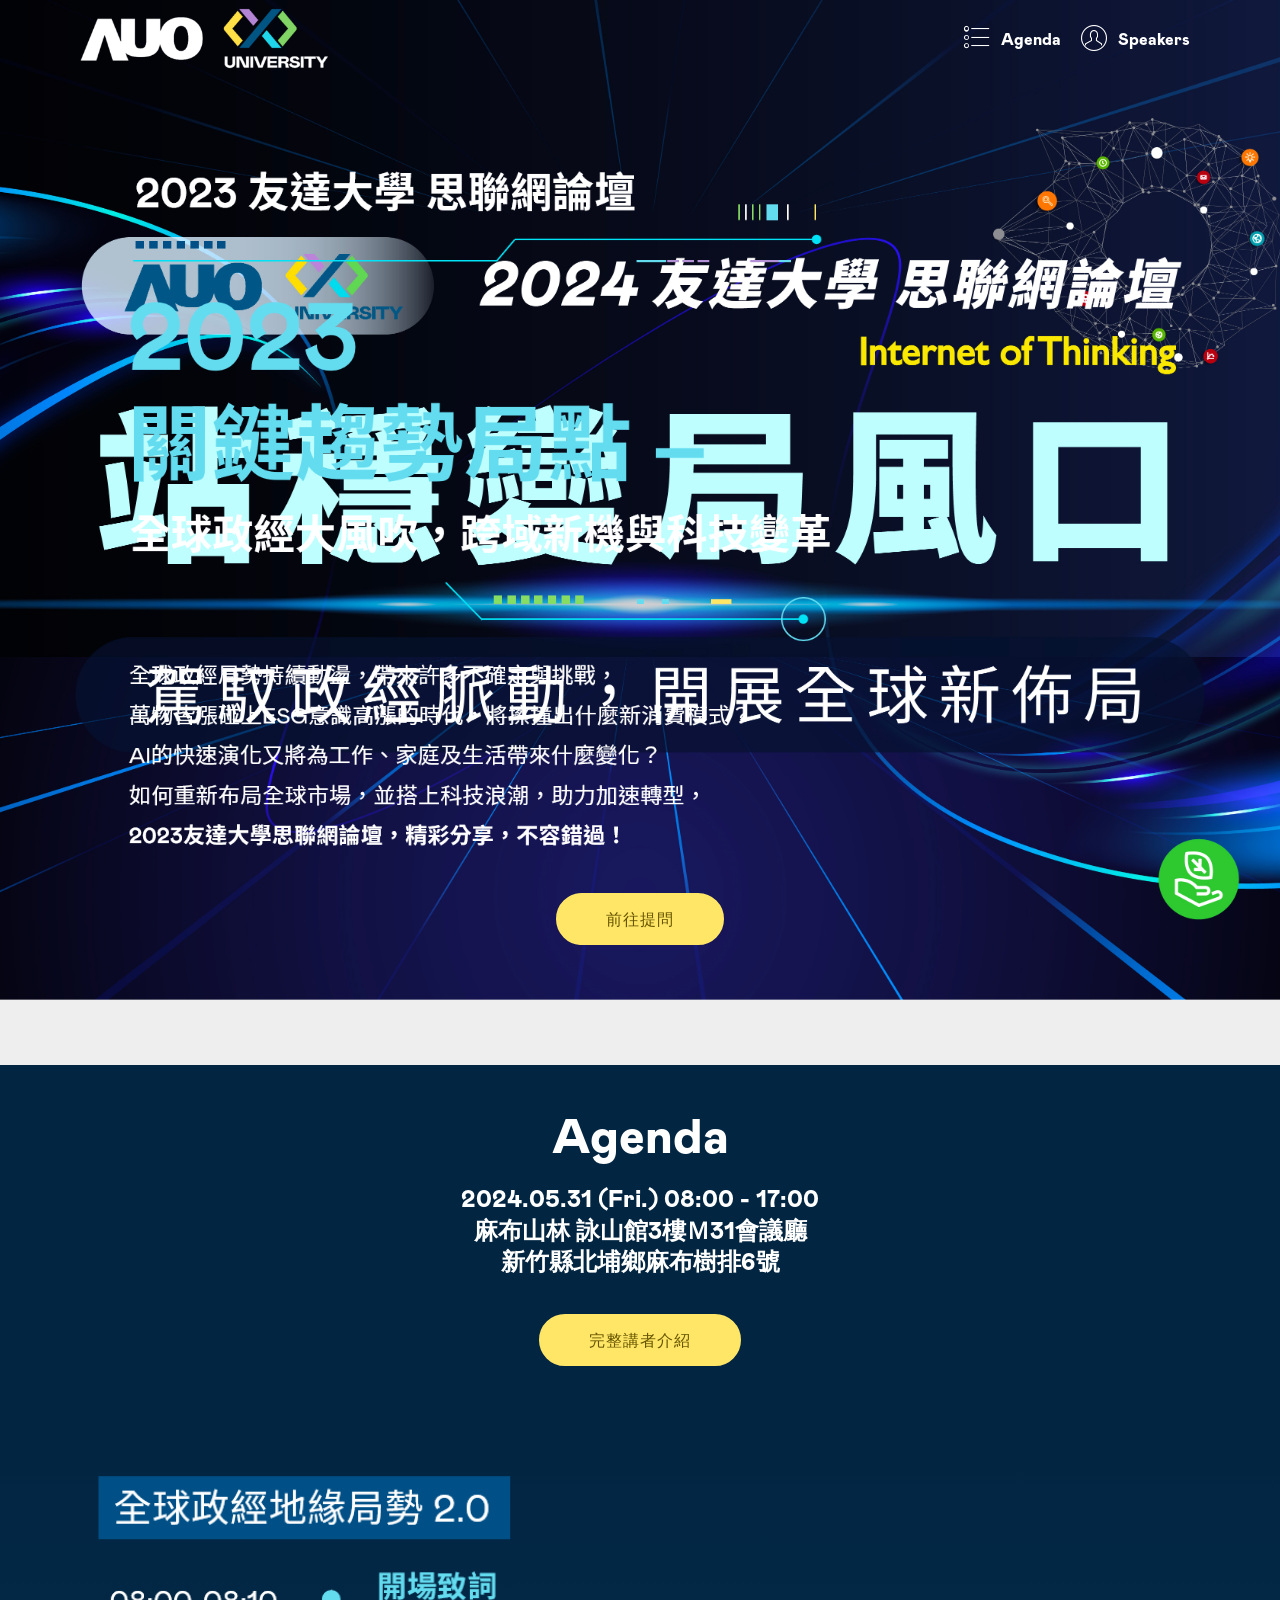
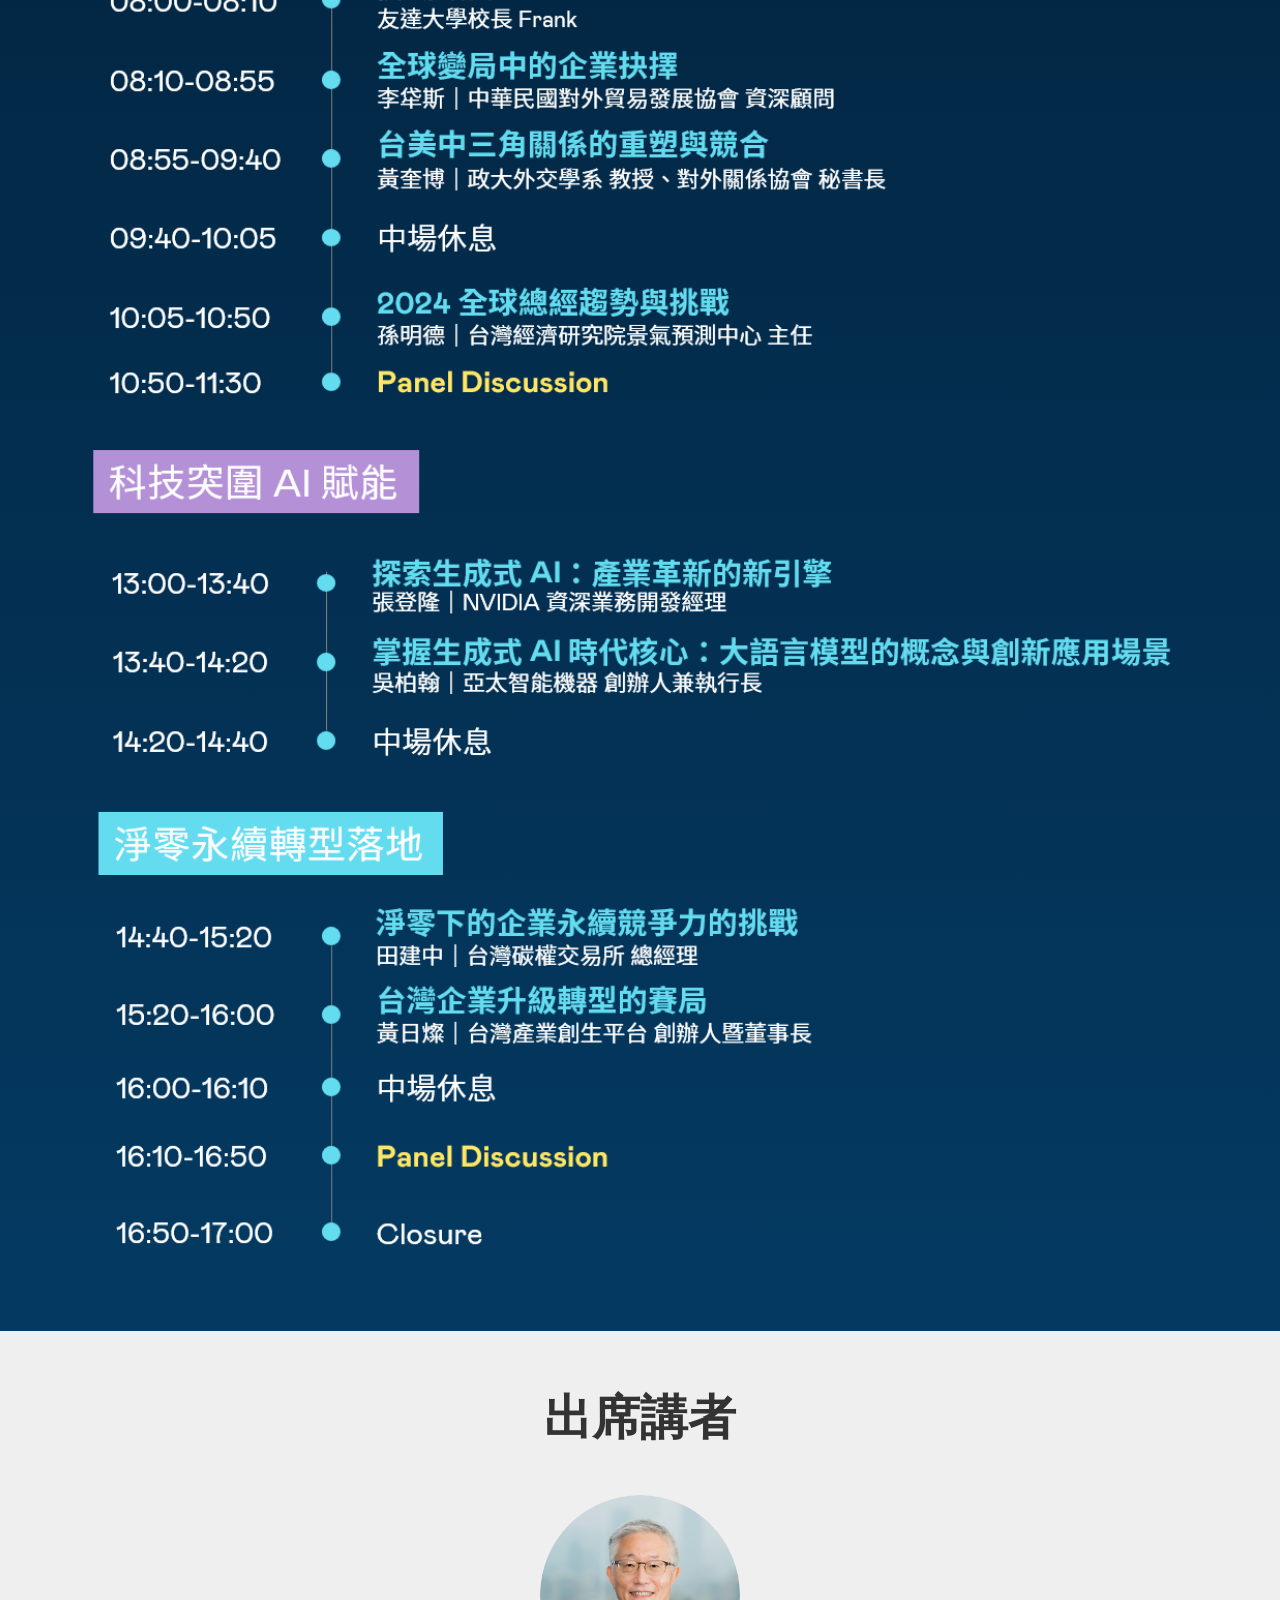
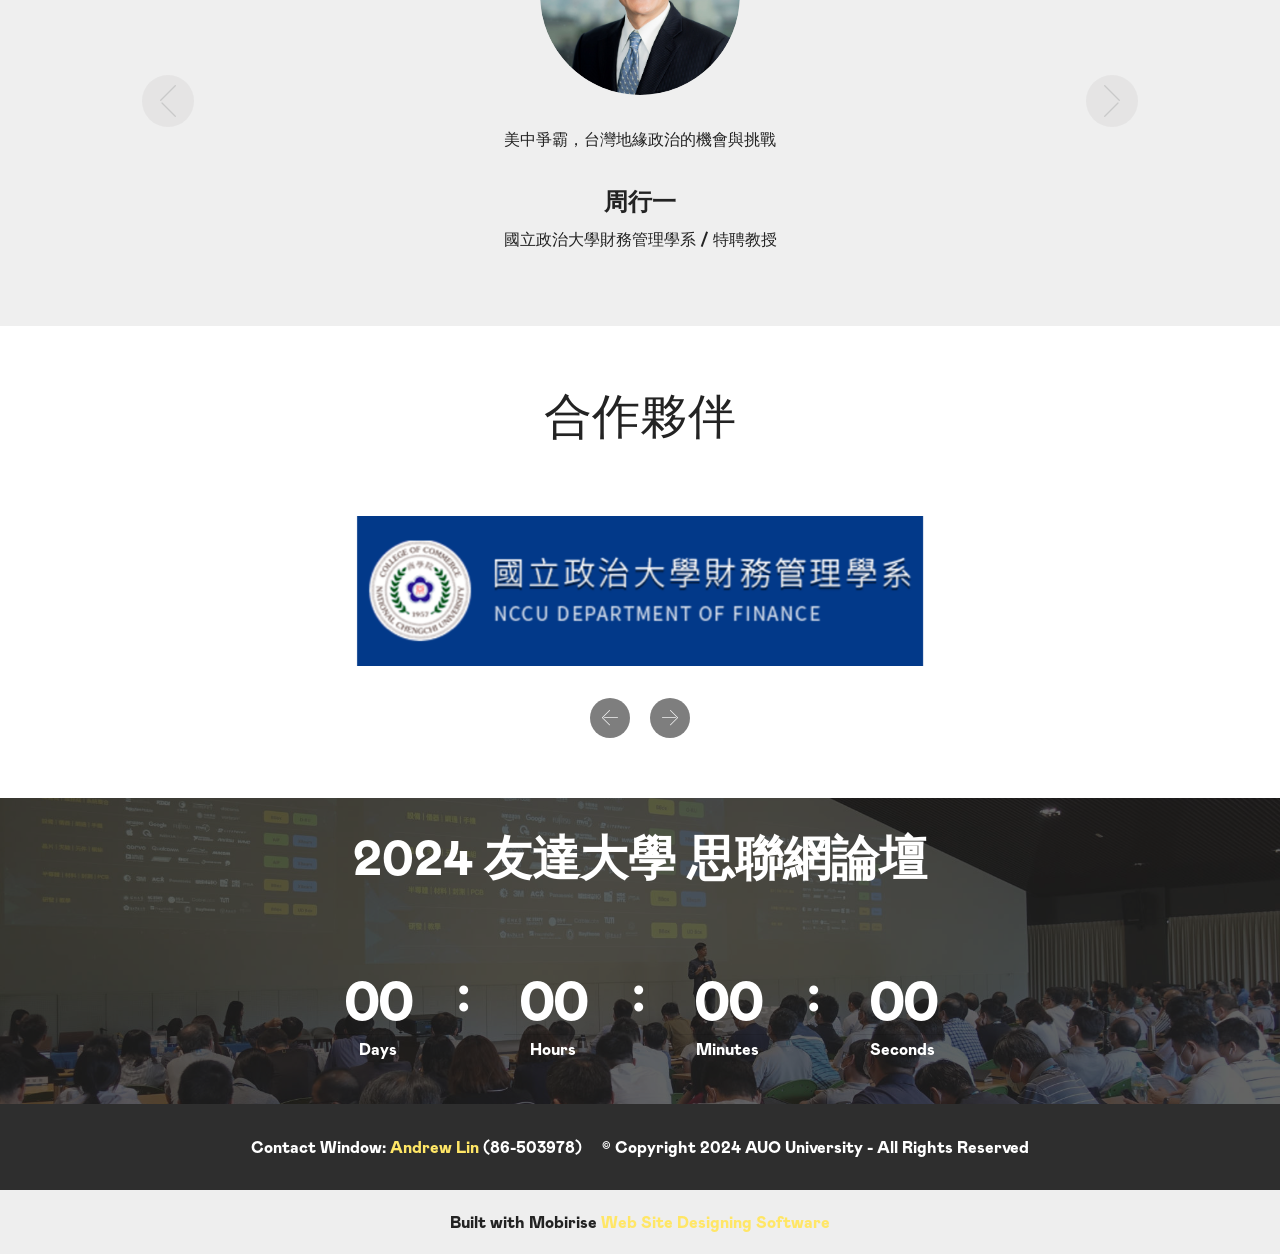
==== index.html @ 93f03713 "Update index.html" ====
<!DOCTYPE html>
<html  >
<head>
  <!-- Site made with Mobirise Website Builder v5.8.9, https://mobirise.com -->
  <meta charset="UTF-8">
  <meta http-equiv="X-UA-Compatible" content="IE=edge">
  <meta name="generator" content="Mobirise v5.8.9, mobirise.com">
  <meta name="viewport" content="width=device-width, initial-scale=1, minimum-scale=1">
  <link rel="shortcut icon" href="assets/images/751X751.png" type="image/x-icon">
  <meta name="description" content="">
  <meta property="og:image" content="assets/images/751X751.png"> 
  
  
  <title>友達大學思聯網論壇</title>
  <link rel="stylesheet" href="assets/web/assets/mobirise-icons/mobirise-icons.css">
  <link rel="stylesheet" href="assets/bootstrap/css/bootstrap.min.css">
  <link rel="stylesheet" href="assets/bootstrap/css/bootstrap-grid.min.css">
  <link rel="stylesheet" href="assets/bootstrap/css/bootstrap-reboot.min.css">
  <link rel="stylesheet" href="assets/tether/tether.min.css">
  <link rel="stylesheet" href="assets/dropdown/css/style.css">
  <link rel="stylesheet" href="assets/theme/css/style.css">
  <link href="assets/fonts/style.css" rel="stylesheet">
  <link rel="preload" as="style" href="assets/mobirise/css/mbr-additional.css"><link rel="stylesheet" href="assets/mobirise/css/mbr-additional.css" type="text/css">

  
  
  
</head>
<body>
  
  <section class="menu cid-tEwEPbsbkI" once="menu" id="menu1-2v">

    

    <nav class="navbar navbar-expand beta-menu navbar-dropdown align-items-center navbar-fixed-top navbar-toggleable-sm bg-color transparent">
        <button class="navbar-toggler navbar-toggler-right" type="button" data-toggle="collapse" data-target="#navbarSupportedContent" aria-controls="navbarSupportedContent" aria-expanded="false" aria-label="Toggle navigation">
            <div class="hamburger">
                <span></span>
                <span></span>
                <span></span>
                <span></span>
            </div>
        </button>
        <div class="menu-logo">
            <div class="navbar-brand">
                <span class="navbar-logo">
                    <a href="index.html#header4-36">
                         <img src="assets/images/auo-university-logo-395x97.png" alt="Mobirise" style="height: 3.8rem;">
                    </a>
                    
               </span>
                
            </div>
        </div>
        


  
        <div class="collapse navbar-collapse" id="navbarSupportedContent">
            <ul class="navbar-nav nav-dropdown nav-right" data-app-modern-menu="true"><li class="nav-item">
                    <a class="nav-link link text-white text-primary display-4" href="index.html#content4-37"><span class="mbri-bulleted-list mbr-iconfont mbr-iconfont-btn"></span>
                        
                        Agenda</a>
                </li>
                <li class="nav-item">
                    <a class="nav-link link text-white text-primary display-4" href="speaker.html#header11-2k"><span class="mbri-user mbr-iconfont mbr-iconfont-btn"></span>
                        
                        Speakers</a>
                </li></ul>
            
        </div>
    </nav>
</section>

<section class="header4 cid-tEwZG8pBSR mbr-parallax-background" id="header4-36">

    

    

    <div class="container">
        <div class="row justify-content-md-center">
            <div class="media-content col-md-10">
                
                
                <div class="mbr-text align-center mbr-white pb-3">
                    
                </div>
                
            </div>
            <div class="mbr-figure pt-5">
                <img src="assets/images/head-word-4-1496x930.png" alt="Mobirise" style="width: 100%;">
               <p>
                
            </div>
         <div class="mbr-section-btn align-center py-4"><a class="btn btn-success display-4" href="https://app.sli.do/event/npC2uQk1qaHmFaCTXbBDNc/live/questions" target="_blank">前往提問</a></div>
          
        </div>
    </div>
</section>

<section class="mbr-section content4 cid-tEwZH7SaMy" id="content4-37">

    

    <div class="container">
        <div class="media-container-row">
            <div class="title col-12 col-md-8">
                <h2 class="align-center pb-3 mbr-fonts-style display-2">
                    Agenda</h2>
                <h3 class="mbr-section-subtitle align-center mbr-light mbr-fonts-style display-5"><strong>2024.05.31 (Fri.) 08:00 - 17:00</strong><br><strong>麻布山林 詠山館3樓Ｍ31會議廳</strong><br><strong>新竹縣北埔鄉麻布樹排6號</strong></h3>
                <div class="mbr-section-btn align-center py-4"><a class="btn btn-success display-4" href="speaker.html#header11-2k" target="_blank">完整講者介紹</a></div>
            </div>
        </div>
    </div>
</section>

<section class="cid-tEwZHVctrL" id="image3-38">

    

    <figure class="mbr-figure container">
            <div class="image-block" style="width: 100%;">
                <img src="assets/images/-1115x1140.png" width="1400" alt="Mobirise">
                
            </div>
    </figure>
</section>

<section class="carousel slide testimonials-slider cid-tEwZJ6M48G" data-interval="false" id="testimonials-slider1-39">
    
    

    

    <div class="container text-center">
        <h2 class="pb-5 mbr-fonts-style display-2"><strong>
            出席講者</strong></h2>

        <div class="carousel slide" role="listbox" data-pause="true" data-keyboard="false" data-ride="carousel" data-interval="5000">
            <div class="carousel-inner">
                
                
<div class="carousel-item">
                    <div class="user col-md-8">
                        <div class="user_image">
                            <a href="speaker.html#features11-28" target="_blank" ><img src="assets/images/1-360x360.png" alt="" title=""></a>
                        </div>
                        <div class="user_text pb-3">
                            <p class="mbr-fonts-style display-7">美中爭霸，台灣地緣政治的機會與挑戰<br></p>
                        </div>
                        <div class="user_name mbr-bold pb-2 mbr-fonts-style display-5">周行一</div>
                        <div class="user_desk mbr-light mbr-fonts-style display-7">國立政治大學財務管理學系  / 特聘教授</div>
                    </div>
                </div><div class="carousel-item">
                    <div class="user col-md-8">
                        <div class="user_image">
                            <a href="speaker.html#features11-29" target="_blank" ><img src="assets/images/1-400x399.png" alt="" title=""></a>
                        </div>
                        <div class="user_text pb-3">
                            <p class="mbr-fonts-style display-7">中國+1，新南向政策回流的策略與風險<br></p>
                        </div>
                        <div class="user_name mbr-bold pb-2 mbr-fonts-style display-5">徐遵慈</div>
                        <div class="user_desk mbr-light mbr-fonts-style display-7">中華經濟研究院台灣東協研究中心 / 主任</div>
                    </div>
                </div><div class="carousel-item">
                    <div class="user col-md-8">
                        <div class="user_image">
                            <a href="speaker.html#features11-2a" target="_blank" ><img src="assets/images/1-402x402.png" alt="" title=""></a>
                        </div>
                        <div class="user_text pb-3">
                            <p class="mbr-fonts-style display-7">2023全球經濟大關鍵：世界新局，台灣電子業的生存致勝之道<br></p>
                        </div>
                        <div class="user_name mbr-bold pb-2 mbr-fonts-style display-5">孫明德</div>
                        <div class="user_desk mbr-light mbr-fonts-style display-7">台灣經濟研究院 景氣預測中心 / 主任</div>
                    </div>
                </div><div class="carousel-item">
                    <div class="user col-md-8">
                        <div class="user_image">
                            <a href="speaker.html#features11-3f" target="_blank" ><img src="assets/images/1-401x401.png" alt="" title=""></a>
                        </div>
                        <div class="user_text pb-3">
                            <p class="mbr-fonts-style display-7">突圍跨國市場拓展戰略方程式：航向全球的經營法則<br></p>
                        </div>
                        <div class="user_name mbr-bold pb-2 mbr-fonts-style display-5">吳佳駿</div>
                        <div class="user_desk mbr-light mbr-fonts-style display-7">iCHEF /&nbsp;<span style="font-size: 1rem;">共同創辦人暨執行長</span></div>
                    </div>
                </div><div class="carousel-item">
                    <div class="user col-md-8">
                        <div class="user_image">
                            <a href="speaker.html#features11-2b" target="_blank" ><img src="assets/images/1-356x356.png" alt="" title=""></a>
                        </div>
                        <div class="user_text pb-3">
                            <p class="mbr-fonts-style display-7">搶占綠色消費生態圈未來契機<br></p>
                        </div>
                        <div class="user_name mbr-bold pb-2 mbr-fonts-style display-5">劉鏡清</div>
                        <div class="user_desk mbr-light mbr-fonts-style display-7">資誠聯合會計事務所暨聯盟事業 / 副執行長</div>
                    </div>
                </div><div class="carousel-item">
                    <div class="user col-md-8">
                        <div class="user_image">
                            <a href="speaker.html#features11-3g" target="_blank" ><img src="assets/images/1-400x400.png" alt="" title=""></a>
                        </div>
                        <div class="user_text pb-3">
                            <p class="mbr-fonts-style display-7">AI2.0，賦能產業新浪潮<br></p>
                        </div>
                        <div class="user_name mbr-bold pb-2 mbr-fonts-style display-5">程世嘉</div>
                        <div class="user_desk mbr-light mbr-fonts-style display-7">iKala /&nbsp;<span style="font-size: 1rem;">共同創辦人暨執行長</span></div>
                    </div>
                </div>
          
                      <div class="carousel-item">
                    <div class="user col-md-8">
                        <div class="user_image">
                            <a href="speaker.html#features11-2e" target="_blank" ><img src="assets/images/1-403x403.png" alt="" title=""></a>
                        </div>
                        <div class="user_text pb-3">
                            <p class="mbr-fonts-style display-7">AI 世界大腦成形中：如何透過人才策略發展企業大腦？</p>
                        </div>
                        <div class="user_name mbr-bold pb-2 mbr-fonts-style display-5">簡立峰</div>
                        <div class="user_desk mbr-light mbr-fonts-style display-7">iKala &amp; Appier /&nbsp;<span style="font-size: 1rem;">董事</span></div>
                    </div>
                </div>
          </div>

            <div class="carousel-controls">
                <a class="carousel-control-prev" role="button" data-slide="prev">
                  <span aria-hidden="true" class="mbri-arrow-prev mbr-iconfont"></span>
                  <span class="sr-only">Previous</span>
                </a>
                
                <a class="carousel-control-next" role="button" data-slide="next">
                  <span aria-hidden="true" class="mbri-arrow-next mbr-iconfont"></span>
                  <span class="sr-only">Next</span>
                </a>
            </div>
        </div>
    </div>
</section>

<section class="clients cid-tEwZKqBCZg" data-interval="false" id="clients-3a">
      

    
        <div class="container mb-5">
            <div class="media-container-row">
                <div class="col-12 align-center">
                    <h2 class="mbr-section-title pb-3 mbr-fonts-style display-2">合作夥伴</h2>
                    
                </div>
            </div>
        </div>

    <div class="container">
        <div class="carousel slide" role="listbox" data-pause="true" data-keyboard="false" data-ride="carousel" data-interval="4000">
            <div class="carousel-inner" data-visible="1">
                
                
                
                
                
            <div class="carousel-item ">
                    <div class="media-container-row">
                        <div class="col-md-12">
                            <div class="wrap-img ">
                                <img src="assets/images/finance-logo-808x214.png" class="img-responsive clients-img" alt="">
                            </div>
                        </div>
                    </div>
                </div><div class="carousel-item ">
                    <div class="media-container-row">
                        <div class="col-md-12">
                            <div class="wrap-img ">
                                <img src="assets/images/tasc-logo-808x213.png" class="img-responsive clients-img" alt="">
                            </div>
                        </div>
                    </div>
                </div><div class="carousel-item ">
                    <div class="media-container-row">
                        <div class="col-md-12">
                            <div class="wrap-img ">
                                <img src="assets/images/logo-808x214.png" class="img-responsive clients-img" alt="">
                            </div>
                        </div>
                    </div>
                </div><div class="carousel-item ">
                    <div class="media-container-row">
                        <div class="col-md-12">
                            <div class="wrap-img ">
                                <img src="assets/images/ichef-logo-808x213.png" class="img-responsive clients-img" alt="">
                            </div>
                        </div>
                    </div>
                </div><div class="carousel-item ">
                    <div class="media-container-row">
                        <div class="col-md-12">
                            <div class="wrap-img ">
                                <img src="assets/images/-logo-808x214.png" class="img-responsive clients-img" alt="">
                            </div>
                        </div>
                    </div>
                </div><div class="carousel-item ">
                    <div class="media-container-row">
                        <div class="col-md-12">
                            <div class="wrap-img ">
                                <img src="assets/images/ikala-logo-808x214.png" class="img-responsive clients-img" alt="">
                            </div>
                        </div>
                    </div>
                </div><div class="carousel-item ">
                    <div class="media-container-row">
                        <div class="col-md-12">
                            <div class="wrap-img ">
                                <img src="assets/images/appier-logo-808x214.png" class="img-responsive clients-img" alt="">
                            </div>
                        </div>
                    </div>
                </div></div>
            <div class="carousel-controls">
                <a data-app-prevent-settings="" class="carousel-control carousel-control-prev" role="button" data-slide="prev">
                    <span aria-hidden="true" class="mbri-left mbr-iconfont"></span>
                    <span class="sr-only">Previous</span>
                </a>
                <a data-app-prevent-settings="" class="carousel-control carousel-control-next" role="button" data-slide="next">
                    <span aria-hidden="true" class="mbri-right mbr-iconfont"></span>
                    <span class="sr-only">Next</span>
                </a>
            </div>
        </div>
    </div>
</section>

<section class="countdown1 cid-tEwZMIoSr3" id="countdown1-3c">
    
    
    <div class="mbr-overlay" style="opacity: 0.7; background-color: rgb(35, 35, 35);">
    </div>
    <div class="container ">
        <h2 class="mbr-section-title pb-3 align-center mbr-fonts-style display-2"><strong>2024 友達大學 思聯網論壇</strong></h2>
        
        
    </div>
    <div class="container countdown-cont align-center">
        <div class="daysCountdown col-xs-3 col-sm-3 col-md-3" title="Days"></div>
        <div class="hoursCountdown col-xs-3 col-sm-3 col-md-3" title="Hours"></div> 
        <div class="minutesCountdown col-xs-3 col-sm-3 col-md-3" title="Minutes"></div> 
        <div class="secondsCountdown col-xs-3 col-sm-3 col-md-3" title="Seconds"></div>
        <div class="countdown pt-5 mt-2" data-due-date="2024/05/31"> 
        </div>
    </div>
</section>

<section once="footers" class="cid-tEx2Svg1Ny" id="footer6-3e">

    

    

    <div class="container">
        <div class="media-container-row align-center mbr-white">
            <div class="col-12">
                <p class="mbr-text mb-0 mbr-fonts-style display-4">Contact Window: <a href="mailto:andrew.zq.lin@auo.com" class="text-primary">Andrew Lin</a>&nbsp;(86-503978)&nbsp; &nbsp; &nbsp;© Copyright 2024 AUO University - All Rights Reserved
                </p>
            </div>
        </div>
    </div>
</section><section class="display-7" style="padding: 0;align-items: center;justify-content: center;flex-wrap: wrap;    align-content: center;display: flex;position: relative;height: 4rem;"><a href="https://mobiri.se/2091466" style="flex: 1 1;height: 4rem;position: absolute;width: 100%;z-index: 1;"><img alt=" Free Web Site  Building Software" style="height: 4rem;" src="[data-uri]"></a><p style="margin: 0;text-align: center;" class="display-7">Built with Mobirise &#8204;</p><a style="z-index:1" href="https://mobirise.com/website-design-software.html">Web Site Designing Software</a></section><script src="assets/popper/popper.min.js"></script>  <script src="assets/web/assets/jquery/jquery.min.js"></script>  <script src="assets/bootstrap/js/bootstrap.min.js"></script>  <script src="assets/tether/tether.min.js"></script>  <script src="assets/smoothscroll/smooth-scroll.js"></script>  <script src="assets/parallax/jarallax.min.js"></script>  <script src="assets/bootstrapcarouselswipe/bootstrap-carousel-swipe.js"></script>  <script src="assets/mbr-testimonials-slider/mbr-testimonials-slider.js"></script>  <script src="assets/mbr-clients-slider/mbr-clients-slider.js"></script>  <script src="assets/countdown/jquery.countdown.min.js"></script>  <script src="assets/dropdown/js/nav-dropdown.js"></script>  <script src="assets/dropdown/js/navbar-dropdown.js"></script>  <script src="assets/touchswipe/jquery.touch-swipe.min.js"></script>  <script src="assets/theme/js/script.js"></script>  
  
  
</body>
</html>
---- assets/web/assets/mobirise-icons/mobirise-icons.css ----
@font-face {
  font-family: 'MobiriseIcons';
  src:  url('mobirise-icons.eot?spat4u');
  src:  url('mobirise-icons.eot?spat4u#iefix') format('embedded-opentype'),
    url('mobirise-icons.ttf?spat4u') format('truetype'),
    url('mobirise-icons.woff?spat4u') format('woff'),
    url('mobirise-icons.svg?spat4u#MobiriseIcons') format('svg');
  font-weight: normal;
  font-style: normal;
  font-display: swap;
}

[class^="mbri-"], [class*=" mbri-"] {
  /* use !important to prevent issues with browser extensions that change fonts */
  font-family: MobiriseIcons !important;
  speak: none;
  font-style: normal;
  font-weight: normal;
  font-variant: normal;
  text-transform: none;
  line-height: 1;

  /* Better Font Rendering =========== */
  -webkit-font-smoothing: antialiased;
  -moz-osx-font-smoothing: grayscale;
}

.mbri-add-submenu:before {
  content: "\e900";
}
.mbri-alert:before {
  content: "\e901";
}
.mbri-align-center:before {
  content: "\e902";
}
.mbri-align-justify:before {
  content: "\e903";
}
.mbri-align-left:before {
  content: "\e904";
}
.mbri-align-right:before {
  content: "\e905";
}
.mbri-android:before {
  content: "\e906";
}
.mbri-apple:before {
  content: "\e907";
}
.mbri-arrow-down:before {
  content: "\e908";
}
.mbri-arrow-next:before {
  content: "\e909";
}
.mbri-arrow-prev:before {
  content: "\e90a";
}
.mbri-arrow-up:before {
  content: "\e90b";
}
.mbri-bold:before {
  content: "\e90c";
}
.mbri-bookmark:before {
  content: "\e90d";
}
.mbri-bootstrap:before {
  content: "\e90e";
}
.mbri-briefcase:before {
  content: "\e90f";
}
.mbri-browse:before {
  content: "\e910";
}
.mbri-bulleted-list:before {
  content: "\e911";
}
.mbri-calendar:before {
  content: "\e912";
}
.mbri-camera:before {
  content: "\e913";
}
.mbri-cart-add:before {
  content: "\e914";
}
.mbri-cart-full:before {
  content: "\e915";
}
.mbri-cash:before {
  content: "\e916";
}
.mbri-change-style:before {
  content: "\e917";
}
.mbri-chat:before {
  content: "\e918";
}
.mbri-clock:before {
  content: "\e919";
}
.mbri-close:before {
  content: "\e91a";
}
.mbri-cloud:before {
  content: "\e91b";
}
.mbri-code:before {
  content: "\e91c";
}
.mbri-contact-form:before {
  content: "\e91d";
}
.mbri-credit-card:before {
  content: "\e91e";
}
.mbri-cursor-click:before {
  content: "\e91f";
}
.mbri-cust-feedback:before {
  content: "\e920";
}
.mbri-database:before {
  content: "\e921";
}
.mbri-delivery:before {
  content: "\e922";
}
.mbri-desktop:before {
  content: "\e923";
}
.mbri-devices:before {
  content: "\e924";
}
.mbri-down:before {
  content: "\e925";
}
.mbri-download:before {
  content: "\e989";
}
.mbri-drag-n-drop:before {
  content: "\e927";
}
.mbri-drag-n-drop2:before {
  content: "\e928";
}
.mbri-edit:before {
  content: "\e929";
}
.mbri-edit2:before {
  content: "\e92a";
}
.mbri-error:before {
  content: "\e92b";
}
.mbri-extension:before {
  content: "\e92c";
}
.mbri-features:before {
  content: "\e92d";
}
.mbri-file:before {
  content: "\e92e";
}
.mbri-flag:before {
  content: "\e92f";
}
.mbri-folder:before {
  content: "\e930";
}
.mbri-gift:before {
  content: "\e931";
}
.mbri-github:before {
  content: "\e932";
}
.mbri-globe:before {
  content: "\e933";
}
.mbri-globe-2:before {
  content: "\e934";
}
.mbri-growing-chart:before {
  content: "\e935";
}
.mbri-hearth:before {
  content: "\e936";
}
.mbri-help:before {
  content: "\e937";
}
.mbri-home:before {
  content: "\e938";
}
.mbri-hot-cup:before {
  content: "\e939";
}
.mbri-idea:before {
  content: "\e93a";
}
.mbri-image-gallery:before {
  content: "\e93b";
}
.mbri-image-slider:before {
  content: "\e93c";
}
.mbri-info:before {
  content: "\e93d";
}
.mbri-italic:before {
  content: "\e93e";
}
.mbri-key:before {
  content: "\e93f";
}
.mbri-laptop:before {
  content: "\e940";
}
.mbri-layers:before {
  content: "\e941";
}
.mbri-left-right:before {
  content: "\e942";
}
.mbri-left:before {
  content: "\e943";
}
.mbri-letter:before {
  content: "\e944";
}
.mbri-like:before {
  content: "\e945";
}
.mbri-link:before {
  content: "\e946";
}
.mbri-lock:before {
  content: "\e947";
}
.mbri-login:before {
  content: "\e948";
}
.mbri-logout:before {
  content: "\e949";
}
.mbri-magic-stick:before {
  content: "\e94a";
}
.mbri-map-pin:before {
  content: "\e94b";
}
.mbri-menu:before {
  content: "\e94c";
}
.mbri-mobile:before {
  content: "\e94d";
}
.mbri-mobile2:before {
  content: "\e94e";
}
.mbri-mobirise:before {
  content: "\e94f";
}
.mbri-more-horizontal:before {
  content: "\e950";
}
.mbri-more-vertical:before {
  content: "\e951";
}
.mbri-music:before {
  content: "\e952";
}
.mbri-new-file:before {
  content: "\e953";
}
.mbri-numbered-list:before {
  content: "\e954";
}
.mbri-opened-folder:before {
  content: "\e955";
}
.mbri-pages:before {
  content: "\e956";
}
.mbri-paper-plane:before {
  content: "\e957";
}
.mbri-paperclip:before {
  content: "\e958";
}
.mbri-photo:before {
  content: "\e959";
}
.mbri-photos:before {
  content: "\e95a";
}
.mbri-pin:before {
  content: "\e95b";
}
.mbri-play:before {
  content: "\e95c";
}
.mbri-plus:before {
  content: "\e95d";
}
.mbri-preview:before {
  content: "\e95e";
}
.mbri-print:before {
  content: "\e95f";
}
.mbri-protect:before {
  content: "\e960";
}
.mbri-question:before {
  content: "\e961";
}
.mbri-quote-left:before {
  content: "\e962";
}
.mbri-quote-right:before {
  content: "\e963";
}
.mbri-refresh:before {
  content: "\e964";
}
.mbri-responsive:before {
  content: "\e965";
}
.mbri-right:before {
  content: "\e966";
}
.mbri-rocket:before {
  content: "\e967";
}
.mbri-sad-face:before {
  content: "\e968";
}
.mbri-sale:before {
  content: "\e969";
}
.mbri-save:before {
  content: "\e96a";
}
.mbri-search:before {
  content: "\e96b";
}
.mbri-setting:before {
  content: "\e96c";
}
.mbri-setting2:before {
  content: "\e96d";
}
.mbri-setting3:before {
  content: "\e96e";
}
.mbri-share:before {
  content: "\e96f";
}
.mbri-shopping-bag:before {
  content: "\e970";
}
.mbri-shopping-basket:before {
  content: "\e971";
}
.mbri-shopping-cart:before {
  content: "\e972";
}
.mbri-sites:before {
  content: "\e973";
}
.mbri-smile-face:before {
  content: "\e974";
}
.mbri-speed:before {
  content: "\e975";
}
.mbri-star:before {
  content: "\e976";
}
.mbri-success:before {
  content: "\e977";
}
.mbri-sun:before {
  content: "\e978";
}
.mbri-sun2:before {
  content: "\e979";
}
.mbri-tablet:before {
  content: "\e97a";
}
.mbri-tablet-vertical:before {
  content: "\e97b";
}
.mbri-target:before {
  content: "\e97c";
}
.mbri-timer:before {
  content: "\e97d";
}
.mbri-to-ftp:before {
  content: "\e97e";
}
.mbri-to-local-drive:before {
  content: "\e97f";
}
.mbri-touch-swipe:before {
  content: "\e980";
}
.mbri-touch:before {
  content: "\e981";
}
.mbri-trash:before {
  content: "\e982";
}
.mbri-underline:before {
  content: "\e983";
}
.mbri-unlink:before {
  content: "\e984";
}
.mbri-unlock:before {
  content: "\e985";
}
.mbri-up-down:before {
  content: "\e986";
}
.mbri-up:before {
  content: "\e987";
}
.mbri-update:before {
  content: "\e988";
}
.mbri-upload:before {
 content: "\e926"; 
}
.mbri-user:before {
  content: "\e98a";
}
.mbri-user2:before {
  content: "\e98b";
}
.mbri-users:before {
  content: "\e98c";
}
.mbri-video:before {
  content: "\e98d";
}
.mbri-video-play:before {
  content: "\e98e";
}
.mbri-watch:before {
  content: "\e98f";
}
.mbri-website-theme:before {
  content: "\e990";
}
.mbri-wifi:before {
  content: "\e991";
}
.mbri-windows:before {
  content: "\e992";
}
.mbri-zoom-out:before {
  content: "\e993";
}
.mbri-redo:before {
  content: "\e994";
}
.mbri-undo:before {
  content: "\e995";
}
---- assets/dropdown/css/style.css ----
.navbar-dropdown {
  left: 0;
  padding: 0;
  position: absolute;
  right: 0;
  top: 0;
  transition: all 0.45s ease;
  z-index: 1030;
  background: #282828; }
  .navbar-dropdown .navbar-logo {
    margin-right: 0.8rem;
    transition: margin 0.3s ease-in-out;
    vertical-align: middle; }
    .navbar-dropdown .navbar-logo img {
      height: 3.125rem;
      transition: all 0.3s ease-in-out; }
    .navbar-dropdown .navbar-logo.mbr-iconfont {
      font-size: 3.125rem;
      line-height: 3.125rem; }
  .navbar-dropdown .navbar-caption {
    font-weight: 700;
    white-space: normal;
    vertical-align: -4px;
    line-height: 3.125rem !important; }
    .navbar-dropdown .navbar-caption, .navbar-dropdown .navbar-caption:hover {
      color: inherit;
      text-decoration: none; }
  .navbar-dropdown .mbr-iconfont + .navbar-caption {
    vertical-align: -1px; }
  .navbar-dropdown.navbar-fixed-top {
    position: fixed; }
  .navbar-dropdown .navbar-brand span {
    vertical-align: -4px; }
  .navbar-dropdown.bg-color.transparent {
    background: none; }
  .navbar-dropdown.navbar-short .navbar-brand {
    padding: 0.625rem 0; }
    .navbar-dropdown.navbar-short .navbar-brand span {
      vertical-align: -1px; }
  .navbar-dropdown.navbar-short .navbar-caption {
    line-height: 2.375rem !important;
    vertical-align: -2px; }
  .navbar-dropdown.navbar-short .navbar-logo {
    margin-right: 0.5rem; }
    .navbar-dropdown.navbar-short .navbar-logo img {
      height: 2.375rem; }
    .navbar-dropdown.navbar-short .navbar-logo.mbr-iconfont {
      font-size: 2.375rem;
      line-height: 2.375rem; }
  .navbar-dropdown.navbar-short .mbr-table-cell {
    height: 3.625rem; }
  .navbar-dropdown .navbar-close {
    left: 0.6875rem;
    position: fixed;
    top: 0.75rem;
    z-index: 1000; }
  .navbar-dropdown .hamburger-icon {
    content: "";
    display: inline-block;
    vertical-align: middle;
    width: 16px;
    -webkit-box-shadow: 0 -6px 0 1px #282828,0 0 0 1px #282828,0 6px 0 1px #282828;
    -moz-box-shadow: 0 -6px 0 1px #282828,0 0 0 1px #282828,0 6px 0 1px #282828;
    box-shadow: 0 -6px 0 1px #282828,0 0 0 1px #282828,0 6px 0 1px #282828; }

.dropdown-menu .dropdown-toggle[data-toggle="dropdown-submenu"]::after {
  border-bottom: 0.35em solid transparent;
  border-left: 0.35em solid;
  border-right: 0;
  border-top: 0.35em solid transparent;
  margin-left: 0.3rem; }

.dropdown-menu .dropdown-item:focus {
  outline: 0; }

.nav-dropdown {
  font-size: 0.75rem;
  font-weight: 500;
  height: auto !important; }
  .nav-dropdown .nav-btn {
    padding-left: 1rem; }
  .nav-dropdown .link {
    margin: .667em 1.667em;
    font-weight: 500;
    padding: 0;
    transition: color .2s ease-in-out; }
    .nav-dropdown .link.dropdown-toggle {
      margin-right: 2.583em; }
      .nav-dropdown .link.dropdown-toggle::after {
        margin-left: .25rem;
        border-top: 0.35em solid;
        border-right: 0.35em solid transparent;
        border-left: 0.35em solid transparent;
        border-bottom: 0; }
      .nav-dropdown .link.dropdown-toggle[aria-expanded="true"] {
        margin: 0;
        padding: 0.667em 3.263em  0.667em 1.667em; }
  .nav-dropdown .link::after,
  .nav-dropdown .dropdown-item::after {
    color: inherit; }
  .nav-dropdown .btn {
    font-size: 0.75rem;
    font-weight: 700;
    letter-spacing: 0;
    margin-bottom: 0;
    padding-left: 1.25rem;
    padding-right: 1.25rem; }
  .nav-dropdown .dropdown-menu {
    border-radius: 0;
    border: 0;
    left: 0;
    margin: 0;
    padding-bottom: 1.25rem;
    padding-top: 1.25rem;
    position: relative; }
  .nav-dropdown .dropdown-submenu {
    margin-left: 0.125rem;
    top: 0; }
  .nav-dropdown .dropdown-item {
    font-weight: 500;
    line-height: 2;
    padding: 0.3846em 4.615em 0.3846em 1.5385em;
    position: relative;
    transition: color .2s ease-in-out, background-color .2s ease-in-out; }
    .nav-dropdown .dropdown-item::after {
      margin-top: -0.3077em;
      position: absolute;
      right: 1.1538em;
      top: 50%; }
    .nav-dropdown .dropdown-item:focus, .nav-dropdown .dropdown-item:hover {
      background: none; }

@media (max-width: 767px) {
  .nav-dropdown.navbar-toggleable-sm {
    bottom: 0;
    display: none;
    left: 0;
    overflow-x: hidden;
    position: fixed;
    top: 0;
    transform: translateX(-100%);
    -ms-transform: translateX(-100%);
    -webkit-transform: translateX(-100%);
    width: 18.75rem;
    z-index: 999; } }
.nav-dropdown.navbar-toggleable-xl {
  bottom: 0;
  display: none;
  left: 0;
  overflow-x: hidden;
  position: fixed;
  top: 0;
  transform: translateX(-100%);
  -ms-transform: translateX(-100%);
  -webkit-transform: translateX(-100%);
  width: 18.75rem;
  z-index: 999; }

.nav-dropdown-sm {
  display: block !important;
  overflow-x: hidden;
  overflow: auto;
  padding-top: 3.875rem; }
  .nav-dropdown-sm::after {
    content: "";
    display: block;
    height: 3rem;
    width: 100%; }
  .nav-dropdown-sm.collapse.in ~ .navbar-close {
    display: block !important; }
  .nav-dropdown-sm.collapsing, .nav-dropdown-sm.collapse.in {
    transform: translateX(0);
    -ms-transform: translateX(0);
    -webkit-transform: translateX(0);
    transition: all 0.25s ease-out;
    -webkit-transition: all 0.25s ease-out;
    background: #282828; }
  .nav-dropdown-sm.collapsing[aria-expanded="false"] {
    transform: translateX(-100%);
    -ms-transform: translateX(-100%);
    -webkit-transform: translateX(-100%); }
  .nav-dropdown-sm .nav-item {
    display: block;
    margin-left: 0 !important;
    padding-left: 0; }
  .nav-dropdown-sm .link,
  .nav-dropdown-sm .dropdown-item {
    border-top: 1px dotted rgba(255, 255, 255, 0.1);
    font-size: 0.8125rem;
    line-height: 1.6;
    margin: 0 !important;
    padding: 0.875rem 2.4rem 0.875rem 1.5625rem !important;
    position: relative;
    white-space: normal; }
    .nav-dropdown-sm .link:focus, .nav-dropdown-sm .link:hover,
    .nav-dropdown-sm .dropdown-item:focus,
    .nav-dropdown-sm .dropdown-item:hover {
      background: rgba(0, 0, 0, 0.2) !important;
      color: #c0a375; }
  .nav-dropdown-sm .nav-btn {
    position: relative;
    padding: 1.5625rem 1.5625rem 0 1.5625rem; }
    .nav-dropdown-sm .nav-btn::before {
      border-top: 1px dotted rgba(255, 255, 255, 0.1);
      content: "";
      left: 0;
      position: absolute;
      top: 0;
      width: 100%; }
    .nav-dropdown-sm .nav-btn + .nav-btn {
      padding-top: 0.625rem; }
      .nav-dropdown-sm .nav-btn + .nav-btn::before {
        display: none; }
  .nav-dropdown-sm .btn {
    padding: 0.625rem 0; }
  .nav-dropdown-sm .dropdown-toggle[data-toggle="dropdown-submenu"]::after {
    margin-left: .25rem;
    border-top: 0.35em solid;
    border-right: 0.35em solid transparent;
    border-left: 0.35em solid transparent;
    border-bottom: 0; }
  .nav-dropdown-sm .dropdown-toggle[data-toggle="dropdown-submenu"][aria-expanded="true"]::after {
    border-top: 0;
    border-right: 0.35em solid transparent;
    border-left: 0.35em solid transparent;
    border-bottom: 0.35em solid; }
  .nav-dropdown-sm .dropdown-menu {
    margin: 0;
    padding: 0;
    position: relative;
    top: 0;
    left: 0;
    width: 100%;
    border: 0;
    float: none;
    border-radius: 0;
    background: none; }
  .nav-dropdown-sm .dropdown-submenu {
    left: 100%;
    margin-left: 0.125rem;
    margin-top: -1.25rem;
    top: 0; }

.navbar-toggleable-sm .nav-dropdown .dropdown-menu {
  position: absolute; }

.navbar-toggleable-sm .nav-dropdown .dropdown-submenu {
  left: 100%;
  margin-left: 0.125rem;
  margin-top: -1.25rem;
  top: 0; }

.navbar-toggleable-sm.opened .nav-dropdown .dropdown-menu {
  position: relative; }

.navbar-toggleable-sm.opened .nav-dropdown .dropdown-submenu {
  left: 0;
  margin-left: 00rem;
  margin-top: 0rem;
  top: 0; }

.is-builder .nav-dropdown.collapsing {
  transition: none !important; }

/*# sourceMappingURL=style.css.map */
---- assets/theme/css/style.css ----
/*!
 * Mobirise v4 theme (https://mobirise.com/)
 * Copyright 2017 Mobirise
 */
section {
  background-color: #eeeeee;
}

.form-control:focus {
  box-shadow: none;
}

:focus {
  outline: none;
}

body {
  font-style: normal;
  line-height: 1.5;
}

section,
.container,
.container-fluid {
  position: relative;
  word-wrap: break-word;
}

a.mbr-iconfont:hover {
  text-decoration: none;
}

.article .lead p,
.article .lead ul,
.article .lead ol,
.article .lead pre,
.article .lead blockquote {
  margin-bottom: 0;
}

ul,
ol,
pre,
blockquote {
  margin-bottom: 2.3125rem;
}

pre {
  background: #f4f4f4;
  padding: 10px 24px;
  white-space: pre-wrap;
}

.inactive {
  -webkit-user-select: none;
  -moz-user-select: none;
  -ms-user-select: none;
  user-select: none;
  pointer-events: none;
  -webkit-user-drag: none;
  user-drag: none;
}

.mbr-section__comments .row {
  justify-content: center;
  -webkit-justify-content: center;
}

a {
  font-style: normal;
  font-weight: 400;
  cursor: pointer;
}

a, a:hover {
  text-decoration: none;
}

figure {
  margin-bottom: 0;
}

body {
  color: #232323;
}

h1,
h2,
h3,
h4,
h5,
h6,
.h1,
.h2,
.h3,
.h4,
.h5,
.h6,
.display-1,
.display-2,
.display-3,
.display-4 {
  line-height: 1;
  word-break: break-word;
  word-wrap: break-word;
}

.mbr-section-title {
  font-style: normal;
  line-height: 1.2;
}

.mbr-section-subtitle {
  line-height: 1.3;
}

.mbr-text {
  font-style: normal;
  line-height: 1.6;
}

b,
strong {
  font-weight: bold;
}

blockquote {
  padding: 10px 0 10px 20px;
  position: relative;
  border-left: 2px solid;
  border-color: #ff3366;
}

input:-webkit-autofill, input:-webkit-autofill:hover, input:-webkit-autofill:focus, input:-webkit-autofill:active {
  transition-delay: 9999s;
  transition-property: background-color, color;
}

textarea[type='hidden'] {
  display: none;
}

body {
  position: relative;
}

section {
  background-position: 50% 50%;
  background-repeat: no-repeat;
  background-size: cover;
}

section .mbr-background-video,
section .mbr-background-video-preview {
  position: absolute;
  bottom: 0;
  left: 0;
  right: 0;
  top: 0;
}

.hidden {
  visibility: hidden;
}

.mbr-z-index20 {
  z-index: 20;
}

/*! Base colors */
.mbr-white {
  color: #ffffff;
}

.mbr-black {
  color: #000000;
}

.mbr-bg-white {
  background-color: #ffffff;
}

.mbr-bg-black {
  background-color: #000000;
}

/*! Text-aligns */
.align-left {
  text-align: left;
}

.align-center {
  text-align: center;
}

.align-right {
  text-align: right;
}

@media (max-width: 767px) {
  .align-left,
  .align-center,
  .align-right,
  .mbr-section-btn,
  .mbr-section-title {
    text-align: center;
  }
}

/*! Font-weight  */
.mbr-light {
  font-weight: 300;
}

.mbr-regular {
  font-weight: 400;
}

.mbr-semibold {
  font-weight: 500;
}

.mbr-bold {
  font-weight: 700;
}

/*! Media  */
.media-size-item {
  -moz-flex: 1 1 auto;
  -o-flex: 1 1 auto;
  flex: 1 1 auto;
}

.media-content {
  flex-basis: 100%;
}

.media-container-row {
  display: flex;
  flex-direction: row;
  flex-wrap: wrap;
  justify-content: center;
  align-content: center;
  align-items: start;
}

.media-container-row .media-size-item {
  width: 400px;
}

.media-container-column {
  display: flex;
  flex-direction: column;
  flex-wrap: wrap;
  justify-content: center;
  align-content: center;
  align-items: stretch;
}

.media-container-column > * {
  width: 100%;
}

@media (min-width: 992px) {
  .media-container-row {
    flex-wrap: nowrap;
  }
}

figure {
  overflow: hidden;
}

figure[mbr-media-size] {
  transition: width 0.1s;
}

.mbr-figure img,
.mbr-figure iframe {
  display: block;
  width: 100%;
}

.card {
  background-color: transparent;
  border: none;
}

.card-box {
  width: 100%;
}

.card-img {
  text-align: center;
  flex-shrink: 0;
  -webkit-flex-shrink: 0;
}

.media {
  max-width: 100%;
  margin: 0 auto;
}

.mbr-figure {
  -ms-grid-row-align: center;
  align-self: center;
}

.media-container > div {
  max-width: 100%;
}

.mbr-figure img,
.card-img img {
  width: 100%;
}

@media (max-width: 991px) {
  .media-size-item {
    width: auto !important;
  }
  .media {
    width: auto;
  }
  .mbr-figure {
    width: 100% !important;
  }
}

/*! Buttons */
.btn {
  font-weight: 500;
  border-width: 2px;
  font-style: normal;
  letter-spacing: 1px;
  margin: .4rem .8rem;
  white-space: normal;
  transition: all .3s ease-in-out;
  display: inline-flex;
  align-items: center;
  justify-content: center;
  word-break: break-word;
  -webkit-align-items: center;
  -webkit-justify-content: center;
  display: -webkit-inline-flex;
}

.btn-sm {
  font-weight: 500;
  letter-spacing: 1px;
  transition: all .3s ease-in-out;
}

.btn-md {
  font-weight: 500;
  letter-spacing: 1px;
  margin: .4rem .8rem !important;
  transition: all .3s ease-in-out;
}

.btn-lg {
  font-weight: 500;
  letter-spacing: 1px;
  margin: .4rem .8rem !important;
  transition: all .3s ease-in-out;
}

.mbr-section-btn {
  margin-left: -0.25rem;
  margin-right: -0.25rem;
  font-size: 0;
}

nav .mbr-section-btn {
  margin-left: 0rem;
  margin-right: 0rem;
}

.btn-form {
  border-radius: 0;
}

.btn-form:hover {
  cursor: pointer;
}

/*! Btn icon margin */
.btn .mbr-iconfont,
.btn.btn-sm .mbr-iconfont {
  cursor: pointer;
  margin-right: 0.5rem;
}

.btn.btn-md .mbr-iconfont,
.btn.btn-md .mbr-iconfont {
  margin-right: 0.8rem;
}

.mbr-regular {
  font-weight: 400;
}

.mbr-semibold {
  font-weight: 500;
}

.mbr-bold {
  font-weight: 700;
}

[type='submit'] {
  -webkit-appearance: none;
}

/*! Full-screen */
.mbr-fullscreen .mbr-overlay {
  min-height: 100vh;
}

.mbr-fullscreen {
  display: flex;
  display: -moz-flex;
  display: -ms-flex;
  display: -o-flex;
  align-items: center;
  -webkit-align-items: center;
  min-height: 100vh;
  padding-top: 3rem;
  padding-bottom: 3rem;
}

/*! Map */
.map {
  height: 25rem;
  position: relative;
}

.map iframe {
  width: 100%;
  height: 100%;
}

.mbr-overlay {
  background-color: #000;
  bottom: 0;
  left: 0;
  opacity: .5;
  position: absolute;
  right: 0;
  top: 0;
  z-index: 0;
  pointer-events: none;
}

/* Form */
blockquote {
  font-style: italic;
  padding: 10px 0 10px 20px;
  font-size: 1.09rem;
  position: relative;
  border-width: 3px;
}

.form-control {
  background-color: #f5f5f5;
  box-shadow: none;
  color: #565656;
  line-height: 1.43;
  min-height: 3.5em;
  padding: 1.07em .5em;
}

.form-control, .form-control:focus {
  border: 1px solid #e8e8e8;
}

.form-active .form-control:invalid {
  border-color: red;
}

.form-control-label {
  position: relative;
  cursor: pointer;
  margin-bottom: .357em;
  padding: 0;
}

.alert {
  color: #ffffff;
  border-radius: 0;
  border: 0;
  font-size: .875rem;
  line-height: 1.5;
  margin-bottom: 1.875rem;
  padding: 1.25rem;
  position: relative;
}

.alert.alert-form::after {
  background-color: inherit;
  bottom: -7px;
  content: "";
  display: block;
  height: 14px;
  left: 50%;
  margin-left: -7px;
  position: absolute;
  transform: rotate(45deg);
  width: 14px;
  -webkit-transform: rotate(45deg);
}

.form-asterisk {
  font-family: initial;
  position: absolute;
  top: -2px;
  font-weight: normal;
}

/*! Scroll to top arrow */
#scrollToTop a i:before {
  content: '';
  position: absolute;
  height: 40%;
  top: 25%;
  background: #fff;
  width: 2px;
  left: calc(50% - 1px);
}

#scrollToTop a i:after {
  content: '';
  position: absolute;
  display: block;
  border-top: 2px solid #fff;
  border-right: 2px solid #fff;
  width: 40%;
  height: 40%;
  left: 30%;
  bottom: 30%;
  transform: rotate(135deg);
  -webkit-transform: rotate(135deg);
}

.mbr-arrow-up {
  bottom: 25px;
  right: 90px;
  position: fixed;
  text-align: right;
  z-index: 5000;
  color: #ffffff;
  font-size: 32px;
  transform: rotate(180deg);
  -webkit-transform: rotate(180deg);
}

.mbr-arrow-up a {
  background: rgba(0, 0, 0, 0.2);
  border-radius: 3px;
  color: #fff;
  display: inline-block;
  height: 60px;
  width: 60px;
  outline-style: none !important;
  position: relative;
  text-decoration: none;
  transition: all 0.3s ease-in-out;
  cursor: pointer;
  text-align: center;
}

.mbr-arrow-up a:hover {
  background-color: rgba(0, 0, 0, 0.4);
}

.mbr-arrow-up a i {
  line-height: 60px;
}

.mbr-arrow-up-icon {
  display: block;
  color: #fff;
}

.mbr-arrow-up-icon::before {
  content: '\203a';
  display: inline-block;
  font-family: serif;
  font-size: 32px;
  line-height: 1;
  font-style: normal;
  position: relative;
  top: 6px;
  left: -4px;
  -webkit-transform: rotate(-90deg);
  transform: rotate(-90deg);
}

/*! Arrow Down */
.mbr-arrow {
  position: absolute;
  bottom: 45px;
  left: 50%;
  width: 60px;
  height: 60px;
  cursor: pointer;
  background-color: rgba(80, 80, 80, 0.5);
  border-radius: 50%;
  -webkit-transform: translateX(-50%);
  transform: translateX(-50%);
}

.mbr-arrow > a {
  display: inline-block;
  text-decoration: none;
  outline-style: none;
  -webkit-animation: arrowdown 1.7s ease-in-out infinite;
  animation: arrowdown 1.7s ease-in-out infinite;
}

.mbr-arrow > a > i {
  position: absolute;
  top: -2px;
  left: 15px;
  font-size: 2rem;
}

@keyframes arrowdown {
  0% {
    transform: translateY(0px);
    -webkit-transform: translateY(0px);
  }
  50% {
    transform: translateY(-5px);
    -webkit-transform: translateY(-5px);
  }
  100% {
    transform: translateY(0px);
    -webkit-transform: translateY(0px);
  }
}

@-webkit-keyframes arrowdown {
  0% {
    transform: translateY(0px);
    -webkit-transform: translateY(0px);
  }
  50% {
    transform: translateY(-5px);
    -webkit-transform: translateY(-5px);
  }
  100% {
    transform: translateY(0px);
    -webkit-transform: translateY(0px);
  }
}

@media (max-width: 500px) {
  .mbr-arrow-up {
    left: 50%;
    right: auto;
    transform: translateX(-50%) rotate(180deg);
    -webkit-transform: translateX(-50%) rotate(180deg);
  }
}

/*Gradients animation*/
@keyframes gradient-animation {
  from {
    background-position: 0% 100%;
    -webkit-animation-timing-function: ease-in-out;
            animation-timing-function: ease-in-out;
  }
  to {
    background-position: 100% 0%;
    -webkit-animation-timing-function: ease-in-out;
            animation-timing-function: ease-in-out;
  }
}

@-webkit-keyframes gradient-animation {
  from {
    background-position: 0% 100%;
    -webkit-animation-timing-function: ease-in-out;
            animation-timing-function: ease-in-out;
  }
  to {
    background-position: 100% 0%;
    -webkit-animation-timing-function: ease-in-out;
            animation-timing-function: ease-in-out;
  }
}

.bg-gradient {
  background-size: 200% 200%;
  animation: gradient-animation 5s infinite alternate;
  -webkit-animation: gradient-animation 5s infinite alternate;
}

.menu .navbar-brand {
  display: -webkit-flex;
}

.menu .navbar-brand span {
  display: flex;
  display: -webkit-flex;
}

.menu .navbar-brand .navbar-caption-wrap {
  display: -webkit-flex;
}

.menu .navbar-brand .navbar-logo img {
  display: -webkit-flex;
}

@media (min-width: 768px) and (max-width: 1023px) {
  .menu .navbar-toggleable-sm .navbar-nav {
    display: -ms-flexbox;
  }
}

@media (max-width: 1023px) {
  .menu .navbar-collapse {
    max-height: 93.5vh;
  }
  .menu .navbar-collapse.show {
    overflow: auto;
  }
}

@media (min-width: 1024px) {
  .menu .navbar-nav.nav-dropdown {
    display: -webkit-flex;
  }
  .menu .navbar-toggleable-sm .navbar-collapse {
    display: -webkit-flex !important;
  }
  .menu .collapsed .navbar-collapse {
    max-height: 93.5vh;
  }
  .menu .collapsed .navbar-collapse.show {
    overflow: auto;
  }
}

@media (max-width: 767px) {
  .menu .navbar-collapse {
    max-height: 80vh;
  }
}

/* Others*/
.note-check a[data-value=Rubik] {
  font-style: normal;
}

.mbr-arrow a {
  color: #ffffff;
}

@media (max-width: 767px) {
  .mbr-arrow {
    display: none;
  }
}

.navbar {
  display: -webkit-flex;
  -webkit-flex-wrap: wrap;
  -webkit-align-items: center;
  -webkit-justify-content: space-between;
}

.navbar-collapse {
  -webkit-flex-basis: 100%;
  -webkit-flex-grow: 1;
  -webkit-align-items: center;
}

.nav-dropdown .link {
  padding: 0.667em 1.667em !important;
  margin: 0 !important;
}

.nav {
  display: -webkit-flex;
  -webkit-flex-wrap: wrap;
}

.row {
  display: -webkit-flex;
  -webkit-flex-wrap: wrap;
}

.justify-content-center {
  -webkit-justify-content: center;
}

.form-inline {
  display: -webkit-flex;
  -webkit-align-items: center;
}

.card-wrapper {
  -webkit-flex: 1;
}

.carousel-control {
  z-index: 10;
  display: -webkit-flex;
  -webkit-align-items: center;
  -webkit-justify-content: center;
}

.carousel-controls {
  display: -webkit-flex;
}

.media {
  display: -webkit-flex;
}

.form-group:focus {
  outline: none;
}

.jq-selectbox__select {
  padding: 1.07em 0.5em;
  position: absolute;
  top: 0;
  left: 0;
  width: 100%;
}

.jq-selectbox__dropdown {
  position: absolute;
  top: 100%;
  left: 0 !important;
  width: 100% !important;
}

.jq-selectbox__trigger-arrow {
  -webkit-transform: translateY(-50%);
          transform: translateY(-50%);
}

.jq-selectbox li {
  padding: 1.07em 0.5em;
}

input[type='range'] {
  padding-left: 0 !important;
  padding-right: 0 !important;
}

.modal-dialog,
.modal-content {
  height: 100%;
}

.modal-dialog .carousel-inner {
  height: calc(100vh - 1.75rem);
}

@media (max-width: 575px) {
  .modal-dialog .carousel-inner {
    height: calc(100vh - 1rem);
  }
}

.carousel-item {
  text-align: center;
}

.carousel-item img {
  margin: auto;
}

.navbar-toggler {
  align-self: flex-start;
  padding: 0.25rem 0.75rem;
  font-size: 1.25rem;
  line-height: 1;
  background: transparent;
  border: 1px solid transparent;
  border-radius: 0.25rem;
}

.navbar-toggler:focus,
.navbar-toggler:hover {
  text-decoration: none;
}

.navbar-toggler-icon {
  display: inline-block;
  width: 1.5em;
  height: 1.5em;
  vertical-align: middle;
  content: '';
  background: no-repeat center center;
  background-size: 100% 100%;
}

.navbar-toggler-left {
  position: absolute;
  left: 1rem;
}

.navbar-toggler-right {
  position: absolute;
  right: 1rem;
}

@media (max-width: 575px) {
  .navbar-toggleable .navbar-nav .dropdown-menu {
    position: static;
    float: none;
  }
  .navbar-toggleable > .container {
    padding-right: 0;
    padding-left: 0;
  }
}

@media (min-width: 576px) {
  .navbar-toggleable {
    flex-direction: row;
    flex-wrap: nowrap;
    align-items: center;
  }
  .navbar-toggleable .navbar-nav {
    flex-direction: row;
  }
  .navbar-toggleable .navbar-nav .nav-link {
    padding-right: 0.5rem;
    padding-left: 0.5rem;
  }
  .navbar-toggleable > .container {
    display: flex;
    flex-wrap: nowrap;
    align-items: center;
  }
  .navbar-toggleable .navbar-collapse {
    display: flex !important;
    width: 100%;
  }
  .navbar-toggleable .navbar-toggler {
    display: none;
  }
}

@media (max-width: 767px) {
  .navbar-toggleable-sm .navbar-nav .dropdown-menu {
    position: static;
    float: none;
  }
  .navbar-toggleable-sm > .container {
    padding-right: 0;
    padding-left: 0;
  }
}

@media (min-width: 768px) {
  .navbar-toggleable-sm {
    flex-direction: row;
    flex-wrap: nowrap;
    align-items: center;
  }
  .navbar-toggleable-sm .navbar-nav {
    flex-direction: row;
  }
  .navbar-toggleable-sm .navbar-nav .nav-link {
    padding-right: 0.5rem;
    padding-left: 0.5rem;
  }
  .navbar-toggleable-sm > .container {
    display: flex;
    flex-wrap: nowrap;
    align-items: center;
  }
  .navbar-toggleable-sm .navbar-collapse {
    display: none;
    width: 100%;
  }
  .navbar-toggleable-sm .navbar-toggler {
    display: none;
  }
}

@media (max-width: 1023px) {
  .navbar-toggleable-md .navbar-nav .dropdown-menu {
    position: static;
    float: none;
  }
  .navbar-toggleable-md > .container {
    padding-right: 0;
    padding-left: 0;
  }
}

@media (min-width: 1024px) {
  .navbar-toggleable-md {
    flex-direction: row;
    flex-wrap: nowrap;
    align-items: center;
  }
  .navbar-toggleable-md .navbar-nav {
    flex-direction: row;
  }
  .navbar-toggleable-md .navbar-nav .nav-link {
    padding-right: 0.5rem;
    padding-left: 0.5rem;
  }
  .navbar-toggleable-md > .container {
    display: flex;
    flex-wrap: nowrap;
    align-items: center;
  }
  .navbar-toggleable-md .navbar-collapse {
    display: flex !important;
    width: 100%;
  }
  .navbar-toggleable-md .navbar-toggler {
    display: none;
  }
}

@media (max-width: 1199px) {
  .navbar-toggleable-lg .navbar-nav .dropdown-menu {
    position: static;
    float: none;
  }
  .navbar-toggleable-lg > .container {
    padding-right: 0;
    padding-left: 0;
  }
}

@media (min-width: 1200px) {
  .navbar-toggleable-lg {
    flex-direction: row;
    flex-wrap: nowrap;
    align-items: center;
  }
  .navbar-toggleable-lg .navbar-nav {
    flex-direction: row;
  }
  .navbar-toggleable-lg .navbar-nav .nav-link {
    padding-right: 0.5rem;
    padding-left: 0.5rem;
  }
  .navbar-toggleable-lg > .container {
    display: flex;
    flex-wrap: nowrap;
    align-items: center;
  }
  .navbar-toggleable-lg .navbar-collapse {
    display: flex !important;
    width: 100%;
  }
  .navbar-toggleable-lg .navbar-toggler {
    display: none;
  }
}

.navbar-toggleable-xl {
  flex-direction: row;
  flex-wrap: nowrap;
  align-items: center;
}

.navbar-toggleable-xl .navbar-nav .dropdown-menu {
  position: static;
  float: none;
}

.navbar-toggleable-xl > .container {
  padding-right: 0;
  padding-left: 0;
}

.navbar-toggleable-xl .navbar-nav {
  flex-direction: row;
}

.navbar-toggleable-xl .navbar-nav .nav-link {
  padding-right: 0.5rem;
  padding-left: 0.5rem;
}

.navbar-toggleable-xl > .container {
  display: flex;
  flex-wrap: nowrap;
  align-items: center;
}

.navbar-toggleable-xl .navbar-collapse {
  display: flex !important;
  width: 100%;
}

.navbar-toggleable-xl .navbar-toggler {
  display: none;
}

.card-img {
  width: auto;
}

.menu .navbar.collapsed:not(.beta-menu) {
  flex-direction: column;
}

.carousel-item.active,
.carousel-item-next,
.carousel-item-prev {
  display: flex;
}

.note-air-layout .dropup .dropdown-menu,
.note-air-layout .navbar-fixed-bottom .dropdown .dropdown-menu {
  bottom: initial !important;
}

html,
body {
  height: auto;
  min-height: 100vh;
}

.dropup .dropdown-toggle::after {
  display: none;
}
.engine {
	position: absolute;
	text-indent: -2400px;
	text-align: center;
	padding: 0;
	top: 0;
	left: -2400px;
}
---- assets/fonts/style.css ----
@font-face {
   font-family: 'MSJHBD';
   font-display: swap;
   src: url('MSJHBD/Mabry-Black-Pro.otf');
}
---- assets/mobirise/css/mbr-additional.css ----
body {
  font-family: Rubik;
}
.display-1 {
  font-family: 'MSJHBD';
  font-size: 4.25rem;
  font-display: swap;
}
.display-1 > .mbr-iconfont {
  font-size: 6.8rem;
}
.display-2 {
  font-family: 'MSJHBD';
  font-size: 3rem;
  font-display: swap;
}
.display-2 > .mbr-iconfont {
  font-size: 4.8rem;
}
.display-4 {
  font-family: 'MSJHBD';
  font-size: 1rem;
  font-display: swap;
}
.display-4 > .mbr-iconfont {
  font-size: 1.6rem;
}
.display-5 {
  font-family: 'MSJHBD';
  font-size: 1.5rem;
  font-display: swap;
}
.display-5 > .mbr-iconfont {
  font-size: 2.4rem;
}
.display-7 {
  font-family: 'MSJHBD';
  font-size: 1rem;
  font-display: swap;
}
.display-7 > .mbr-iconfont {
  font-size: 1.6rem;
}
/* ---- Fluid typography for mobile devices ---- */
/* 1.4 - font scale ratio ( bootstrap == 1.42857 ) */
/* 100vw - current viewport width */
/* (48 - 20)  48 == 48rem == 768px, 20 == 20rem == 320px(minimal supported viewport) */
/* 0.65 - min scale variable, may vary */
@media (max-width: 768px) {
  .display-1 {
    font-size: 3.4rem;
    font-size: calc( 2.1374999999999997rem + (4.25 - 2.1374999999999997) * ((100vw - 20rem) / (48 - 20)));
    line-height: calc( 1.4 * (2.1374999999999997rem + (4.25 - 2.1374999999999997) * ((100vw - 20rem) / (48 - 20))));
  }
  .display-2 {
    font-size: 2.4rem;
    font-size: calc( 1.7rem + (3 - 1.7) * ((100vw - 20rem) / (48 - 20)));
    line-height: calc( 1.4 * (1.7rem + (3 - 1.7) * ((100vw - 20rem) / (48 - 20))));
  }
  .display-4 {
    font-size: 0.8rem;
    font-size: calc( 1rem + (1 - 1) * ((100vw - 20rem) / (48 - 20)));
    line-height: calc( 1.4 * (1rem + (1 - 1) * ((100vw - 20rem) / (48 - 20))));
  }
  .display-5 {
    font-size: 1.2rem;
    font-size: calc( 1.175rem + (1.5 - 1.175) * ((100vw - 20rem) / (48 - 20)));
    line-height: calc( 1.4 * (1.175rem + (1.5 - 1.175) * ((100vw - 20rem) / (48 - 20))));
  }
}
/* Buttons */
.btn {
  padding: 1rem 3rem;
  border-radius: 3px;
}
.btn-sm {
  padding: 0.6rem 1.5rem;
  border-radius: 3px;
}
.btn-md {
  padding: 1rem 3rem;
  border-radius: 3px;
}
.btn-lg {
  padding: 1.2rem 3.2rem;
  border-radius: 3px;
}
.bg-primary {
  background-color: #ffe666 !important;
}
.bg-success {
  background-color: #ffe666 !important;
}
.bg-info {
  background-color: #82786e !important;
}
.bg-warning {
  background-color: #879a9f !important;
}
.bg-danger {
  background-color: #b1a374 !important;
}
.btn-primary,
.btn-primary:active {
  background-color: #ffe666 !important;
  border-color: #ffe666 !important;
  color: #665500 !important;
}
.btn-primary:hover,
.btn-primary:focus,
.btn-primary.focus,
.btn-primary.active {
  color: #665500 !important;
  background-color: #ffda19 !important;
  border-color: #ffda19 !important;
}
.btn-primary.disabled,
.btn-primary:disabled {
  color: #665500 !important;
  background-color: #ffda19 !important;
  border-color: #ffda19 !important;
}
.btn-secondary,
.btn-secondary:active {
  background-color: #ff3366 !important;
  border-color: #ff3366 !important;
  color: #ffffff !important;
}
.btn-secondary:hover,
.btn-secondary:focus,
.btn-secondary.focus,
.btn-secondary.active {
  color: #ffffff !important;
  background-color: #e50039 !important;
  border-color: #e50039 !important;
}
.btn-secondary.disabled,
.btn-secondary:disabled {
  color: #ffffff !important;
  background-color: #e50039 !important;
  border-color: #e50039 !important;
}
.btn-info,
.btn-info:active {
  background-color: #82786e !important;
  border-color: #82786e !important;
  color: #ffffff !important;
}
.btn-info:hover,
.btn-info:focus,
.btn-info.focus,
.btn-info.active {
  color: #ffffff !important;
  background-color: #59524b !important;
  border-color: #59524b !important;
}
.btn-info.disabled,
.btn-info:disabled {
  color: #ffffff !important;
  background-color: #59524b !important;
  border-color: #59524b !important;
}
.btn-success,
.btn-success:active {
  background-color: #ffe666 !important;
  border-color: #ffe666 !important;
  color: #665500 !important;
}
.btn-success:hover,
.btn-success:focus,
.btn-success.focus,
.btn-success.active {
  color: #665500 !important;
  background-color: #ffda19 !important;
  border-color: #ffda19 !important;
}
.btn-success.disabled,
.btn-success:disabled {
  color: #665500 !important;
  background-color: #ffda19 !important;
  border-color: #ffda19 !important;
}
.btn-warning,
.btn-warning:active {
  background-color: #879a9f !important;
  border-color: #879a9f !important;
  color: #ffffff !important;
}
.btn-warning:hover,
.btn-warning:focus,
.btn-warning.focus,
.btn-warning.active {
  color: #ffffff !important;
  background-color: #617479 !important;
  border-color: #617479 !important;
}
.btn-warning.disabled,
.btn-warning:disabled {
  color: #ffffff !important;
  background-color: #617479 !important;
  border-color: #617479 !important;
}
.btn-danger,
.btn-danger:active {
  background-color: #b1a374 !important;
  border-color: #b1a374 !important;
  color: #ffffff !important;
}
.btn-danger:hover,
.btn-danger:focus,
.btn-danger.focus,
.btn-danger.active {
  color: #ffffff !important;
  background-color: #8b7d4e !important;
  border-color: #8b7d4e !important;
}
.btn-danger.disabled,
.btn-danger:disabled {
  color: #ffffff !important;
  background-color: #8b7d4e !important;
  border-color: #8b7d4e !important;
}
.btn-white {
  color: #333333 !important;
}
.btn-white,
.btn-white:active {
  background-color: #ffffff !important;
  border-color: #ffffff !important;
  color: #808080 !important;
}
.btn-white:hover,
.btn-white:focus,
.btn-white.focus,
.btn-white.active {
  color: #808080 !important;
  background-color: #d9d9d9 !important;
  border-color: #d9d9d9 !important;
}
.btn-white.disabled,
.btn-white:disabled {
  color: #808080 !important;
  background-color: #d9d9d9 !important;
  border-color: #d9d9d9 !important;
}
.btn-black,
.btn-black:active {
  background-color: #333333 !important;
  border-color: #333333 !important;
  color: #ffffff !important;
}
.btn-black:hover,
.btn-black:focus,
.btn-black.focus,
.btn-black.active {
  color: #ffffff !important;
  background-color: #0d0d0d !important;
  border-color: #0d0d0d !important;
}
.btn-black.disabled,
.btn-black:disabled {
  color: #ffffff !important;
  background-color: #0d0d0d !important;
  border-color: #0d0d0d !important;
}
.btn-primary-outline,
.btn-primary-outline:active {
  background: none;
  border-color: #ffd500;
  color: #ffd500;
}
.btn-primary-outline:hover,
.btn-primary-outline:focus,
.btn-primary-outline.focus,
.btn-primary-outline.active {
  color: #665500;
  background-color: #ffe666;
  border-color: #ffe666;
}
.btn-primary-outline.disabled,
.btn-primary-outline:disabled {
  color: #665500 !important;
  background-color: #ffe666 !important;
  border-color: #ffe666 !important;
}
.btn-secondary-outline,
.btn-secondary-outline:active {
  background: none;
  border-color: #cc0033;
  color: #cc0033;
}
.btn-secondary-outline:hover,
.btn-secondary-outline:focus,
.btn-secondary-outline.focus,
.btn-secondary-outline.active {
  color: #ffffff;
  background-color: #ff3366;
  border-color: #ff3366;
}
.btn-secondary-outline.disabled,
.btn-secondary-outline:disabled {
  color: #ffffff !important;
  background-color: #ff3366 !important;
  border-color: #ff3366 !important;
}
.btn-info-outline,
.btn-info-outline:active {
  background: none;
  border-color: #4b453f;
  color: #4b453f;
}
.btn-info-outline:hover,
.btn-info-outline:focus,
.btn-info-outline.focus,
.btn-info-outline.active {
  color: #ffffff;
  background-color: #82786e;
  border-color: #82786e;
}
.btn-info-outline.disabled,
.btn-info-outline:disabled {
  color: #ffffff !important;
  background-color: #82786e !important;
  border-color: #82786e !important;
}
.btn-success-outline,
.btn-success-outline:active {
  background: none;
  border-color: #ffd500;
  color: #ffd500;
}
.btn-success-outline:hover,
.btn-success-outline:focus,
.btn-success-outline.focus,
.btn-success-outline.active {
  color: #665500;
  background-color: #ffe666;
  border-color: #ffe666;
}
.btn-success-outline.disabled,
.btn-success-outline:disabled {
  color: #665500 !important;
  background-color: #ffe666 !important;
  border-color: #ffe666 !important;
}
.btn-warning-outline,
.btn-warning-outline:active {
  background: none;
  border-color: #55666b;
  color: #55666b;
}
.btn-warning-outline:hover,
.btn-warning-outline:focus,
.btn-warning-outline.focus,
.btn-warning-outline.active {
  color: #ffffff;
  background-color: #879a9f;
  border-color: #879a9f;
}
.btn-warning-outline.disabled,
.btn-warning-outline:disabled {
  color: #ffffff !important;
  background-color: #879a9f !important;
  border-color: #879a9f !important;
}
.btn-danger-outline,
.btn-danger-outline:active {
  background: none;
  border-color: #7a6e45;
  color: #7a6e45;
}
.btn-danger-outline:hover,
.btn-danger-outline:focus,
.btn-danger-outline.focus,
.btn-danger-outline.active {
  color: #ffffff;
  background-color: #b1a374;
  border-color: #b1a374;
}
.btn-danger-outline.disabled,
.btn-danger-outline:disabled {
  color: #ffffff !important;
  background-color: #b1a374 !important;
  border-color: #b1a374 !important;
}
.btn-black-outline,
.btn-black-outline:active {
  background: none;
  border-color: #000000;
  color: #000000;
}
.btn-black-outline:hover,
.btn-black-outline:focus,
.btn-black-outline.focus,
.btn-black-outline.active {
  color: #ffffff;
  background-color: #333333;
  border-color: #333333;
}
.btn-black-outline.disabled,
.btn-black-outline:disabled {
  color: #ffffff !important;
  background-color: #333333 !important;
  border-color: #333333 !important;
}
.btn-white-outline,
.btn-white-outline:active,
.btn-white-outline.active {
  background: none;
  border-color: #ffffff;
  color: #ffffff;
}
.btn-white-outline:hover,
.btn-white-outline:focus,
.btn-white-outline.focus {
  color: #333333;
  background-color: #ffffff;
  border-color: #ffffff;
}
.text-primary {
  color: #ffe666 !important;
}
.text-secondary {
  color: #ff3366 !important;
}
.text-success {
  color: #ffe666 !important;
}
.text-info {
  color: #82786e !important;
}
.text-warning {
  color: #879a9f !important;
}
.text-danger {
  color: #b1a374 !important;
}
.text-white {
  color: #ffffff !important;
}
.text-black {
  color: #000000 !important;
}
a.text-primary:hover,
a.text-primary:focus {
  color: #ffd500 !important;
}
a.text-secondary:hover,
a.text-secondary:focus {
  color: #cc0033 !important;
}
a.text-success:hover,
a.text-success:focus {
  color: #ffd500 !important;
}
a.text-info:hover,
a.text-info:focus {
  color: #4b453f !important;
}
a.text-warning:hover,
a.text-warning:focus {
  color: #55666b !important;
}
a.text-danger:hover,
a.text-danger:focus {
  color: #7a6e45 !important;
}
a.text-white:hover,
a.text-white:focus {
  color: #b3b3b3 !important;
}
a.text-black:hover,
a.text-black:focus {
  color: #4d4d4d !important;
}
.alert-success {
  background-color: #70c770;
}
.alert-info {
  background-color: #82786e;
}
.alert-warning {
  background-color: #879a9f;
}
.alert-danger {
  background-color: #b1a374;
}
.mbr-section-btn a.btn:not(.btn-form) {
  border-radius: 100px;
}
.mbr-section-btn a.btn:not(.btn-form):hover,
.mbr-section-btn a.btn:not(.btn-form):focus {
  box-shadow: none !important;
}
.mbr-section-btn a.btn:not(.btn-form):hover,
.mbr-section-btn a.btn:not(.btn-form):focus {
  box-shadow: 0 10px 40px 0 rgba(0, 0, 0, 0.2) !important;
  -webkit-box-shadow: 0 10px 40px 0 rgba(0, 0, 0, 0.2) !important;
}
.mbr-gallery-filter li a {
  border-radius: 100px !important;
}
.mbr-gallery-filter li.active .btn {
  background-color: #ffe666;
  border-color: #ffe666;
  color: #7f6b00;
}
.mbr-gallery-filter li.active .btn:focus {
  box-shadow: none;
}
.nav-tabs .nav-link {
  border-radius: 100px !important;
}
a,
a:hover {
  color: #ffe666;
}
.mbr-plan-header.bg-primary .mbr-plan-subtitle,
.mbr-plan-header.bg-primary .mbr-plan-price-desc {
  color: #ffffff;
}
.mbr-plan-header.bg-success .mbr-plan-subtitle,
.mbr-plan-header.bg-success .mbr-plan-price-desc {
  color: #ffffff;
}
.mbr-plan-header.bg-info .mbr-plan-subtitle,
.mbr-plan-header.bg-info .mbr-plan-price-desc {
  color: #beb8b2;
}
.mbr-plan-header.bg-warning .mbr-plan-subtitle,
.mbr-plan-header.bg-warning .mbr-plan-price-desc {
  color: #ced6d8;
}
.mbr-plan-header.bg-danger .mbr-plan-subtitle,
.mbr-plan-header.bg-danger .mbr-plan-price-desc {
  color: #dfd9c6;
}
/* Scroll to top button*/
.scrollToTop_wraper {
  display: none;
}
.form-control {
  font-family: 'MSJHBD';
  font-size: 1rem;
  font-display: swap;
}
.form-control > .mbr-iconfont {
  font-size: 1.6rem;
}
blockquote {
  border-color: #ffe666;
}
/* Forms */
.mbr-form .btn {
  margin: .4rem 0;
}
.mbr-form .input-group-btn a.btn {
  border-radius: 100px !important;
}
.mbr-form .input-group-btn a.btn:hover {
  box-shadow: 0 10px 40px 0 rgba(0, 0, 0, 0.2);
}
.mbr-form .input-group-btn button[type="submit"] {
  border-radius: 100px !important;
  padding: 1rem 3rem;
}
.mbr-form .input-group-btn button[type="submit"]:hover {
  box-shadow: 0 10px 40px 0 rgba(0, 0, 0, 0.2);
}
@media (max-width: 767px) {
  .btn {
    font-size: .75rem !important;
  }
  .btn .mbr-iconfont {
    font-size: 1rem !important;
  }
}
/* Footer */
.mbr-footer-content li::before,
.mbr-footer .mbr-contacts li::before {
  background: #ffe666;
}
.mbr-footer-content li a:hover,
.mbr-footer .mbr-contacts li a:hover {
  color: #ffe666;
}
.footer3 input[type="email"],
.footer4 input[type="email"] {
  border-radius: 100px !important;
}
.footer3 .input-group-btn a.btn,
.footer4 .input-group-btn a.btn {
  border-radius: 100px !important;
}
.footer3 .input-group-btn button[type="submit"],
.footer4 .input-group-btn button[type="submit"] {
  border-radius: 100px !important;
}
/* Headers*/
.header13 .form-inline input[type="email"],
.header14 .form-inline input[type="email"] {
  border-radius: 100px;
}
.header13 .form-inline input[type="text"],
.header14 .form-inline input[type="text"] {
  border-radius: 100px;
}
.header13 .form-inline input[type="tel"],
.header14 .form-inline input[type="tel"] {
  border-radius: 100px;
}
.header13 .form-inline a.btn,
.header14 .form-inline a.btn {
  border-radius: 100px;
}
.header13 .form-inline button,
.header14 .form-inline button {
  border-radius: 100px !important;
}
@media screen and (-ms-high-contrast: active), (-ms-high-contrast: none) {
  .card-wrapper {
    flex: auto !important;
  }
}
.jq-selectbox li:hover,
.jq-selectbox li.selected {
  background-color: #ffe666;
  color: #000000;
}
.jq-selectbox .jq-selectbox__trigger-arrow,
.jq-number__spin.minus:after,
.jq-number__spin.plus:after {
  transition: 0.4s;
  border-top-color: currentColor;
  border-bottom-color: currentColor;
}
.jq-selectbox:hover .jq-selectbox__trigger-arrow,
.jq-number__spin.minus:hover:after,
.jq-number__spin.plus:hover:after {
  border-top-color: #ffe666;
  border-bottom-color: #ffe666;
}
.xdsoft_datetimepicker .xdsoft_calendar td.xdsoft_default,
.xdsoft_datetimepicker .xdsoft_calendar td.xdsoft_current,
.xdsoft_datetimepicker .xdsoft_timepicker .xdsoft_time_box > div > div.xdsoft_current {
  color: #000000 !important;
  background-color: #ffe666 !important;
  box-shadow: none !important;
}
.xdsoft_datetimepicker .xdsoft_calendar td:hover,
.xdsoft_datetimepicker .xdsoft_timepicker .xdsoft_time_box > div > div:hover {
  color: #ffffff !important;
  background: #ff3366 !important;
  box-shadow: none !important;
}
.lazy-bg {
  background-image: none !important;
}
.lazy-placeholder:not(section),
.lazy-none {
  display: block;
  position: relative;
  padding-bottom: 56.25%;
}
iframe.lazy-placeholder,
.lazy-placeholder:after {
  content: '';
  position: absolute;
  width: 100px;
  height: 100px;
  background: transparent no-repeat center;
  background-size: contain;
  top: 50%;
  left: 50%;
  transform: translateX(-50%) translateY(-50%);
  background-image: url("data:image/svg+xml;charset=UTF-8,%3csvg width='32' height='32' viewBox='0 0 64 64' xmlns='http://www.w3.org/2000/svg' stroke='%23ffe666' %3e%3cg fill='none' fill-rule='evenodd'%3e%3cg transform='translate(16 16)' stroke-width='2'%3e%3ccircle stroke-opacity='.5' cx='16' cy='16' r='16'/%3e%3cpath d='M32 16c0-9.94-8.06-16-16-16'%3e%3canimateTransform attributeName='transform' type='rotate' from='0 16 16' to='360 16 16' dur='1s' repeatCount='indefinite'/%3e%3c/path%3e%3c/g%3e%3c/g%3e%3c/svg%3e");
}
section.lazy-placeholder:after {
  opacity: 0.3;
}
.cid-tEwZG8pBSR {
  padding-top: 90px;
  padding-bottom: 90px;
  background-image: url("../../../assets/images/head-backgroud2-2000x1125.png");
}
.cid-tEwZG8pBSR .mbr-figure {
  margin: 0 auto;
  width: 100%;
  display: -webkit-flex;
  justify-content: center;
  -webkit-justify-content: center;
}
.cid-tEwZG8pBSR .mbr-figure img {
  height: 100%;
  margin: 0 auto;
}
@media (max-width: 991px) {
  .cid-tEwZG8pBSR .mbr-figure img {
    width: 100% !important;
  }
}
.cid-tEwZH7SaMy {
  padding-top: 45px;
  padding-bottom: 15px;
  background-color: #022541;
}
.cid-tEwZH7SaMy .mbr-section-subtitle {
  color: #ffffff;
}
.cid-tEwZH7SaMy H2 {
  color: #ffffff;
}
.cid-tEwZHVctrL {
  background: #022541;
  padding-top: 60px;
  padding-bottom: 60px;
  background: linear-gradient(0deg, #043a62, #022541);
}
.cid-tEwZHVctrL .image-block {
  margin: auto;
}
.cid-tEwZHVctrL figcaption {
  position: relative;
}
.cid-tEwZHVctrL figcaption div {
  position: absolute;
  bottom: 0;
  width: 100%;
}
@media (max-width: 768px) {
  .cid-tEwZHVctrL .image-block {
    width: 100% !important;
  }
}
.cid-tEwZJ6M48G {
  padding-top: 60px;
  padding-bottom: 75px;
  background-color: #efefef;
}
.cid-tEwZJ6M48G .carousel-item {
  justify-content: center;
  -webkit-justify-content: center;
}
.cid-tEwZJ6M48G .carousel-item.active,
.cid-tEwZJ6M48G .carousel-item-next,
.cid-tEwZJ6M48G .carousel-item-prev {
  display: flex;
}
.cid-tEwZJ6M48G .carousel-controls a {
  transition: opacity .5s;
  font-size: 2rem;
}
.cid-tEwZJ6M48G .carousel-controls a span {
  position: absolute;
  top: 180px;
  padding: 10px;
  border-radius: 50%;
  color: #585858;
  background: #c8c6c6;
  opacity: .5;
}
.cid-tEwZJ6M48G .carousel-controls a:hover span {
  opacity: 1;
}
.cid-tEwZJ6M48G .user_image {
  width: 200px;
  height: 200px;
  margin-bottom: 1.6rem;
  overflow: hidden;
  border-radius: 50%;
  margin: 0 auto 2rem auto;
}
.cid-tEwZJ6M48G .user_image img {
  width: 100%;
  min-width: 100%;
  min-height: 100%;
}
@media (max-width: 230px) {
  .cid-tEwZJ6M48G .user_image {
    width: 100%;
    height: auto;
  }
}
.cid-tEwZJ6M48G H2 {
  color: #333333;
  text-align: center;
}
.cid-tEwZKqBCZg {
  padding-top: 60px;
  padding-bottom: 60px;
  background-color: #ffffff;
}
.cid-tEwZKqBCZg .carousel-control {
  background: #000;
}
.cid-tEwZKqBCZg .mbr-section-subtitle {
  color: #767676;
}
.cid-tEwZKqBCZg .carousel-item {
  -webkit-justify-content: center;
  justify-content: center;
}
.cid-tEwZKqBCZg .carousel-item .media-container-row {
  -webkit-flex-grow: 1;
  flex-grow: 1;
}
.cid-tEwZKqBCZg .carousel-item .wrap-img {
  text-align: center;
}
.cid-tEwZKqBCZg .carousel-item .wrap-img img {
  max-height: 150px;
  width: auto;
  max-width: 100%;
}
.cid-tEwZKqBCZg .carousel-controls {
  display: flex;
  -webkit-justify-content: center;
  justify-content: center;
}
.cid-tEwZKqBCZg .carousel-controls .carousel-control {
  background: #000;
  border-radius: 50%;
  position: static;
  width: 40px;
  height: 40px;
  margin-top: 2rem;
  border-width: 1px;
}
.cid-tEwZKqBCZg .carousel-controls .carousel-control.carousel-control-prev {
  left: auto;
  margin-right: 20px;
  margin-left: 0;
}
.cid-tEwZKqBCZg .carousel-controls .carousel-control.carousel-control-next {
  right: auto;
  margin-right: 0;
}
.cid-tEwZKqBCZg .carousel-controls .carousel-control .mbr-iconfont {
  font-size: 1rem;
}
.cid-tEwZKqBCZg .cloneditem-1,
.cid-tEwZKqBCZg .cloneditem-2,
.cid-tEwZKqBCZg .cloneditem-3,
.cid-tEwZKqBCZg .cloneditem-4,
.cid-tEwZKqBCZg .cloneditem-5 {
  display: none;
}
.cid-tEwZKqBCZg .col-lg-15 {
  -webkit-box-flex: 0;
  -ms-flex: 0 0 100%;
  -webkit-flex: 0 0 100%;
  flex: 0 0 100%;
  max-width: 100%;
  position: relative;
  min-height: 1px;
  padding-right: 10px;
  padding-left: 10px;
  width: 100%;
}
@media (min-width: 992px) {
  .cid-tEwZKqBCZg .col-lg-15 {
    -ms-flex: 0 0 20%;
    -webkit-flex: 0 0 20%;
    flex: 0 0 20%;
    max-width: 20%;
    width: 20%;
  }
  .cid-tEwZKqBCZg .carousel-inner.slides2 > .carousel-item.active.carousel-item-right,
  .cid-tEwZKqBCZg .carousel-inner.slides2 > .carousel-item.carousel-item-next {
    left: 0;
    -webkit-transform: translate3d(50%, 0, 0);
    transform: translate3d(50%, 0, 0);
  }
  .cid-tEwZKqBCZg .carousel-inner.slides2 > .carousel-item.active.carousel-item-left,
  .cid-tEwZKqBCZg .carousel-inner.slides2 > .carousel-item.carousel-item-prev {
    left: 0;
    -webkit-transform: translate3d(-50%, 0, 0);
    transform: translate3d(-50%, 0, 0);
  }
  .cid-tEwZKqBCZg .carousel-inner.slides2 > .carousel-item.carousel-item-left,
  .cid-tEwZKqBCZg .carousel-inner.slides2 > .carousel-item.carousel-item-prev.carousel-item-right,
  .cid-tEwZKqBCZg .carousel-inner.slides2 > .carousel-item.active {
    left: 0;
    -webkit-transform: translate3d(0, 0, 0);
    transform: translate3d(0, 0, 0);
  }
  .cid-tEwZKqBCZg .carousel-inner.slides2 .cloneditem-1,
  .cid-tEwZKqBCZg .carousel-inner.slides2 .cloneditem-2,
  .cid-tEwZKqBCZg .carousel-inner.slides2 .cloneditem-3 {
    display: block;
  }
  .cid-tEwZKqBCZg .carousel-inner.slides3 > .carousel-item.active.carousel-item-right,
  .cid-tEwZKqBCZg .carousel-inner.slides3 > .carousel-item.carousel-item-next {
    left: 0;
    -webkit-transform: translate3d(33.333333%, 0, 0);
    transform: translate3d(33.333333%, 0, 0);
  }
  .cid-tEwZKqBCZg .carousel-inner.slides3 > .carousel-item.active.carousel-item-left,
  .cid-tEwZKqBCZg .carousel-inner.slides3 > .carousel-item.carousel-item-prev {
    left: 0;
    -webkit-transform: translate3d(-33.333333%, 0, 0);
    transform: translate3d(-33.333333%, 0, 0);
  }
  .cid-tEwZKqBCZg .carousel-inner.slides3 > .carousel-item.carousel-item-left,
  .cid-tEwZKqBCZg .carousel-inner.slides3 > .carousel-item.carousel-item-prev.carousel-item-right,
  .cid-tEwZKqBCZg .carousel-inner.slides3 > .carousel-item.active {
    left: 0;
    -webkit-transform: translate3d(0, 0, 0);
    transform: translate3d(0, 0, 0);
  }
  .cid-tEwZKqBCZg .carousel-inner.slides3 .cloneditem-1,
  .cid-tEwZKqBCZg .carousel-inner.slides3 .cloneditem-2,
  .cid-tEwZKqBCZg .carousel-inner.slides3 .cloneditem-3 {
    display: block;
  }
  .cid-tEwZKqBCZg .carousel-inner.slides4 > .carousel-item.active.carousel-item-right,
  .cid-tEwZKqBCZg .carousel-inner.slides4 > .carousel-item.carousel-item-next {
    left: 0;
    -webkit-transform: translate3d(25%, 0, 0);
    transform: translate3d(25%, 0, 0);
  }
  .cid-tEwZKqBCZg .carousel-inner.slides4 > .carousel-item.active.carousel-item-left,
  .cid-tEwZKqBCZg .carousel-inner.slides4 > .carousel-item.carousel-item-prev {
    left: 0;
    -webkit-transform: translate3d(-25%, 0, 0);
    transform: translate3d(-25%, 0, 0);
  }
  .cid-tEwZKqBCZg .carousel-inner.slides4 > .carousel-item.carousel-item-left,
  .cid-tEwZKqBCZg .carousel-inner.slides4 > .carousel-item.carousel-item-prev.carousel-item-right,
  .cid-tEwZKqBCZg .carousel-inner.slides4 > .carousel-item.active {
    left: 0;
    -webkit-transform: translate3d(0, 0, 0);
    transform: translate3d(0, 0, 0);
  }
  .cid-tEwZKqBCZg .carousel-inner.slides4 .cloneditem-1,
  .cid-tEwZKqBCZg .carousel-inner.slides4 .cloneditem-2,
  .cid-tEwZKqBCZg .carousel-inner.slides4 .cloneditem-3 {
    display: block;
  }
  .cid-tEwZKqBCZg .carousel-inner.slides5 > .carousel-item.active.carousel-item-right,
  .cid-tEwZKqBCZg .carousel-inner.slides5 > .carousel-item.carousel-item-next {
    left: 0;
    -webkit-transform: translate3d(20%, 0, 0);
    transform: translate3d(20%, 0, 0);
  }
  .cid-tEwZKqBCZg .carousel-inner.slides5 > .carousel-item.active.carousel-item-left,
  .cid-tEwZKqBCZg .carousel-inner.slides5 > .carousel-item.carousel-item-prev {
    left: 0;
    -webkit-transform: translate3d(-20%, 0, 0);
    transform: translate3d(-20%, 0, 0);
  }
  .cid-tEwZKqBCZg .carousel-inner.slides5 > .carousel-item.carousel-item-left,
  .cid-tEwZKqBCZg .carousel-inner.slides5 > .carousel-item.carousel-item-prev.carousel-item-right,
  .cid-tEwZKqBCZg .carousel-inner.slides5 > .carousel-item.active {
    left: 0;
    -webkit-transform: translate3d(0, 0, 0);
    transform: translate3d(0, 0, 0);
  }
  .cid-tEwZKqBCZg .carousel-inner.slides5 .cloneditem-1,
  .cid-tEwZKqBCZg .carousel-inner.slides5 .cloneditem-2,
  .cid-tEwZKqBCZg .carousel-inner.slides5 .cloneditem-3,
  .cid-tEwZKqBCZg .carousel-inner.slides5 .cloneditem-4 {
    display: block;
  }
  .cid-tEwZKqBCZg .carousel-inner.slides6 > .carousel-item.active.carousel-item-right,
  .cid-tEwZKqBCZg .carousel-inner.slides6 > .carousel-item.carousel-item-next {
    left: 0;
    -webkit-transform: translate3d(16.666667%, 0, 0);
    transform: translate3d(16.666667%, 0, 0);
  }
  .cid-tEwZKqBCZg .carousel-inner.slides6 > .carousel-item.active.carousel-item-left,
  .cid-tEwZKqBCZg .carousel-inner.slides6 > .carousel-item.carousel-item-prev {
    left: 0;
    -webkit-transform: translate3d(-16.666667%, 0, 0);
    transform: translate3d(-16.666667%, 0, 0);
  }
  .cid-tEwZKqBCZg .carousel-inner.slides6 > .carousel-item.carousel-item-left,
  .cid-tEwZKqBCZg .carousel-inner.slides6 > .carousel-item.carousel-item-prev.carousel-item-right,
  .cid-tEwZKqBCZg .carousel-inner.slides6 > .carousel-item.active {
    left: 0;
    -webkit-transform: translate3d(0, 0, 0);
    transform: translate3d(0, 0, 0);
  }
  .cid-tEwZKqBCZg .carousel-inner.slides6 .cloneditem-1,
  .cid-tEwZKqBCZg .carousel-inner.slides6 .cloneditem-2,
  .cid-tEwZKqBCZg .carousel-inner.slides6 .cloneditem-3,
  .cid-tEwZKqBCZg .carousel-inner.slides6 .cloneditem-4,
  .cid-tEwZKqBCZg .carousel-inner.slides6 .cloneditem-5 {
    display: block;
  }
}
.cid-tEwZMIoSr3 {
  padding-top: 30px;
  padding-bottom: 30px;
  background-image: url("../../../assets/images/dsc09993-2000x1333.jpg");
}
.cid-tEwZMIoSr3 .mbr-section-subtitle {
  color: #767676;
  font-weight: 300;
}
.cid-tEwZMIoSr3 .number-wrap {
  color: #ffffff;
  border-color: rgba(255, 255, 255, 0.15);
  position: relative;
  display: inline-block;
  text-align: center;
  padding: 5px 10px 13px 10px;
  margin: 0;
  min-width: 118px;
  border-radius: 2px;
  max-width: 100%;
}
.cid-tEwZMIoSr3 .number {
  font-style: normal;
  font-weight: 700;
  font-size: 55px;
  text-transform: none;
  letter-spacing: -2px;
  word-spacing: 0;
  line-height: 1.3;
  color: #ffffff;
}
.cid-tEwZMIoSr3 .period {
  display: block;
  padding-top: 2px;
  border-top: 1px solid rgba(0, 0, 0, 0.1);
}
.cid-tEwZMIoSr3 .dot {
  position: absolute;
  top: -10px;
  right: -1em;
  width: 1em;
  display: block;
  height: 83%;
  overflow: hidden;
  font-style: normal;
  font-weight: 700;
  font-size: 55px;
  line-height: 89.65px;
  text-transform: none;
  letter-spacing: 0;
  word-spacing: 0;
  color: #ffffff;
}
.cid-tEwZMIoSr3 .countdown-cont {
  max-width: 700px;
  margin: 0 auto;
}
@media (max-width: 768px) {
  .cid-tEwZMIoSr3 .dot {
    display: none;
  }
}
@media (max-width: 543px) {
  .cid-tEwZMIoSr3 .number-wrap {
    margin-bottom: 15px;
  }
}
@media (max-width: 550px) {
  .cid-tEwZMIoSr3 .col-xs-3 {
    padding-left: 0;
    padding-right: 0;
    max-width: 25%;
    flex: 0 0 25%;
  }
  .cid-tEwZMIoSr3 .number-wrap {
    min-width: auto;
  }
}
@media (max-width: 440px) {
  .cid-tEwZMIoSr3 .number,
  .cid-tEwZMIoSr3 .dot {
    font-size: 40px;
  }
}
@media (max-width: 380px) {
  .cid-tEwZMIoSr3 .period {
    font-size: 0.8rem;
  }
}
.cid-tEwZMIoSr3 H2 {
  color: #ffffff;
}
.cid-tEx2Svg1Ny {
  padding-top: 30px;
  padding-bottom: 30px;
  background-color: #2e2e2e;
}
.cid-tEx2Svg1Ny .media-container-row .mbr-text {
  color: #ffffff;
}
.cid-tEwEPbsbkI .navbar {
  padding: .5rem 0;
  background: #02192b;
  transition: none;
  min-height: 77px;
}
.cid-tEwEPbsbkI .navbar-dropdown.bg-color.transparent.opened {
  background: #02192b;
}
.cid-tEwEPbsbkI a {
  font-style: normal;
}
.cid-tEwEPbsbkI .nav-item span {
  padding-right: 0.4em;
  line-height: 0.5em;
  vertical-align: text-bottom;
  position: relative;
  text-decoration: none;
}
.cid-tEwEPbsbkI .nav-item a {
  display: -webkit-flex;
  align-items: center;
  justify-content: center;
  padding: 0.7rem 0 !important;
  margin: 0rem .65rem !important;
  -webkit-align-items: center;
  -webkit-justify-content: center;
}
.cid-tEwEPbsbkI .nav-item:focus,
.cid-tEwEPbsbkI .nav-link:focus {
  outline: none;
}
.cid-tEwEPbsbkI .btn {
  padding: 0.4rem 1.5rem;
  display: -webkit-inline-flex;
  align-items: center;
  -webkit-align-items: center;
}
.cid-tEwEPbsbkI .btn .mbr-iconfont {
  font-size: 1.6rem;
}
.cid-tEwEPbsbkI .menu-logo {
  margin-right: auto;
}
.cid-tEwEPbsbkI .menu-logo .navbar-brand {
  display: flex;
  margin-left: 5rem;
  padding: 0;
  transition: padding .2s;
  min-height: 3.8rem;
  -webkit-align-items: center;
  align-items: center;
}
.cid-tEwEPbsbkI .menu-logo .navbar-brand .navbar-caption-wrap {
  display: flex;
  -webkit-align-items: center;
  align-items: center;
  word-break: break-word;
  min-width: 7rem;
  margin: .3rem 0;
}
.cid-tEwEPbsbkI .menu-logo .navbar-brand .navbar-caption-wrap .navbar-caption {
  line-height: 1.2rem !important;
  padding-right: 2rem;
}
.cid-tEwEPbsbkI .menu-logo .navbar-brand .navbar-logo {
  font-size: 4rem;
  transition: font-size 0.25s;
}
.cid-tEwEPbsbkI .menu-logo .navbar-brand .navbar-logo img {
  display: flex;
}
.cid-tEwEPbsbkI .menu-logo .navbar-brand .navbar-logo .mbr-iconfont {
  transition: font-size 0.25s;
}
.cid-tEwEPbsbkI .menu-logo .navbar-brand .navbar-logo a {
  display: inline-flex;
}
.cid-tEwEPbsbkI .navbar-toggleable-sm .navbar-collapse {
  justify-content: flex-end;
  -webkit-justify-content: flex-end;
  padding-right: 5rem;
  width: auto;
}
.cid-tEwEPbsbkI .navbar-toggleable-sm .navbar-collapse .navbar-nav {
  flex-wrap: wrap;
  -webkit-flex-wrap: wrap;
  padding-left: 0;
}
.cid-tEwEPbsbkI .navbar-toggleable-sm .navbar-collapse .navbar-nav .nav-item {
  -webkit-align-self: center;
  align-self: center;
}
.cid-tEwEPbsbkI .navbar-toggleable-sm .navbar-collapse .navbar-buttons {
  padding-left: 0;
  padding-bottom: 0;
}
.cid-tEwEPbsbkI .dropdown .dropdown-menu {
  background: #02192b;
  visibility: hidden;
  display: block;
  position: absolute;
  min-width: 5rem;
  padding-top: 1.4rem;
  padding-bottom: 1.4rem;
  text-align: left;
}
.cid-tEwEPbsbkI .dropdown .dropdown-menu .dropdown-item {
  width: auto;
  padding: 0.235em 1.5385em 0.235em 1.5385em !important;
}
.cid-tEwEPbsbkI .dropdown .dropdown-menu .dropdown-item::after {
  right: 0.5rem;
}
.cid-tEwEPbsbkI .dropdown .dropdown-menu .dropdown-submenu {
  margin: 0;
}
.cid-tEwEPbsbkI .dropdown.open > .dropdown-menu {
  visibility: visible;
}
.cid-tEwEPbsbkI .navbar-toggleable-sm.opened:after {
  position: absolute;
  width: 100vw;
  height: 100vh;
  content: '';
  background-color: rgba(0, 0, 0, 0.1);
  left: 0;
  bottom: 0;
  transform: translateY(100%);
  -webkit-transform: translateY(100%);
  z-index: 1000;
}
.cid-tEwEPbsbkI .navbar.navbar-short {
  min-height: 60px;
  transition: all .2s;
}
.cid-tEwEPbsbkI .navbar.navbar-short .navbar-toggler-right {
  top: 20px;
}
.cid-tEwEPbsbkI .navbar.navbar-short .navbar-logo a {
  font-size: 2.5rem !important;
  line-height: 2.5rem;
  transition: font-size 0.25s;
}
.cid-tEwEPbsbkI .navbar.navbar-short .navbar-logo a .mbr-iconfont {
  font-size: 2.5rem !important;
}
.cid-tEwEPbsbkI .navbar.navbar-short .navbar-logo a img {
  height: 3rem !important;
}
.cid-tEwEPbsbkI .navbar.navbar-short .navbar-brand {
  min-height: 3rem;
}
.cid-tEwEPbsbkI button.navbar-toggler {
  width: 31px;
  height: 18px;
  cursor: pointer;
  transition: all .2s;
  top: 1.5rem;
  right: 1rem;
}
.cid-tEwEPbsbkI button.navbar-toggler:focus {
  outline: none;
}
.cid-tEwEPbsbkI button.navbar-toggler .hamburger span {
  position: absolute;
  right: 0;
  width: 30px;
  height: 2px;
  border-right: 5px;
  background-color: #ffffff;
}
.cid-tEwEPbsbkI button.navbar-toggler .hamburger span:nth-child(1) {
  top: 0;
  transition: all .2s;
}
.cid-tEwEPbsbkI button.navbar-toggler .hamburger span:nth-child(2) {
  top: 8px;
  transition: all .15s;
}
.cid-tEwEPbsbkI button.navbar-toggler .hamburger span:nth-child(3) {
  top: 8px;
  transition: all .15s;
}
.cid-tEwEPbsbkI button.navbar-toggler .hamburger span:nth-child(4) {
  top: 16px;
  transition: all .2s;
}
.cid-tEwEPbsbkI nav.opened .hamburger span:nth-child(1) {
  top: 8px;
  width: 0;
  opacity: 0;
  right: 50%;
  transition: all .2s;
}
.cid-tEwEPbsbkI nav.opened .hamburger span:nth-child(2) {
  -webkit-transform: rotate(45deg);
  transform: rotate(45deg);
  transition: all .25s;
}
.cid-tEwEPbsbkI nav.opened .hamburger span:nth-child(3) {
  -webkit-transform: rotate(-45deg);
  transform: rotate(-45deg);
  transition: all .25s;
}
.cid-tEwEPbsbkI nav.opened .hamburger span:nth-child(4) {
  top: 8px;
  width: 0;
  opacity: 0;
  right: 50%;
  transition: all .2s;
}
.cid-tEwEPbsbkI .collapsed.navbar-expand {
  flex-direction: column;
  -webkit-flex-direction: column;
}
.cid-tEwEPbsbkI .collapsed .btn {
  display: -webkit-flex;
}
.cid-tEwEPbsbkI .collapsed .navbar-collapse {
  display: none !important;
  padding-right: 0 !important;
}
.cid-tEwEPbsbkI .collapsed .navbar-collapse.collapsing,
.cid-tEwEPbsbkI .collapsed .navbar-collapse.show {
  display: block !important;
}
.cid-tEwEPbsbkI .collapsed .navbar-collapse.collapsing .navbar-nav,
.cid-tEwEPbsbkI .collapsed .navbar-collapse.show .navbar-nav {
  display: block;
  text-align: center;
}
.cid-tEwEPbsbkI .collapsed .navbar-collapse.collapsing .navbar-nav .nav-item,
.cid-tEwEPbsbkI .collapsed .navbar-collapse.show .navbar-nav .nav-item {
  clear: both;
}
.cid-tEwEPbsbkI .collapsed .navbar-collapse.collapsing .navbar-nav .nav-item:last-child,
.cid-tEwEPbsbkI .collapsed .navbar-collapse.show .navbar-nav .nav-item:last-child {
  margin-bottom: 1rem;
}
.cid-tEwEPbsbkI .collapsed .navbar-collapse.collapsing .navbar-buttons,
.cid-tEwEPbsbkI .collapsed .navbar-collapse.show .navbar-buttons {
  text-align: center;
}
.cid-tEwEPbsbkI .collapsed .navbar-collapse.collapsing .navbar-buttons:last-child,
.cid-tEwEPbsbkI .collapsed .navbar-collapse.show .navbar-buttons:last-child {
  margin-bottom: 1rem;
}
@media (min-width: 1024px) {
  .cid-tEwEPbsbkI .collapsed:not(.navbar-short) .navbar-collapse {
    max-height: calc(98.5vh - 3.8rem);
  }
}
.cid-tEwEPbsbkI .collapsed button.navbar-toggler {
  display: block;
}
.cid-tEwEPbsbkI .collapsed .navbar-brand {
  margin-left: 1rem !important;
}
.cid-tEwEPbsbkI .collapsed .navbar-toggleable-sm {
  flex-direction: column;
  -webkit-flex-direction: column;
}
.cid-tEwEPbsbkI .collapsed .dropdown .dropdown-menu {
  width: 100%;
  text-align: center;
  position: relative;
  opacity: 0;
  overflow: hidden;
  display: block;
  height: 0;
  visibility: hidden;
  padding: 0;
  transition-duration: .5s;
  transition-property: opacity, padding, height;
}
.cid-tEwEPbsbkI .collapsed .dropdown.open > .dropdown-menu {
  position: relative;
  opacity: 1;
  height: auto;
  padding: 1.4rem 0;
  visibility: visible;
}
.cid-tEwEPbsbkI .collapsed .dropdown .dropdown-submenu {
  left: 0;
  text-align: center;
  width: 100%;
}
.cid-tEwEPbsbkI .collapsed .dropdown .dropdown-toggle[data-toggle="dropdown-submenu"]::after {
  margin-top: 0;
  position: inherit;
  right: 0;
  top: 50%;
  display: inline-block;
  width: 0;
  height: 0;
  margin-left: .3em;
  vertical-align: middle;
  content: "";
  border-top: .30em solid;
  border-right: .30em solid transparent;
  border-left: .30em solid transparent;
}
@media (max-width: 1023px) {
  .cid-tEwEPbsbkI .navbar-expand {
    flex-direction: column;
    -webkit-flex-direction: column;
  }
  .cid-tEwEPbsbkI img {
    height: 3.8rem !important;
  }
  .cid-tEwEPbsbkI .btn {
    display: -webkit-flex;
  }
  .cid-tEwEPbsbkI button.navbar-toggler {
    display: block;
  }
  .cid-tEwEPbsbkI .navbar-brand {
    margin-left: 1rem !important;
  }
  .cid-tEwEPbsbkI .navbar-toggleable-sm {
    flex-direction: column;
    -webkit-flex-direction: column;
  }
  .cid-tEwEPbsbkI .navbar-collapse {
    display: none !important;
    padding-right: 0 !important;
  }
  .cid-tEwEPbsbkI .navbar-collapse.collapsing,
  .cid-tEwEPbsbkI .navbar-collapse.show {
    display: block !important;
  }
  .cid-tEwEPbsbkI .navbar-collapse.collapsing .navbar-nav,
  .cid-tEwEPbsbkI .navbar-collapse.show .navbar-nav {
    display: block;
    text-align: center;
  }
  .cid-tEwEPbsbkI .navbar-collapse.collapsing .navbar-nav .nav-item,
  .cid-tEwEPbsbkI .navbar-collapse.show .navbar-nav .nav-item {
    clear: both;
  }
  .cid-tEwEPbsbkI .navbar-collapse.collapsing .navbar-nav .nav-item:last-child,
  .cid-tEwEPbsbkI .navbar-collapse.show .navbar-nav .nav-item:last-child {
    margin-bottom: 1rem;
  }
  .cid-tEwEPbsbkI .navbar-collapse.collapsing .navbar-buttons,
  .cid-tEwEPbsbkI .navbar-collapse.show .navbar-buttons {
    text-align: center;
  }
  .cid-tEwEPbsbkI .navbar-collapse.collapsing .navbar-buttons:last-child,
  .cid-tEwEPbsbkI .navbar-collapse.show .navbar-buttons:last-child {
    margin-bottom: 1rem;
  }
  .cid-tEwEPbsbkI .dropdown .dropdown-menu {
    width: 100%;
    text-align: center;
    position: relative;
    opacity: 0;
    overflow: hidden;
    display: block;
    height: 0;
    visibility: hidden;
    padding: 0;
    transition-duration: .5s;
    transition-property: opacity, padding, height;
  }
  .cid-tEwEPbsbkI .dropdown.open > .dropdown-menu {
    position: relative;
    opacity: 1;
    height: auto;
    padding: 1.4rem 0;
    visibility: visible;
  }
  .cid-tEwEPbsbkI .dropdown .dropdown-submenu {
    left: 0;
    text-align: center;
    width: 100%;
  }
  .cid-tEwEPbsbkI .dropdown .dropdown-toggle[data-toggle="dropdown-submenu"]::after {
    margin-top: 0;
    position: inherit;
    right: 0;
    top: 50%;
    display: inline-block;
    width: 0;
    height: 0;
    margin-left: .3em;
    vertical-align: middle;
    content: "";
    border-top: .30em solid;
    border-right: .30em solid transparent;
    border-left: .30em solid transparent;
  }
}
@media (min-width: 767px) {
  .cid-tEwEPbsbkI .menu-logo {
    flex-shrink: 0;
    -webkit-flex-shrink: 0;
  }
}
.cid-tEwEPbsbkI .navbar-collapse {
  flex-basis: auto;
  -webkit-flex-basis: auto;
}
.cid-tEwEPbsbkI .nav-link:hover,
.cid-tEwEPbsbkI .dropdown-item:hover {
  color: #c1c1c1 !important;
}
.cid-tEwxmkiBbj {
  padding-top: 30px;
  padding-bottom: 30px;
  background-image: url("../../../assets/images/ppt-2-2000x1125.png");
}
.cid-tEwxmkiBbj .mbr-section-subtitle {
  font-style: italic;
  letter-spacing: 1rem;
}
.cid-tEwxmkiBbj .mbr-section-title {
  text-align: center;
  color: #66dbf0;
}
.cid-tEwxmkiBbj .mbr-text,
.cid-tEwxmkiBbj .mbr-section-btn {
  text-align: center;
}
.cid-tEwoAbHcDv {
  padding-top: 30px;
  padding-bottom: 30px;
  background-color: #ffffff;
}
.cid-tEwoAbHcDv h2 {
  text-align: left;
}
.cid-tEwoAbHcDv h4 {
  text-align: left;
  font-weight: 500;
}
.cid-tEwoAbHcDv p {
  color: #767676;
  text-align: left;
}
.cid-tEwoAbHcDv .aside-content {
  flex-basis: 100%;
  -webkit-flex-basis: 100%;
}
.cid-tEwoAbHcDv .block-content {
  display: -webkit-flex;
  flex-direction: column;
  -webkit-flex-direction: column;
  word-break: break-word;
}
.cid-tEwoAbHcDv .media {
  margin: initial;
  align-items: center;
  -webkit-align-items: center;
}
.cid-tEwoAbHcDv .mbr-figure {
  align-self: flex-start;
  -webkit-align-self: flex-start;
  -webkit-flex-shrink: 0;
  flex-shrink: 0;
}
.cid-tEwoAbHcDv .card-img {
  padding-right: 2rem;
  width: auto;
}
.cid-tEwoAbHcDv .card-img span {
  font-size: 72px;
  color: #707070;
}
@media (min-width: 992px) {
  .cid-tEwoAbHcDv .mbr-figure {
    padding-right: 4rem;
  }
}
@media (max-width: 991px) {
  .cid-tEwoAbHcDv .mbr-figure {
    padding-right: 0;
    padding-bottom: 1rem;
    margin-bottom: 2rem;
  }
}
@media (max-width: 300px) {
  .cid-tEwoAbHcDv .card-img span {
    font-size: 40px !important;
  }
}
.cid-tEwoAbHcDv .mbr-text {
  color: #073b4c;
}
.cid-tEwoAbHcDv H2 {
  color: #005085;
}
.cid-tEwoAc2hOX {
  padding-top: 30px;
  padding-bottom: 30px;
  background-color: #ffffff;
}
.cid-tEwoAc2hOX h2 {
  text-align: left;
}
.cid-tEwoAc2hOX h4 {
  text-align: left;
  font-weight: 500;
}
.cid-tEwoAc2hOX p {
  color: #767676;
  text-align: left;
}
.cid-tEwoAc2hOX .aside-content {
  flex-basis: 100%;
  -webkit-flex-basis: 100%;
}
.cid-tEwoAc2hOX .block-content {
  display: -webkit-flex;
  flex-direction: column;
  -webkit-flex-direction: column;
  word-break: break-word;
}
.cid-tEwoAc2hOX .media {
  margin: initial;
  align-items: center;
  -webkit-align-items: center;
}
.cid-tEwoAc2hOX .mbr-figure {
  align-self: flex-start;
  -webkit-align-self: flex-start;
  -webkit-flex-shrink: 0;
  flex-shrink: 0;
}
.cid-tEwoAc2hOX .card-img {
  padding-right: 2rem;
  width: auto;
}
.cid-tEwoAc2hOX .card-img span {
  font-size: 72px;
  color: #707070;
}
@media (min-width: 992px) {
  .cid-tEwoAc2hOX .mbr-figure {
    padding-right: 4rem;
  }
}
@media (max-width: 991px) {
  .cid-tEwoAc2hOX .mbr-figure {
    padding-right: 0;
    padding-bottom: 1rem;
    margin-bottom: 2rem;
  }
}
@media (max-width: 300px) {
  .cid-tEwoAc2hOX .card-img span {
    font-size: 40px !important;
  }
}
.cid-tEwoAc2hOX .mbr-text {
  color: #073b4c;
}
.cid-tEwoAc2hOX H2 {
  color: #005085;
}
.cid-tEwoAcnhvt {
  padding-top: 30px;
  padding-bottom: 30px;
  background-color: #ffffff;
}
.cid-tEwoAcnhvt h2 {
  text-align: left;
}
.cid-tEwoAcnhvt h4 {
  text-align: left;
  font-weight: 500;
}
.cid-tEwoAcnhvt p {
  color: #767676;
  text-align: left;
}
.cid-tEwoAcnhvt .aside-content {
  flex-basis: 100%;
  -webkit-flex-basis: 100%;
}
.cid-tEwoAcnhvt .block-content {
  display: -webkit-flex;
  flex-direction: column;
  -webkit-flex-direction: column;
  word-break: break-word;
}
.cid-tEwoAcnhvt .media {
  margin: initial;
  align-items: center;
  -webkit-align-items: center;
}
.cid-tEwoAcnhvt .mbr-figure {
  align-self: flex-start;
  -webkit-align-self: flex-start;
  -webkit-flex-shrink: 0;
  flex-shrink: 0;
}
.cid-tEwoAcnhvt .card-img {
  padding-right: 2rem;
  width: auto;
}
.cid-tEwoAcnhvt .card-img span {
  font-size: 72px;
  color: #707070;
}
@media (min-width: 992px) {
  .cid-tEwoAcnhvt .mbr-figure {
    padding-right: 4rem;
  }
}
@media (max-width: 991px) {
  .cid-tEwoAcnhvt .mbr-figure {
    padding-right: 0;
    padding-bottom: 1rem;
    margin-bottom: 2rem;
  }
}
@media (max-width: 300px) {
  .cid-tEwoAcnhvt .card-img span {
    font-size: 40px !important;
  }
}
.cid-tEwoAcnhvt .mbr-text {
  color: #073b4c;
}
.cid-tEwoAcnhvt H2 {
  color: #005085;
}
.cid-tEz5a5XWAQ {
  padding-top: 30px;
  padding-bottom: 30px;
  background-color: #ffffff;
}
.cid-tEz5a5XWAQ h2 {
  text-align: left;
}
.cid-tEz5a5XWAQ h4 {
  text-align: left;
  font-weight: 500;
}
.cid-tEz5a5XWAQ p {
  color: #767676;
  text-align: left;
}
.cid-tEz5a5XWAQ .aside-content {
  flex-basis: 100%;
  -webkit-flex-basis: 100%;
}
.cid-tEz5a5XWAQ .block-content {
  display: -webkit-flex;
  flex-direction: column;
  -webkit-flex-direction: column;
  word-break: break-word;
}
.cid-tEz5a5XWAQ .media {
  margin: initial;
  align-items: center;
  -webkit-align-items: center;
}
.cid-tEz5a5XWAQ .mbr-figure {
  align-self: flex-start;
  -webkit-align-self: flex-start;
  -webkit-flex-shrink: 0;
  flex-shrink: 0;
}
.cid-tEz5a5XWAQ .card-img {
  padding-right: 2rem;
  width: auto;
}
.cid-tEz5a5XWAQ .card-img span {
  font-size: 72px;
  color: #707070;
}
@media (min-width: 992px) {
  .cid-tEz5a5XWAQ .mbr-figure {
    padding-right: 4rem;
  }
}
@media (max-width: 991px) {
  .cid-tEz5a5XWAQ .mbr-figure {
    padding-right: 0;
    padding-bottom: 1rem;
    margin-bottom: 2rem;
  }
}
@media (max-width: 300px) {
  .cid-tEz5a5XWAQ .card-img span {
    font-size: 40px !important;
  }
}
.cid-tEz5a5XWAQ .mbr-text {
  color: #073b4c;
}
.cid-tEz5a5XWAQ H2 {
  color: #b592d8;
}
.cid-tEwoAcJmrX {
  padding-top: 30px;
  padding-bottom: 30px;
  background-color: #ffffff;
}
.cid-tEwoAcJmrX h2 {
  text-align: left;
}
.cid-tEwoAcJmrX h4 {
  text-align: left;
  font-weight: 500;
}
.cid-tEwoAcJmrX p {
  color: #767676;
  text-align: left;
}
.cid-tEwoAcJmrX .aside-content {
  flex-basis: 100%;
  -webkit-flex-basis: 100%;
}
.cid-tEwoAcJmrX .block-content {
  display: -webkit-flex;
  flex-direction: column;
  -webkit-flex-direction: column;
  word-break: break-word;
}
.cid-tEwoAcJmrX .media {
  margin: initial;
  align-items: center;
  -webkit-align-items: center;
}
.cid-tEwoAcJmrX .mbr-figure {
  align-self: flex-start;
  -webkit-align-self: flex-start;
  -webkit-flex-shrink: 0;
  flex-shrink: 0;
}
.cid-tEwoAcJmrX .card-img {
  padding-right: 2rem;
  width: auto;
}
.cid-tEwoAcJmrX .card-img span {
  font-size: 72px;
  color: #707070;
}
@media (min-width: 992px) {
  .cid-tEwoAcJmrX .mbr-figure {
    padding-right: 4rem;
  }
}
@media (max-width: 991px) {
  .cid-tEwoAcJmrX .mbr-figure {
    padding-right: 0;
    padding-bottom: 1rem;
    margin-bottom: 2rem;
  }
}
@media (max-width: 300px) {
  .cid-tEwoAcJmrX .card-img span {
    font-size: 40px !important;
  }
}
.cid-tEwoAcJmrX .mbr-text {
  color: #073b4c;
}
.cid-tEwoAcJmrX H2 {
  color: #b592d8;
}
.cid-tEAth79HAK {
  padding-top: 30px;
  padding-bottom: 30px;
  background-color: #ffffff;
}
.cid-tEAth79HAK h2 {
  text-align: left;
}
.cid-tEAth79HAK h4 {
  text-align: left;
  font-weight: 500;
}
.cid-tEAth79HAK p {
  color: #767676;
  text-align: left;
}
.cid-tEAth79HAK .aside-content {
  flex-basis: 100%;
  -webkit-flex-basis: 100%;
}
.cid-tEAth79HAK .block-content {
  display: -webkit-flex;
  flex-direction: column;
  -webkit-flex-direction: column;
  word-break: break-word;
}
.cid-tEAth79HAK .media {
  margin: initial;
  align-items: center;
  -webkit-align-items: center;
}
.cid-tEAth79HAK .mbr-figure {
  align-self: flex-start;
  -webkit-align-self: flex-start;
  -webkit-flex-shrink: 0;
  flex-shrink: 0;
}
.cid-tEAth79HAK .card-img {
  padding-right: 2rem;
  width: auto;
}
.cid-tEAth79HAK .card-img span {
  font-size: 72px;
  color: #707070;
}
@media (min-width: 992px) {
  .cid-tEAth79HAK .mbr-figure {
    padding-right: 4rem;
  }
}
@media (max-width: 991px) {
  .cid-tEAth79HAK .mbr-figure {
    padding-right: 0;
    padding-bottom: 1rem;
    margin-bottom: 2rem;
  }
}
@media (max-width: 300px) {
  .cid-tEAth79HAK .card-img span {
    font-size: 40px !important;
  }
}
.cid-tEAth79HAK .mbr-text {
  color: #073b4c;
}
.cid-tEAth79HAK H2 {
  color: #66dbf0;
}
.cid-tEwpS5B6vc {
  padding-top: 30px;
  padding-bottom: 30px;
  background-color: #ffffff;
}
.cid-tEwpS5B6vc h2 {
  text-align: left;
}
.cid-tEwpS5B6vc h4 {
  text-align: left;
  font-weight: 500;
}
.cid-tEwpS5B6vc p {
  color: #767676;
  text-align: left;
}
.cid-tEwpS5B6vc .aside-content {
  flex-basis: 100%;
  -webkit-flex-basis: 100%;
}
.cid-tEwpS5B6vc .block-content {
  display: -webkit-flex;
  flex-direction: column;
  -webkit-flex-direction: column;
  word-break: break-word;
}
.cid-tEwpS5B6vc .media {
  margin: initial;
  align-items: center;
  -webkit-align-items: center;
}
.cid-tEwpS5B6vc .mbr-figure {
  align-self: flex-start;
  -webkit-align-self: flex-start;
  -webkit-flex-shrink: 0;
  flex-shrink: 0;
}
.cid-tEwpS5B6vc .card-img {
  padding-right: 2rem;
  width: auto;
}
.cid-tEwpS5B6vc .card-img span {
  font-size: 72px;
  color: #707070;
}
@media (min-width: 992px) {
  .cid-tEwpS5B6vc .mbr-figure {
    padding-right: 4rem;
  }
}
@media (max-width: 991px) {
  .cid-tEwpS5B6vc .mbr-figure {
    padding-right: 0;
    padding-bottom: 1rem;
    margin-bottom: 2rem;
  }
}
@media (max-width: 300px) {
  .cid-tEwpS5B6vc .card-img span {
    font-size: 40px !important;
  }
}
.cid-tEwpS5B6vc .mbr-text {
  color: #073b4c;
}
.cid-tEwpS5B6vc H2 {
  color: #66dbf0;
}
.cid-tEwEPbsbkI .navbar {
  padding: .5rem 0;
  background: #02192b;
  transition: none;
  min-height: 77px;
}
.cid-tEwEPbsbkI .navbar-dropdown.bg-color.transparent.opened {
  background: #02192b;
}
.cid-tEwEPbsbkI a {
  font-style: normal;
}
.cid-tEwEPbsbkI .nav-item span {
  padding-right: 0.4em;
  line-height: 0.5em;
  vertical-align: text-bottom;
  position: relative;
  text-decoration: none;
}
.cid-tEwEPbsbkI .nav-item a {
  display: -webkit-flex;
  align-items: center;
  justify-content: center;
  padding: 0.7rem 0 !important;
  margin: 0rem .65rem !important;
  -webkit-align-items: center;
  -webkit-justify-content: center;
}
.cid-tEwEPbsbkI .nav-item:focus,
.cid-tEwEPbsbkI .nav-link:focus {
  outline: none;
}
.cid-tEwEPbsbkI .btn {
  padding: 0.4rem 1.5rem;
  display: -webkit-inline-flex;
  align-items: center;
  -webkit-align-items: center;
}
.cid-tEwEPbsbkI .btn .mbr-iconfont {
  font-size: 1.6rem;
}
.cid-tEwEPbsbkI .menu-logo {
  margin-right: auto;
}
.cid-tEwEPbsbkI .menu-logo .navbar-brand {
  display: flex;
  margin-left: 5rem;
  padding: 0;
  transition: padding .2s;
  min-height: 3.8rem;
  -webkit-align-items: center;
  align-items: center;
}
.cid-tEwEPbsbkI .menu-logo .navbar-brand .navbar-caption-wrap {
  display: flex;
  -webkit-align-items: center;
  align-items: center;
  word-break: break-word;
  min-width: 7rem;
  margin: .3rem 0;
}
.cid-tEwEPbsbkI .menu-logo .navbar-brand .navbar-caption-wrap .navbar-caption {
  line-height: 1.2rem !important;
  padding-right: 2rem;
}
.cid-tEwEPbsbkI .menu-logo .navbar-brand .navbar-logo {
  font-size: 4rem;
  transition: font-size 0.25s;
}
.cid-tEwEPbsbkI .menu-logo .navbar-brand .navbar-logo img {
  display: flex;
}
.cid-tEwEPbsbkI .menu-logo .navbar-brand .navbar-logo .mbr-iconfont {
  transition: font-size 0.25s;
}
.cid-tEwEPbsbkI .menu-logo .navbar-brand .navbar-logo a {
  display: inline-flex;
}
.cid-tEwEPbsbkI .navbar-toggleable-sm .navbar-collapse {
  justify-content: flex-end;
  -webkit-justify-content: flex-end;
  padding-right: 5rem;
  width: auto;
}
.cid-tEwEPbsbkI .navbar-toggleable-sm .navbar-collapse .navbar-nav {
  flex-wrap: wrap;
  -webkit-flex-wrap: wrap;
  padding-left: 0;
}
.cid-tEwEPbsbkI .navbar-toggleable-sm .navbar-collapse .navbar-nav .nav-item {
  -webkit-align-self: center;
  align-self: center;
}
.cid-tEwEPbsbkI .navbar-toggleable-sm .navbar-collapse .navbar-buttons {
  padding-left: 0;
  padding-bottom: 0;
}
.cid-tEwEPbsbkI .dropdown .dropdown-menu {
  background: #02192b;
  visibility: hidden;
  display: block;
  position: absolute;
  min-width: 5rem;
  padding-top: 1.4rem;
  padding-bottom: 1.4rem;
  text-align: left;
}
.cid-tEwEPbsbkI .dropdown .dropdown-menu .dropdown-item {
  width: auto;
  padding: 0.235em 1.5385em 0.235em 1.5385em !important;
}
.cid-tEwEPbsbkI .dropdown .dropdown-menu .dropdown-item::after {
  right: 0.5rem;
}
.cid-tEwEPbsbkI .dropdown .dropdown-menu .dropdown-submenu {
  margin: 0;
}
.cid-tEwEPbsbkI .dropdown.open > .dropdown-menu {
  visibility: visible;
}
.cid-tEwEPbsbkI .navbar-toggleable-sm.opened:after {
  position: absolute;
  width: 100vw;
  height: 100vh;
  content: '';
  background-color: rgba(0, 0, 0, 0.1);
  left: 0;
  bottom: 0;
  transform: translateY(100%);
  -webkit-transform: translateY(100%);
  z-index: 1000;
}
.cid-tEwEPbsbkI .navbar.navbar-short {
  min-height: 60px;
  transition: all .2s;
}
.cid-tEwEPbsbkI .navbar.navbar-short .navbar-toggler-right {
  top: 20px;
}
.cid-tEwEPbsbkI .navbar.navbar-short .navbar-logo a {
  font-size: 2.5rem !important;
  line-height: 2.5rem;
  transition: font-size 0.25s;
}
.cid-tEwEPbsbkI .navbar.navbar-short .navbar-logo a .mbr-iconfont {
  font-size: 2.5rem !important;
}
.cid-tEwEPbsbkI .navbar.navbar-short .navbar-logo a img {
  height: 3rem !important;
}
.cid-tEwEPbsbkI .navbar.navbar-short .navbar-brand {
  min-height: 3rem;
}
.cid-tEwEPbsbkI button.navbar-toggler {
  width: 31px;
  height: 18px;
  cursor: pointer;
  transition: all .2s;
  top: 1.5rem;
  right: 1rem;
}
.cid-tEwEPbsbkI button.navbar-toggler:focus {
  outline: none;
}
.cid-tEwEPbsbkI button.navbar-toggler .hamburger span {
  position: absolute;
  right: 0;
  width: 30px;
  height: 2px;
  border-right: 5px;
  background-color: #ffffff;
}
.cid-tEwEPbsbkI button.navbar-toggler .hamburger span:nth-child(1) {
  top: 0;
  transition: all .2s;
}
.cid-tEwEPbsbkI button.navbar-toggler .hamburger span:nth-child(2) {
  top: 8px;
  transition: all .15s;
}
.cid-tEwEPbsbkI button.navbar-toggler .hamburger span:nth-child(3) {
  top: 8px;
  transition: all .15s;
}
.cid-tEwEPbsbkI button.navbar-toggler .hamburger span:nth-child(4) {
  top: 16px;
  transition: all .2s;
}
.cid-tEwEPbsbkI nav.opened .hamburger span:nth-child(1) {
  top: 8px;
  width: 0;
  opacity: 0;
  right: 50%;
  transition: all .2s;
}
.cid-tEwEPbsbkI nav.opened .hamburger span:nth-child(2) {
  -webkit-transform: rotate(45deg);
  transform: rotate(45deg);
  transition: all .25s;
}
.cid-tEwEPbsbkI nav.opened .hamburger span:nth-child(3) {
  -webkit-transform: rotate(-45deg);
  transform: rotate(-45deg);
  transition: all .25s;
}
.cid-tEwEPbsbkI nav.opened .hamburger span:nth-child(4) {
  top: 8px;
  width: 0;
  opacity: 0;
  right: 50%;
  transition: all .2s;
}
.cid-tEwEPbsbkI .collapsed.navbar-expand {
  flex-direction: column;
  -webkit-flex-direction: column;
}
.cid-tEwEPbsbkI .collapsed .btn {
  display: -webkit-flex;
}
.cid-tEwEPbsbkI .collapsed .navbar-collapse {
  display: none !important;
  padding-right: 0 !important;
}
.cid-tEwEPbsbkI .collapsed .navbar-collapse.collapsing,
.cid-tEwEPbsbkI .collapsed .navbar-collapse.show {
  display: block !important;
}
.cid-tEwEPbsbkI .collapsed .navbar-collapse.collapsing .navbar-nav,
.cid-tEwEPbsbkI .collapsed .navbar-collapse.show .navbar-nav {
  display: block;
  text-align: center;
}
.cid-tEwEPbsbkI .collapsed .navbar-collapse.collapsing .navbar-nav .nav-item,
.cid-tEwEPbsbkI .collapsed .navbar-collapse.show .navbar-nav .nav-item {
  clear: both;
}
.cid-tEwEPbsbkI .collapsed .navbar-collapse.collapsing .navbar-nav .nav-item:last-child,
.cid-tEwEPbsbkI .collapsed .navbar-collapse.show .navbar-nav .nav-item:last-child {
  margin-bottom: 1rem;
}
.cid-tEwEPbsbkI .collapsed .navbar-collapse.collapsing .navbar-buttons,
.cid-tEwEPbsbkI .collapsed .navbar-collapse.show .navbar-buttons {
  text-align: center;
}
.cid-tEwEPbsbkI .collapsed .navbar-collapse.collapsing .navbar-buttons:last-child,
.cid-tEwEPbsbkI .collapsed .navbar-collapse.show .navbar-buttons:last-child {
  margin-bottom: 1rem;
}
@media (min-width: 1024px) {
  .cid-tEwEPbsbkI .collapsed:not(.navbar-short) .navbar-collapse {
    max-height: calc(98.5vh - 3.8rem);
  }
}
.cid-tEwEPbsbkI .collapsed button.navbar-toggler {
  display: block;
}
.cid-tEwEPbsbkI .collapsed .navbar-brand {
  margin-left: 1rem !important;
}
.cid-tEwEPbsbkI .collapsed .navbar-toggleable-sm {
  flex-direction: column;
  -webkit-flex-direction: column;
}
.cid-tEwEPbsbkI .collapsed .dropdown .dropdown-menu {
  width: 100%;
  text-align: center;
  position: relative;
  opacity: 0;
  overflow: hidden;
  display: block;
  height: 0;
  visibility: hidden;
  padding: 0;
  transition-duration: .5s;
  transition-property: opacity, padding, height;
}
.cid-tEwEPbsbkI .collapsed .dropdown.open > .dropdown-menu {
  position: relative;
  opacity: 1;
  height: auto;
  padding: 1.4rem 0;
  visibility: visible;
}
.cid-tEwEPbsbkI .collapsed .dropdown .dropdown-submenu {
  left: 0;
  text-align: center;
  width: 100%;
}
.cid-tEwEPbsbkI .collapsed .dropdown .dropdown-toggle[data-toggle="dropdown-submenu"]::after {
  margin-top: 0;
  position: inherit;
  right: 0;
  top: 50%;
  display: inline-block;
  width: 0;
  height: 0;
  margin-left: .3em;
  vertical-align: middle;
  content: "";
  border-top: .30em solid;
  border-right: .30em solid transparent;
  border-left: .30em solid transparent;
}
@media (max-width: 1023px) {
  .cid-tEwEPbsbkI .navbar-expand {
    flex-direction: column;
    -webkit-flex-direction: column;
  }
  .cid-tEwEPbsbkI img {
    height: 3.8rem !important;
  }
  .cid-tEwEPbsbkI .btn {
    display: -webkit-flex;
  }
  .cid-tEwEPbsbkI button.navbar-toggler {
    display: block;
  }
  .cid-tEwEPbsbkI .navbar-brand {
    margin-left: 1rem !important;
  }
  .cid-tEwEPbsbkI .navbar-toggleable-sm {
    flex-direction: column;
    -webkit-flex-direction: column;
  }
  .cid-tEwEPbsbkI .navbar-collapse {
    display: none !important;
    padding-right: 0 !important;
  }
  .cid-tEwEPbsbkI .navbar-collapse.collapsing,
  .cid-tEwEPbsbkI .navbar-collapse.show {
    display: block !important;
  }
  .cid-tEwEPbsbkI .navbar-collapse.collapsing .navbar-nav,
  .cid-tEwEPbsbkI .navbar-collapse.show .navbar-nav {
    display: block;
    text-align: center;
  }
  .cid-tEwEPbsbkI .navbar-collapse.collapsing .navbar-nav .nav-item,
  .cid-tEwEPbsbkI .navbar-collapse.show .navbar-nav .nav-item {
    clear: both;
  }
  .cid-tEwEPbsbkI .navbar-collapse.collapsing .navbar-nav .nav-item:last-child,
  .cid-tEwEPbsbkI .navbar-collapse.show .navbar-nav .nav-item:last-child {
    margin-bottom: 1rem;
  }
  .cid-tEwEPbsbkI .navbar-collapse.collapsing .navbar-buttons,
  .cid-tEwEPbsbkI .navbar-collapse.show .navbar-buttons {
    text-align: center;
  }
  .cid-tEwEPbsbkI .navbar-collapse.collapsing .navbar-buttons:last-child,
  .cid-tEwEPbsbkI .navbar-collapse.show .navbar-buttons:last-child {
    margin-bottom: 1rem;
  }
  .cid-tEwEPbsbkI .dropdown .dropdown-menu {
    width: 100%;
    text-align: center;
    position: relative;
    opacity: 0;
    overflow: hidden;
    display: block;
    height: 0;
    visibility: hidden;
    padding: 0;
    transition-duration: .5s;
    transition-property: opacity, padding, height;
  }
  .cid-tEwEPbsbkI .dropdown.open > .dropdown-menu {
    position: relative;
    opacity: 1;
    height: auto;
    padding: 1.4rem 0;
    visibility: visible;
  }
  .cid-tEwEPbsbkI .dropdown .dropdown-submenu {
    left: 0;
    text-align: center;
    width: 100%;
  }
  .cid-tEwEPbsbkI .dropdown .dropdown-toggle[data-toggle="dropdown-submenu"]::after {
    margin-top: 0;
    position: inherit;
    right: 0;
    top: 50%;
    display: inline-block;
    width: 0;
    height: 0;
    margin-left: .3em;
    vertical-align: middle;
    content: "";
    border-top: .30em solid;
    border-right: .30em solid transparent;
    border-left: .30em solid transparent;
  }
}
@media (min-width: 767px) {
  .cid-tEwEPbsbkI .menu-logo {
    flex-shrink: 0;
    -webkit-flex-shrink: 0;
  }
}
.cid-tEwEPbsbkI .navbar-collapse {
  flex-basis: auto;
  -webkit-flex-basis: auto;
}
.cid-tEwEPbsbkI .nav-link:hover,
.cid-tEwEPbsbkI .dropdown-item:hover {
  color: #c1c1c1 !important;
}
.cid-tEx2Svg1Ny {
  padding-top: 30px;
  padding-bottom: 30px;
  background-color: #2e2e2e;
}
.cid-tEx2Svg1Ny .media-container-row .mbr-text {
  color: #ffffff;
}
---- assets/mobirise/css/mbr-additional.css ----
body {
  font-family: Rubik;
}
.display-1 {
  font-family: 'MSJHBD';
  font-size: 4.25rem;
  font-display: swap;
}
.display-1 > .mbr-iconfont {
  font-size: 6.8rem;
}
.display-2 {
  font-family: 'MSJHBD';
  font-size: 3rem;
  font-display: swap;
}
.display-2 > .mbr-iconfont {
  font-size: 4.8rem;
}
.display-4 {
  font-family: 'MSJHBD';
  font-size: 1rem;
  font-display: swap;
}
.display-4 > .mbr-iconfont {
  font-size: 1.6rem;
}
.display-5 {
  font-family: 'MSJHBD';
  font-size: 1.5rem;
  font-display: swap;
}
.display-5 > .mbr-iconfont {
  font-size: 2.4rem;
}
.display-7 {
  font-family: 'MSJHBD';
  font-size: 1rem;
  font-display: swap;
}
.display-7 > .mbr-iconfont {
  font-size: 1.6rem;
}
/* ---- Fluid typography for mobile devices ---- */
/* 1.4 - font scale ratio ( bootstrap == 1.42857 ) */
/* 100vw - current viewport width */
/* (48 - 20)  48 == 48rem == 768px, 20 == 20rem == 320px(minimal supported viewport) */
/* 0.65 - min scale variable, may vary */
@media (max-width: 768px) {
  .display-1 {
    font-size: 3.4rem;
    font-size: calc( 2.1374999999999997rem + (4.25 - 2.1374999999999997) * ((100vw - 20rem) / (48 - 20)));
    line-height: calc( 1.4 * (2.1374999999999997rem + (4.25 - 2.1374999999999997) * ((100vw - 20rem) / (48 - 20))));
  }
  .display-2 {
    font-size: 2.4rem;
    font-size: calc( 1.7rem + (3 - 1.7) * ((100vw - 20rem) / (48 - 20)));
    line-height: calc( 1.4 * (1.7rem + (3 - 1.7) * ((100vw - 20rem) / (48 - 20))));
  }
  .display-4 {
    font-size: 0.8rem;
    font-size: calc( 1rem + (1 - 1) * ((100vw - 20rem) / (48 - 20)));
    line-height: calc( 1.4 * (1rem + (1 - 1) * ((100vw - 20rem) / (48 - 20))));
  }
  .display-5 {
    font-size: 1.2rem;
    font-size: calc( 1.175rem + (1.5 - 1.175) * ((100vw - 20rem) / (48 - 20)));
    line-height: calc( 1.4 * (1.175rem + (1.5 - 1.175) * ((100vw - 20rem) / (48 - 20))));
  }
}
/* Buttons */
.btn {
  padding: 1rem 3rem;
  border-radius: 3px;
}
.btn-sm {
  padding: 0.6rem 1.5rem;
  border-radius: 3px;
}
.btn-md {
  padding: 1rem 3rem;
  border-radius: 3px;
}
.btn-lg {
  padding: 1.2rem 3.2rem;
  border-radius: 3px;
}
.bg-primary {
  background-color: #ffe666 !important;
}
.bg-success {
  background-color: #ffe666 !important;
}
.bg-info {
  background-color: #82786e !important;
}
.bg-warning {
  background-color: #879a9f !important;
}
.bg-danger {
  background-color: #b1a374 !important;
}
.btn-primary,
.btn-primary:active {
  background-color: #ffe666 !important;
  border-color: #ffe666 !important;
  color: #665500 !important;
}
.btn-primary:hover,
.btn-primary:focus,
.btn-primary.focus,
.btn-primary.active {
  color: #665500 !important;
  background-color: #ffda19 !important;
  border-color: #ffda19 !important;
}
.btn-primary.disabled,
.btn-primary:disabled {
  color: #665500 !important;
  background-color: #ffda19 !important;
  border-color: #ffda19 !important;
}
.btn-secondary,
.btn-secondary:active {
  background-color: #ff3366 !important;
  border-color: #ff3366 !important;
  color: #ffffff !important;
}
.btn-secondary:hover,
.btn-secondary:focus,
.btn-secondary.focus,
.btn-secondary.active {
  color: #ffffff !important;
  background-color: #e50039 !important;
  border-color: #e50039 !important;
}
.btn-secondary.disabled,
.btn-secondary:disabled {
  color: #ffffff !important;
  background-color: #e50039 !important;
  border-color: #e50039 !important;
}
.btn-info,
.btn-info:active {
  background-color: #82786e !important;
  border-color: #82786e !important;
  color: #ffffff !important;
}
.btn-info:hover,
.btn-info:focus,
.btn-info.focus,
.btn-info.active {
  color: #ffffff !important;
  background-color: #59524b !important;
  border-color: #59524b !important;
}
.btn-info.disabled,
.btn-info:disabled {
  color: #ffffff !important;
  background-color: #59524b !important;
  border-color: #59524b !important;
}
.btn-success,
.btn-success:active {
  background-color: #ffe666 !important;
  border-color: #ffe666 !important;
  color: #665500 !important;
}
.btn-success:hover,
.btn-success:focus,
.btn-success.focus,
.btn-success.active {
  color: #665500 !important;
  background-color: #ffda19 !important;
  border-color: #ffda19 !important;
}
.btn-success.disabled,
.btn-success:disabled {
  color: #665500 !important;
  background-color: #ffda19 !important;
  border-color: #ffda19 !important;
}
.btn-warning,
.btn-warning:active {
  background-color: #879a9f !important;
  border-color: #879a9f !important;
  color: #ffffff !important;
}
.btn-warning:hover,
.btn-warning:focus,
.btn-warning.focus,
.btn-warning.active {
  color: #ffffff !important;
  background-color: #617479 !important;
  border-color: #617479 !important;
}
.btn-warning.disabled,
.btn-warning:disabled {
  color: #ffffff !important;
  background-color: #617479 !important;
  border-color: #617479 !important;
}
.btn-danger,
.btn-danger:active {
  background-color: #b1a374 !important;
  border-color: #b1a374 !important;
  color: #ffffff !important;
}
.btn-danger:hover,
.btn-danger:focus,
.btn-danger.focus,
.btn-danger.active {
  color: #ffffff !important;
  background-color: #8b7d4e !important;
  border-color: #8b7d4e !important;
}
.btn-danger.disabled,
.btn-danger:disabled {
  color: #ffffff !important;
  background-color: #8b7d4e !important;
  border-color: #8b7d4e !important;
}
.btn-white {
  color: #333333 !important;
}
.btn-white,
.btn-white:active {
  background-color: #ffffff !important;
  border-color: #ffffff !important;
  color: #808080 !important;
}
.btn-white:hover,
.btn-white:focus,
.btn-white.focus,
.btn-white.active {
  color: #808080 !important;
  background-color: #d9d9d9 !important;
  border-color: #d9d9d9 !important;
}
.btn-white.disabled,
.btn-white:disabled {
  color: #808080 !important;
  background-color: #d9d9d9 !important;
  border-color: #d9d9d9 !important;
}
.btn-black,
.btn-black:active {
  background-color: #333333 !important;
  border-color: #333333 !important;
  color: #ffffff !important;
}
.btn-black:hover,
.btn-black:focus,
.btn-black.focus,
.btn-black.active {
  color: #ffffff !important;
  background-color: #0d0d0d !important;
  border-color: #0d0d0d !important;
}
.btn-black.disabled,
.btn-black:disabled {
  color: #ffffff !important;
  background-color: #0d0d0d !important;
  border-color: #0d0d0d !important;
}
.btn-primary-outline,
.btn-primary-outline:active {
  background: none;
  border-color: #ffd500;
  color: #ffd500;
}
.btn-primary-outline:hover,
.btn-primary-outline:focus,
.btn-primary-outline.focus,
.btn-primary-outline.active {
  color: #665500;
  background-color: #ffe666;
  border-color: #ffe666;
}
.btn-primary-outline.disabled,
.btn-primary-outline:disabled {
  color: #665500 !important;
  background-color: #ffe666 !important;
  border-color: #ffe666 !important;
}
.btn-secondary-outline,
.btn-secondary-outline:active {
  background: none;
  border-color: #cc0033;
  color: #cc0033;
}
.btn-secondary-outline:hover,
.btn-secondary-outline:focus,
.btn-secondary-outline.focus,
.btn-secondary-outline.active {
  color: #ffffff;
  background-color: #ff3366;
  border-color: #ff3366;
}
.btn-secondary-outline.disabled,
.btn-secondary-outline:disabled {
  color: #ffffff !important;
  background-color: #ff3366 !important;
  border-color: #ff3366 !important;
}
.btn-info-outline,
.btn-info-outline:active {
  background: none;
  border-color: #4b453f;
  color: #4b453f;
}
.btn-info-outline:hover,
.btn-info-outline:focus,
.btn-info-outline.focus,
.btn-info-outline.active {
  color: #ffffff;
  background-color: #82786e;
  border-color: #82786e;
}
.btn-info-outline.disabled,
.btn-info-outline:disabled {
  color: #ffffff !important;
  background-color: #82786e !important;
  border-color: #82786e !important;
}
.btn-success-outline,
.btn-success-outline:active {
  background: none;
  border-color: #ffd500;
  color: #ffd500;
}
.btn-success-outline:hover,
.btn-success-outline:focus,
.btn-success-outline.focus,
.btn-success-outline.active {
  color: #665500;
  background-color: #ffe666;
  border-color: #ffe666;
}
.btn-success-outline.disabled,
.btn-success-outline:disabled {
  color: #665500 !important;
  background-color: #ffe666 !important;
  border-color: #ffe666 !important;
}
.btn-warning-outline,
.btn-warning-outline:active {
  background: none;
  border-color: #55666b;
  color: #55666b;
}
.btn-warning-outline:hover,
.btn-warning-outline:focus,
.btn-warning-outline.focus,
.btn-warning-outline.active {
  color: #ffffff;
  background-color: #879a9f;
  border-color: #879a9f;
}
.btn-warning-outline.disabled,
.btn-warning-outline:disabled {
  color: #ffffff !important;
  background-color: #879a9f !important;
  border-color: #879a9f !important;
}
.btn-danger-outline,
.btn-danger-outline:active {
  background: none;
  border-color: #7a6e45;
  color: #7a6e45;
}
.btn-danger-outline:hover,
.btn-danger-outline:focus,
.btn-danger-outline.focus,
.btn-danger-outline.active {
  color: #ffffff;
  background-color: #b1a374;
  border-color: #b1a374;
}
.btn-danger-outline.disabled,
.btn-danger-outline:disabled {
  color: #ffffff !important;
  background-color: #b1a374 !important;
  border-color: #b1a374 !important;
}
.btn-black-outline,
.btn-black-outline:active {
  background: none;
  border-color: #000000;
  color: #000000;
}
.btn-black-outline:hover,
.btn-black-outline:focus,
.btn-black-outline.focus,
.btn-black-outline.active {
  color: #ffffff;
  background-color: #333333;
  border-color: #333333;
}
.btn-black-outline.disabled,
.btn-black-outline:disabled {
  color: #ffffff !important;
  background-color: #333333 !important;
  border-color: #333333 !important;
}
.btn-white-outline,
.btn-white-outline:active,
.btn-white-outline.active {
  background: none;
  border-color: #ffffff;
  color: #ffffff;
}
.btn-white-outline:hover,
.btn-white-outline:focus,
.btn-white-outline.focus {
  color: #333333;
  background-color: #ffffff;
  border-color: #ffffff;
}
.text-primary {
  color: #ffe666 !important;
}
.text-secondary {
  color: #ff3366 !important;
}
.text-success {
  color: #ffe666 !important;
}
.text-info {
  color: #82786e !important;
}
.text-warning {
  color: #879a9f !important;
}
.text-danger {
  color: #b1a374 !important;
}
.text-white {
  color: #ffffff !important;
}
.text-black {
  color: #000000 !important;
}
a.text-primary:hover,
a.text-primary:focus {
  color: #ffd500 !important;
}
a.text-secondary:hover,
a.text-secondary:focus {
  color: #cc0033 !important;
}
a.text-success:hover,
a.text-success:focus {
  color: #ffd500 !important;
}
a.text-info:hover,
a.text-info:focus {
  color: #4b453f !important;
}
a.text-warning:hover,
a.text-warning:focus {
  color: #55666b !important;
}
a.text-danger:hover,
a.text-danger:focus {
  color: #7a6e45 !important;
}
a.text-white:hover,
a.text-white:focus {
  color: #b3b3b3 !important;
}
a.text-black:hover,
a.text-black:focus {
  color: #4d4d4d !important;
}
.alert-success {
  background-color: #70c770;
}
.alert-info {
  background-color: #82786e;
}
.alert-warning {
  background-color: #879a9f;
}
.alert-danger {
  background-color: #b1a374;
}
.mbr-section-btn a.btn:not(.btn-form) {
  border-radius: 100px;
}
.mbr-section-btn a.btn:not(.btn-form):hover,
.mbr-section-btn a.btn:not(.btn-form):focus {
  box-shadow: none !important;
}
.mbr-section-btn a.btn:not(.btn-form):hover,
.mbr-section-btn a.btn:not(.btn-form):focus {
  box-shadow: 0 10px 40px 0 rgba(0, 0, 0, 0.2) !important;
  -webkit-box-shadow: 0 10px 40px 0 rgba(0, 0, 0, 0.2) !important;
}
.mbr-gallery-filter li a {
  border-radius: 100px !important;
}
.mbr-gallery-filter li.active .btn {
  background-color: #ffe666;
  border-color: #ffe666;
  color: #7f6b00;
}
.mbr-gallery-filter li.active .btn:focus {
  box-shadow: none;
}
.nav-tabs .nav-link {
  border-radius: 100px !important;
}
a,
a:hover {
  color: #ffe666;
}
.mbr-plan-header.bg-primary .mbr-plan-subtitle,
.mbr-plan-header.bg-primary .mbr-plan-price-desc {
  color: #ffffff;
}
.mbr-plan-header.bg-success .mbr-plan-subtitle,
.mbr-plan-header.bg-success .mbr-plan-price-desc {
  color: #ffffff;
}
.mbr-plan-header.bg-info .mbr-plan-subtitle,
.mbr-plan-header.bg-info .mbr-plan-price-desc {
  color: #beb8b2;
}
.mbr-plan-header.bg-warning .mbr-plan-subtitle,
.mbr-plan-header.bg-warning .mbr-plan-price-desc {
  color: #ced6d8;
}
.mbr-plan-header.bg-danger .mbr-plan-subtitle,
.mbr-plan-header.bg-danger .mbr-plan-price-desc {
  color: #dfd9c6;
}
/* Scroll to top button*/
.scrollToTop_wraper {
  display: none;
}
.form-control {
  font-family: 'MSJHBD';
  font-size: 1rem;
  font-display: swap;
}
.form-control > .mbr-iconfont {
  font-size: 1.6rem;
}
blockquote {
  border-color: #ffe666;
}
/* Forms */
.mbr-form .btn {
  margin: .4rem 0;
}
.mbr-form .input-group-btn a.btn {
  border-radius: 100px !important;
}
.mbr-form .input-group-btn a.btn:hover {
  box-shadow: 0 10px 40px 0 rgba(0, 0, 0, 0.2);
}
.mbr-form .input-group-btn button[type="submit"] {
  border-radius: 100px !important;
  padding: 1rem 3rem;
}
.mbr-form .input-group-btn button[type="submit"]:hover {
  box-shadow: 0 10px 40px 0 rgba(0, 0, 0, 0.2);
}
@media (max-width: 767px) {
  .btn {
    font-size: .75rem !important;
  }
  .btn .mbr-iconfont {
    font-size: 1rem !important;
  }
}
/* Footer */
.mbr-footer-content li::before,
.mbr-footer .mbr-contacts li::before {
  background: #ffe666;
}
.mbr-footer-content li a:hover,
.mbr-footer .mbr-contacts li a:hover {
  color: #ffe666;
}
.footer3 input[type="email"],
.footer4 input[type="email"] {
  border-radius: 100px !important;
}
.footer3 .input-group-btn a.btn,
.footer4 .input-group-btn a.btn {
  border-radius: 100px !important;
}
.footer3 .input-group-btn button[type="submit"],
.footer4 .input-group-btn button[type="submit"] {
  border-radius: 100px !important;
}
/* Headers*/
.header13 .form-inline input[type="email"],
.header14 .form-inline input[type="email"] {
  border-radius: 100px;
}
.header13 .form-inline input[type="text"],
.header14 .form-inline input[type="text"] {
  border-radius: 100px;
}
.header13 .form-inline input[type="tel"],
.header14 .form-inline input[type="tel"] {
  border-radius: 100px;
}
.header13 .form-inline a.btn,
.header14 .form-inline a.btn {
  border-radius: 100px;
}
.header13 .form-inline button,
.header14 .form-inline button {
  border-radius: 100px !important;
}
@media screen and (-ms-high-contrast: active), (-ms-high-contrast: none) {
  .card-wrapper {
    flex: auto !important;
  }
}
.jq-selectbox li:hover,
.jq-selectbox li.selected {
  background-color: #ffe666;
  color: #000000;
}
.jq-selectbox .jq-selectbox__trigger-arrow,
.jq-number__spin.minus:after,
.jq-number__spin.plus:after {
  transition: 0.4s;
  border-top-color: currentColor;
  border-bottom-color: currentColor;
}
.jq-selectbox:hover .jq-selectbox__trigger-arrow,
.jq-number__spin.minus:hover:after,
.jq-number__spin.plus:hover:after {
  border-top-color: #ffe666;
  border-bottom-color: #ffe666;
}
.xdsoft_datetimepicker .xdsoft_calendar td.xdsoft_default,
.xdsoft_datetimepicker .xdsoft_calendar td.xdsoft_current,
.xdsoft_datetimepicker .xdsoft_timepicker .xdsoft_time_box > div > div.xdsoft_current {
  color: #000000 !important;
  background-color: #ffe666 !important;
  box-shadow: none !important;
}
.xdsoft_datetimepicker .xdsoft_calendar td:hover,
.xdsoft_datetimepicker .xdsoft_timepicker .xdsoft_time_box > div > div:hover {
  color: #ffffff !important;
  background: #ff3366 !important;
  box-shadow: none !important;
}
.lazy-bg {
  background-image: none !important;
}
.lazy-placeholder:not(section),
.lazy-none {
  display: block;
  position: relative;
  padding-bottom: 56.25%;
}
iframe.lazy-placeholder,
.lazy-placeholder:after {
  content: '';
  position: absolute;
  width: 100px;
  height: 100px;
  background: transparent no-repeat center;
  background-size: contain;
  top: 50%;
  left: 50%;
  transform: translateX(-50%) translateY(-50%);
  background-image: url("data:image/svg+xml;charset=UTF-8,%3csvg width='32' height='32' viewBox='0 0 64 64' xmlns='http://www.w3.org/2000/svg' stroke='%23ffe666' %3e%3cg fill='none' fill-rule='evenodd'%3e%3cg transform='translate(16 16)' stroke-width='2'%3e%3ccircle stroke-opacity='.5' cx='16' cy='16' r='16'/%3e%3cpath d='M32 16c0-9.94-8.06-16-16-16'%3e%3canimateTransform attributeName='transform' type='rotate' from='0 16 16' to='360 16 16' dur='1s' repeatCount='indefinite'/%3e%3c/path%3e%3c/g%3e%3c/g%3e%3c/svg%3e");
}
section.lazy-placeholder:after {
  opacity: 0.3;
}
.cid-tEwZG8pBSR {
  padding-top: 90px;
  padding-bottom: 90px;
  background-image: url("../../../assets/images/head-backgroud2-2000x1125.png");
}
.cid-tEwZG8pBSR .mbr-figure {
  margin: 0 auto;
  width: 100%;
  display: -webkit-flex;
  justify-content: center;
  -webkit-justify-content: center;
}
.cid-tEwZG8pBSR .mbr-figure img {
  height: 100%;
  margin: 0 auto;
}
@media (max-width: 991px) {
  .cid-tEwZG8pBSR .mbr-figure img {
    width: 100% !important;
  }
}
.cid-tEwZH7SaMy {
  padding-top: 45px;
  padding-bottom: 15px;
  background-color: #022541;
}
.cid-tEwZH7SaMy .mbr-section-subtitle {
  color: #ffffff;
}
.cid-tEwZH7SaMy H2 {
  color: #ffffff;
}
.cid-tEwZHVctrL {
  background: #022541;
  padding-top: 60px;
  padding-bottom: 60px;
  background: linear-gradient(0deg, #043a62, #022541);
}
.cid-tEwZHVctrL .image-block {
  margin: auto;
}
.cid-tEwZHVctrL figcaption {
  position: relative;
}
.cid-tEwZHVctrL figcaption div {
  position: absolute;
  bottom: 0;
  width: 100%;
}
@media (max-width: 768px) {
  .cid-tEwZHVctrL .image-block {
    width: 100% !important;
  }
}
.cid-tEwZJ6M48G {
  padding-top: 60px;
  padding-bottom: 75px;
  background-color: #efefef;
}
.cid-tEwZJ6M48G .carousel-item {
  justify-content: center;
  -webkit-justify-content: center;
}
.cid-tEwZJ6M48G .carousel-item.active,
.cid-tEwZJ6M48G .carousel-item-next,
.cid-tEwZJ6M48G .carousel-item-prev {
  display: flex;
}
.cid-tEwZJ6M48G .carousel-controls a {
  transition: opacity .5s;
  font-size: 2rem;
}
.cid-tEwZJ6M48G .carousel-controls a span {
  position: absolute;
  top: 180px;
  padding: 10px;
  border-radius: 50%;
  color: #585858;
  background: #c8c6c6;
  opacity: .5;
}
.cid-tEwZJ6M48G .carousel-controls a:hover span {
  opacity: 1;
}
.cid-tEwZJ6M48G .user_image {
  width: 200px;
  height: 200px;
  margin-bottom: 1.6rem;
  overflow: hidden;
  border-radius: 50%;
  margin: 0 auto 2rem auto;
}
.cid-tEwZJ6M48G .user_image img {
  width: 100%;
  min-width: 100%;
  min-height: 100%;
}
@media (max-width: 230px) {
  .cid-tEwZJ6M48G .user_image {
    width: 100%;
    height: auto;
  }
}
.cid-tEwZJ6M48G H2 {
  color: #333333;
  text-align: center;
}
.cid-tEwZKqBCZg {
  padding-top: 60px;
  padding-bottom: 60px;
  background-color: #ffffff;
}
.cid-tEwZKqBCZg .carousel-control {
  background: #000;
}
.cid-tEwZKqBCZg .mbr-section-subtitle {
  color: #767676;
}
.cid-tEwZKqBCZg .carousel-item {
  -webkit-justify-content: center;
  justify-content: center;
}
.cid-tEwZKqBCZg .carousel-item .media-container-row {
  -webkit-flex-grow: 1;
  flex-grow: 1;
}
.cid-tEwZKqBCZg .carousel-item .wrap-img {
  text-align: center;
}
.cid-tEwZKqBCZg .carousel-item .wrap-img img {
  max-height: 150px;
  width: auto;
  max-width: 100%;
}
.cid-tEwZKqBCZg .carousel-controls {
  display: flex;
  -webkit-justify-content: center;
  justify-content: center;
}
.cid-tEwZKqBCZg .carousel-controls .carousel-control {
  background: #000;
  border-radius: 50%;
  position: static;
  width: 40px;
  height: 40px;
  margin-top: 2rem;
  border-width: 1px;
}
.cid-tEwZKqBCZg .carousel-controls .carousel-control.carousel-control-prev {
  left: auto;
  margin-right: 20px;
  margin-left: 0;
}
.cid-tEwZKqBCZg .carousel-controls .carousel-control.carousel-control-next {
  right: auto;
  margin-right: 0;
}
.cid-tEwZKqBCZg .carousel-controls .carousel-control .mbr-iconfont {
  font-size: 1rem;
}
.cid-tEwZKqBCZg .cloneditem-1,
.cid-tEwZKqBCZg .cloneditem-2,
.cid-tEwZKqBCZg .cloneditem-3,
.cid-tEwZKqBCZg .cloneditem-4,
.cid-tEwZKqBCZg .cloneditem-5 {
  display: none;
}
.cid-tEwZKqBCZg .col-lg-15 {
  -webkit-box-flex: 0;
  -ms-flex: 0 0 100%;
  -webkit-flex: 0 0 100%;
  flex: 0 0 100%;
  max-width: 100%;
  position: relative;
  min-height: 1px;
  padding-right: 10px;
  padding-left: 10px;
  width: 100%;
}
@media (min-width: 992px) {
  .cid-tEwZKqBCZg .col-lg-15 {
    -ms-flex: 0 0 20%;
    -webkit-flex: 0 0 20%;
    flex: 0 0 20%;
    max-width: 20%;
    width: 20%;
  }
  .cid-tEwZKqBCZg .carousel-inner.slides2 > .carousel-item.active.carousel-item-right,
  .cid-tEwZKqBCZg .carousel-inner.slides2 > .carousel-item.carousel-item-next {
    left: 0;
    -webkit-transform: translate3d(50%, 0, 0);
    transform: translate3d(50%, 0, 0);
  }
  .cid-tEwZKqBCZg .carousel-inner.slides2 > .carousel-item.active.carousel-item-left,
  .cid-tEwZKqBCZg .carousel-inner.slides2 > .carousel-item.carousel-item-prev {
    left: 0;
    -webkit-transform: translate3d(-50%, 0, 0);
    transform: translate3d(-50%, 0, 0);
  }
  .cid-tEwZKqBCZg .carousel-inner.slides2 > .carousel-item.carousel-item-left,
  .cid-tEwZKqBCZg .carousel-inner.slides2 > .carousel-item.carousel-item-prev.carousel-item-right,
  .cid-tEwZKqBCZg .carousel-inner.slides2 > .carousel-item.active {
    left: 0;
    -webkit-transform: translate3d(0, 0, 0);
    transform: translate3d(0, 0, 0);
  }
  .cid-tEwZKqBCZg .carousel-inner.slides2 .cloneditem-1,
  .cid-tEwZKqBCZg .carousel-inner.slides2 .cloneditem-2,
  .cid-tEwZKqBCZg .carousel-inner.slides2 .cloneditem-3 {
    display: block;
  }
  .cid-tEwZKqBCZg .carousel-inner.slides3 > .carousel-item.active.carousel-item-right,
  .cid-tEwZKqBCZg .carousel-inner.slides3 > .carousel-item.carousel-item-next {
    left: 0;
    -webkit-transform: translate3d(33.333333%, 0, 0);
    transform: translate3d(33.333333%, 0, 0);
  }
  .cid-tEwZKqBCZg .carousel-inner.slides3 > .carousel-item.active.carousel-item-left,
  .cid-tEwZKqBCZg .carousel-inner.slides3 > .carousel-item.carousel-item-prev {
    left: 0;
    -webkit-transform: translate3d(-33.333333%, 0, 0);
    transform: translate3d(-33.333333%, 0, 0);
  }
  .cid-tEwZKqBCZg .carousel-inner.slides3 > .carousel-item.carousel-item-left,
  .cid-tEwZKqBCZg .carousel-inner.slides3 > .carousel-item.carousel-item-prev.carousel-item-right,
  .cid-tEwZKqBCZg .carousel-inner.slides3 > .carousel-item.active {
    left: 0;
    -webkit-transform: translate3d(0, 0, 0);
    transform: translate3d(0, 0, 0);
  }
  .cid-tEwZKqBCZg .carousel-inner.slides3 .cloneditem-1,
  .cid-tEwZKqBCZg .carousel-inner.slides3 .cloneditem-2,
  .cid-tEwZKqBCZg .carousel-inner.slides3 .cloneditem-3 {
    display: block;
  }
  .cid-tEwZKqBCZg .carousel-inner.slides4 > .carousel-item.active.carousel-item-right,
  .cid-tEwZKqBCZg .carousel-inner.slides4 > .carousel-item.carousel-item-next {
    left: 0;
    -webkit-transform: translate3d(25%, 0, 0);
    transform: translate3d(25%, 0, 0);
  }
  .cid-tEwZKqBCZg .carousel-inner.slides4 > .carousel-item.active.carousel-item-left,
  .cid-tEwZKqBCZg .carousel-inner.slides4 > .carousel-item.carousel-item-prev {
    left: 0;
    -webkit-transform: translate3d(-25%, 0, 0);
    transform: translate3d(-25%, 0, 0);
  }
  .cid-tEwZKqBCZg .carousel-inner.slides4 > .carousel-item.carousel-item-left,
  .cid-tEwZKqBCZg .carousel-inner.slides4 > .carousel-item.carousel-item-prev.carousel-item-right,
  .cid-tEwZKqBCZg .carousel-inner.slides4 > .carousel-item.active {
    left: 0;
    -webkit-transform: translate3d(0, 0, 0);
    transform: translate3d(0, 0, 0);
  }
  .cid-tEwZKqBCZg .carousel-inner.slides4 .cloneditem-1,
  .cid-tEwZKqBCZg .carousel-inner.slides4 .cloneditem-2,
  .cid-tEwZKqBCZg .carousel-inner.slides4 .cloneditem-3 {
    display: block;
  }
  .cid-tEwZKqBCZg .carousel-inner.slides5 > .carousel-item.active.carousel-item-right,
  .cid-tEwZKqBCZg .carousel-inner.slides5 > .carousel-item.carousel-item-next {
    left: 0;
    -webkit-transform: translate3d(20%, 0, 0);
    transform: translate3d(20%, 0, 0);
  }
  .cid-tEwZKqBCZg .carousel-inner.slides5 > .carousel-item.active.carousel-item-left,
  .cid-tEwZKqBCZg .carousel-inner.slides5 > .carousel-item.carousel-item-prev {
    left: 0;
    -webkit-transform: translate3d(-20%, 0, 0);
    transform: translate3d(-20%, 0, 0);
  }
  .cid-tEwZKqBCZg .carousel-inner.slides5 > .carousel-item.carousel-item-left,
  .cid-tEwZKqBCZg .carousel-inner.slides5 > .carousel-item.carousel-item-prev.carousel-item-right,
  .cid-tEwZKqBCZg .carousel-inner.slides5 > .carousel-item.active {
    left: 0;
    -webkit-transform: translate3d(0, 0, 0);
    transform: translate3d(0, 0, 0);
  }
  .cid-tEwZKqBCZg .carousel-inner.slides5 .cloneditem-1,
  .cid-tEwZKqBCZg .carousel-inner.slides5 .cloneditem-2,
  .cid-tEwZKqBCZg .carousel-inner.slides5 .cloneditem-3,
  .cid-tEwZKqBCZg .carousel-inner.slides5 .cloneditem-4 {
    display: block;
  }
  .cid-tEwZKqBCZg .carousel-inner.slides6 > .carousel-item.active.carousel-item-right,
  .cid-tEwZKqBCZg .carousel-inner.slides6 > .carousel-item.carousel-item-next {
    left: 0;
    -webkit-transform: translate3d(16.666667%, 0, 0);
    transform: translate3d(16.666667%, 0, 0);
  }
  .cid-tEwZKqBCZg .carousel-inner.slides6 > .carousel-item.active.carousel-item-left,
  .cid-tEwZKqBCZg .carousel-inner.slides6 > .carousel-item.carousel-item-prev {
    left: 0;
    -webkit-transform: translate3d(-16.666667%, 0, 0);
    transform: translate3d(-16.666667%, 0, 0);
  }
  .cid-tEwZKqBCZg .carousel-inner.slides6 > .carousel-item.carousel-item-left,
  .cid-tEwZKqBCZg .carousel-inner.slides6 > .carousel-item.carousel-item-prev.carousel-item-right,
  .cid-tEwZKqBCZg .carousel-inner.slides6 > .carousel-item.active {
    left: 0;
    -webkit-transform: translate3d(0, 0, 0);
    transform: translate3d(0, 0, 0);
  }
  .cid-tEwZKqBCZg .carousel-inner.slides6 .cloneditem-1,
  .cid-tEwZKqBCZg .carousel-inner.slides6 .cloneditem-2,
  .cid-tEwZKqBCZg .carousel-inner.slides6 .cloneditem-3,
  .cid-tEwZKqBCZg .carousel-inner.slides6 .cloneditem-4,
  .cid-tEwZKqBCZg .carousel-inner.slides6 .cloneditem-5 {
    display: block;
  }
}
.cid-tEwZMIoSr3 {
  padding-top: 30px;
  padding-bottom: 30px;
  background-image: url("../../../assets/images/dsc09993-2000x1333.jpg");
}
.cid-tEwZMIoSr3 .mbr-section-subtitle {
  color: #767676;
  font-weight: 300;
}
.cid-tEwZMIoSr3 .number-wrap {
  color: #ffffff;
  border-color: rgba(255, 255, 255, 0.15);
  position: relative;
  display: inline-block;
  text-align: center;
  padding: 5px 10px 13px 10px;
  margin: 0;
  min-width: 118px;
  border-radius: 2px;
  max-width: 100%;
}
.cid-tEwZMIoSr3 .number {
  font-style: normal;
  font-weight: 700;
  font-size: 55px;
  text-transform: none;
  letter-spacing: -2px;
  word-spacing: 0;
  line-height: 1.3;
  color: #ffffff;
}
.cid-tEwZMIoSr3 .period {
  display: block;
  padding-top: 2px;
  border-top: 1px solid rgba(0, 0, 0, 0.1);
}
.cid-tEwZMIoSr3 .dot {
  position: absolute;
  top: -10px;
  right: -1em;
  width: 1em;
  display: block;
  height: 83%;
  overflow: hidden;
  font-style: normal;
  font-weight: 700;
  font-size: 55px;
  line-height: 89.65px;
  text-transform: none;
  letter-spacing: 0;
  word-spacing: 0;
  color: #ffffff;
}
.cid-tEwZMIoSr3 .countdown-cont {
  max-width: 700px;
  margin: 0 auto;
}
@media (max-width: 768px) {
  .cid-tEwZMIoSr3 .dot {
    display: none;
  }
}
@media (max-width: 543px) {
  .cid-tEwZMIoSr3 .number-wrap {
    margin-bottom: 15px;
  }
}
@media (max-width: 550px) {
  .cid-tEwZMIoSr3 .col-xs-3 {
    padding-left: 0;
    padding-right: 0;
    max-width: 25%;
    flex: 0 0 25%;
  }
  .cid-tEwZMIoSr3 .number-wrap {
    min-width: auto;
  }
}
@media (max-width: 440px) {
  .cid-tEwZMIoSr3 .number,
  .cid-tEwZMIoSr3 .dot {
    font-size: 40px;
  }
}
@media (max-width: 380px) {
  .cid-tEwZMIoSr3 .period {
    font-size: 0.8rem;
  }
}
.cid-tEwZMIoSr3 H2 {
  color: #ffffff;
}
.cid-tEx2Svg1Ny {
  padding-top: 30px;
  padding-bottom: 30px;
  background-color: #2e2e2e;
}
.cid-tEx2Svg1Ny .media-container-row .mbr-text {
  color: #ffffff;
}
.cid-tEwEPbsbkI .navbar {
  padding: .5rem 0;
  background: #02192b;
  transition: none;
  min-height: 77px;
}
.cid-tEwEPbsbkI .navbar-dropdown.bg-color.transparent.opened {
  background: #02192b;
}
.cid-tEwEPbsbkI a {
  font-style: normal;
}
.cid-tEwEPbsbkI .nav-item span {
  padding-right: 0.4em;
  line-height: 0.5em;
  vertical-align: text-bottom;
  position: relative;
  text-decoration: none;
}
.cid-tEwEPbsbkI .nav-item a {
  display: -webkit-flex;
  align-items: center;
  justify-content: center;
  padding: 0.7rem 0 !important;
  margin: 0rem .65rem !important;
  -webkit-align-items: center;
  -webkit-justify-content: center;
}
.cid-tEwEPbsbkI .nav-item:focus,
.cid-tEwEPbsbkI .nav-link:focus {
  outline: none;
}
.cid-tEwEPbsbkI .btn {
  padding: 0.4rem 1.5rem;
  display: -webkit-inline-flex;
  align-items: center;
  -webkit-align-items: center;
}
.cid-tEwEPbsbkI .btn .mbr-iconfont {
  font-size: 1.6rem;
}
.cid-tEwEPbsbkI .menu-logo {
  margin-right: auto;
}
.cid-tEwEPbsbkI .menu-logo .navbar-brand {
  display: flex;
  margin-left: 5rem;
  padding: 0;
  transition: padding .2s;
  min-height: 3.8rem;
  -webkit-align-items: center;
  align-items: center;
}
.cid-tEwEPbsbkI .menu-logo .navbar-brand .navbar-caption-wrap {
  display: flex;
  -webkit-align-items: center;
  align-items: center;
  word-break: break-word;
  min-width: 7rem;
  margin: .3rem 0;
}
.cid-tEwEPbsbkI .menu-logo .navbar-brand .navbar-caption-wrap .navbar-caption {
  line-height: 1.2rem !important;
  padding-right: 2rem;
}
.cid-tEwEPbsbkI .menu-logo .navbar-brand .navbar-logo {
  font-size: 4rem;
  transition: font-size 0.25s;
}
.cid-tEwEPbsbkI .menu-logo .navbar-brand .navbar-logo img {
  display: flex;
}
.cid-tEwEPbsbkI .menu-logo .navbar-brand .navbar-logo .mbr-iconfont {
  transition: font-size 0.25s;
}
.cid-tEwEPbsbkI .menu-logo .navbar-brand .navbar-logo a {
  display: inline-flex;
}
.cid-tEwEPbsbkI .navbar-toggleable-sm .navbar-collapse {
  justify-content: flex-end;
  -webkit-justify-content: flex-end;
  padding-right: 5rem;
  width: auto;
}
.cid-tEwEPbsbkI .navbar-toggleable-sm .navbar-collapse .navbar-nav {
  flex-wrap: wrap;
  -webkit-flex-wrap: wrap;
  padding-left: 0;
}
.cid-tEwEPbsbkI .navbar-toggleable-sm .navbar-collapse .navbar-nav .nav-item {
  -webkit-align-self: center;
  align-self: center;
}
.cid-tEwEPbsbkI .navbar-toggleable-sm .navbar-collapse .navbar-buttons {
  padding-left: 0;
  padding-bottom: 0;
}
.cid-tEwEPbsbkI .dropdown .dropdown-menu {
  background: #02192b;
  visibility: hidden;
  display: block;
  position: absolute;
  min-width: 5rem;
  padding-top: 1.4rem;
  padding-bottom: 1.4rem;
  text-align: left;
}
.cid-tEwEPbsbkI .dropdown .dropdown-menu .dropdown-item {
  width: auto;
  padding: 0.235em 1.5385em 0.235em 1.5385em !important;
}
.cid-tEwEPbsbkI .dropdown .dropdown-menu .dropdown-item::after {
  right: 0.5rem;
}
.cid-tEwEPbsbkI .dropdown .dropdown-menu .dropdown-submenu {
  margin: 0;
}
.cid-tEwEPbsbkI .dropdown.open > .dropdown-menu {
  visibility: visible;
}
.cid-tEwEPbsbkI .navbar-toggleable-sm.opened:after {
  position: absolute;
  width: 100vw;
  height: 100vh;
  content: '';
  background-color: rgba(0, 0, 0, 0.1);
  left: 0;
  bottom: 0;
  transform: translateY(100%);
  -webkit-transform: translateY(100%);
  z-index: 1000;
}
.cid-tEwEPbsbkI .navbar.navbar-short {
  min-height: 60px;
  transition: all .2s;
}
.cid-tEwEPbsbkI .navbar.navbar-short .navbar-toggler-right {
  top: 20px;
}
.cid-tEwEPbsbkI .navbar.navbar-short .navbar-logo a {
  font-size: 2.5rem !important;
  line-height: 2.5rem;
  transition: font-size 0.25s;
}
.cid-tEwEPbsbkI .navbar.navbar-short .navbar-logo a .mbr-iconfont {
  font-size: 2.5rem !important;
}
.cid-tEwEPbsbkI .navbar.navbar-short .navbar-logo a img {
  height: 3rem !important;
}
.cid-tEwEPbsbkI .navbar.navbar-short .navbar-brand {
  min-height: 3rem;
}
.cid-tEwEPbsbkI button.navbar-toggler {
  width: 31px;
  height: 18px;
  cursor: pointer;
  transition: all .2s;
  top: 1.5rem;
  right: 1rem;
}
.cid-tEwEPbsbkI button.navbar-toggler:focus {
  outline: none;
}
.cid-tEwEPbsbkI button.navbar-toggler .hamburger span {
  position: absolute;
  right: 0;
  width: 30px;
  height: 2px;
  border-right: 5px;
  background-color: #ffffff;
}
.cid-tEwEPbsbkI button.navbar-toggler .hamburger span:nth-child(1) {
  top: 0;
  transition: all .2s;
}
.cid-tEwEPbsbkI button.navbar-toggler .hamburger span:nth-child(2) {
  top: 8px;
  transition: all .15s;
}
.cid-tEwEPbsbkI button.navbar-toggler .hamburger span:nth-child(3) {
  top: 8px;
  transition: all .15s;
}
.cid-tEwEPbsbkI button.navbar-toggler .hamburger span:nth-child(4) {
  top: 16px;
  transition: all .2s;
}
.cid-tEwEPbsbkI nav.opened .hamburger span:nth-child(1) {
  top: 8px;
  width: 0;
  opacity: 0;
  right: 50%;
  transition: all .2s;
}
.cid-tEwEPbsbkI nav.opened .hamburger span:nth-child(2) {
  -webkit-transform: rotate(45deg);
  transform: rotate(45deg);
  transition: all .25s;
}
.cid-tEwEPbsbkI nav.opened .hamburger span:nth-child(3) {
  -webkit-transform: rotate(-45deg);
  transform: rotate(-45deg);
  transition: all .25s;
}
.cid-tEwEPbsbkI nav.opened .hamburger span:nth-child(4) {
  top: 8px;
  width: 0;
  opacity: 0;
  right: 50%;
  transition: all .2s;
}
.cid-tEwEPbsbkI .collapsed.navbar-expand {
  flex-direction: column;
  -webkit-flex-direction: column;
}
.cid-tEwEPbsbkI .collapsed .btn {
  display: -webkit-flex;
}
.cid-tEwEPbsbkI .collapsed .navbar-collapse {
  display: none !important;
  padding-right: 0 !important;
}
.cid-tEwEPbsbkI .collapsed .navbar-collapse.collapsing,
.cid-tEwEPbsbkI .collapsed .navbar-collapse.show {
  display: block !important;
}
.cid-tEwEPbsbkI .collapsed .navbar-collapse.collapsing .navbar-nav,
.cid-tEwEPbsbkI .collapsed .navbar-collapse.show .navbar-nav {
  display: block;
  text-align: center;
}
.cid-tEwEPbsbkI .collapsed .navbar-collapse.collapsing .navbar-nav .nav-item,
.cid-tEwEPbsbkI .collapsed .navbar-collapse.show .navbar-nav .nav-item {
  clear: both;
}
.cid-tEwEPbsbkI .collapsed .navbar-collapse.collapsing .navbar-nav .nav-item:last-child,
.cid-tEwEPbsbkI .collapsed .navbar-collapse.show .navbar-nav .nav-item:last-child {
  margin-bottom: 1rem;
}
.cid-tEwEPbsbkI .collapsed .navbar-collapse.collapsing .navbar-buttons,
.cid-tEwEPbsbkI .collapsed .navbar-collapse.show .navbar-buttons {
  text-align: center;
}
.cid-tEwEPbsbkI .collapsed .navbar-collapse.collapsing .navbar-buttons:last-child,
.cid-tEwEPbsbkI .collapsed .navbar-collapse.show .navbar-buttons:last-child {
  margin-bottom: 1rem;
}
@media (min-width: 1024px) {
  .cid-tEwEPbsbkI .collapsed:not(.navbar-short) .navbar-collapse {
    max-height: calc(98.5vh - 3.8rem);
  }
}
.cid-tEwEPbsbkI .collapsed button.navbar-toggler {
  display: block;
}
.cid-tEwEPbsbkI .collapsed .navbar-brand {
  margin-left: 1rem !important;
}
.cid-tEwEPbsbkI .collapsed .navbar-toggleable-sm {
  flex-direction: column;
  -webkit-flex-direction: column;
}
.cid-tEwEPbsbkI .collapsed .dropdown .dropdown-menu {
  width: 100%;
  text-align: center;
  position: relative;
  opacity: 0;
  overflow: hidden;
  display: block;
  height: 0;
  visibility: hidden;
  padding: 0;
  transition-duration: .5s;
  transition-property: opacity, padding, height;
}
.cid-tEwEPbsbkI .collapsed .dropdown.open > .dropdown-menu {
  position: relative;
  opacity: 1;
  height: auto;
  padding: 1.4rem 0;
  visibility: visible;
}
.cid-tEwEPbsbkI .collapsed .dropdown .dropdown-submenu {
  left: 0;
  text-align: center;
  width: 100%;
}
.cid-tEwEPbsbkI .collapsed .dropdown .dropdown-toggle[data-toggle="dropdown-submenu"]::after {
  margin-top: 0;
  position: inherit;
  right: 0;
  top: 50%;
  display: inline-block;
  width: 0;
  height: 0;
  margin-left: .3em;
  vertical-align: middle;
  content: "";
  border-top: .30em solid;
  border-right: .30em solid transparent;
  border-left: .30em solid transparent;
}
@media (max-width: 1023px) {
  .cid-tEwEPbsbkI .navbar-expand {
    flex-direction: column;
    -webkit-flex-direction: column;
  }
  .cid-tEwEPbsbkI img {
    height: 3.8rem !important;
  }
  .cid-tEwEPbsbkI .btn {
    display: -webkit-flex;
  }
  .cid-tEwEPbsbkI button.navbar-toggler {
    display: block;
  }
  .cid-tEwEPbsbkI .navbar-brand {
    margin-left: 1rem !important;
  }
  .cid-tEwEPbsbkI .navbar-toggleable-sm {
    flex-direction: column;
    -webkit-flex-direction: column;
  }
  .cid-tEwEPbsbkI .navbar-collapse {
    display: none !important;
    padding-right: 0 !important;
  }
  .cid-tEwEPbsbkI .navbar-collapse.collapsing,
  .cid-tEwEPbsbkI .navbar-collapse.show {
    display: block !important;
  }
  .cid-tEwEPbsbkI .navbar-collapse.collapsing .navbar-nav,
  .cid-tEwEPbsbkI .navbar-collapse.show .navbar-nav {
    display: block;
    text-align: center;
  }
  .cid-tEwEPbsbkI .navbar-collapse.collapsing .navbar-nav .nav-item,
  .cid-tEwEPbsbkI .navbar-collapse.show .navbar-nav .nav-item {
    clear: both;
  }
  .cid-tEwEPbsbkI .navbar-collapse.collapsing .navbar-nav .nav-item:last-child,
  .cid-tEwEPbsbkI .navbar-collapse.show .navbar-nav .nav-item:last-child {
    margin-bottom: 1rem;
  }
  .cid-tEwEPbsbkI .navbar-collapse.collapsing .navbar-buttons,
  .cid-tEwEPbsbkI .navbar-collapse.show .navbar-buttons {
    text-align: center;
  }
  .cid-tEwEPbsbkI .navbar-collapse.collapsing .navbar-buttons:last-child,
  .cid-tEwEPbsbkI .navbar-collapse.show .navbar-buttons:last-child {
    margin-bottom: 1rem;
  }
  .cid-tEwEPbsbkI .dropdown .dropdown-menu {
    width: 100%;
    text-align: center;
    position: relative;
    opacity: 0;
    overflow: hidden;
    display: block;
    height: 0;
    visibility: hidden;
    padding: 0;
    transition-duration: .5s;
    transition-property: opacity, padding, height;
  }
  .cid-tEwEPbsbkI .dropdown.open > .dropdown-menu {
    position: relative;
    opacity: 1;
    height: auto;
    padding: 1.4rem 0;
    visibility: visible;
  }
  .cid-tEwEPbsbkI .dropdown .dropdown-submenu {
    left: 0;
    text-align: center;
    width: 100%;
  }
  .cid-tEwEPbsbkI .dropdown .dropdown-toggle[data-toggle="dropdown-submenu"]::after {
    margin-top: 0;
    position: inherit;
    right: 0;
    top: 50%;
    display: inline-block;
    width: 0;
    height: 0;
    margin-left: .3em;
    vertical-align: middle;
    content: "";
    border-top: .30em solid;
    border-right: .30em solid transparent;
    border-left: .30em solid transparent;
  }
}
@media (min-width: 767px) {
  .cid-tEwEPbsbkI .menu-logo {
    flex-shrink: 0;
    -webkit-flex-shrink: 0;
  }
}
.cid-tEwEPbsbkI .navbar-collapse {
  flex-basis: auto;
  -webkit-flex-basis: auto;
}
.cid-tEwEPbsbkI .nav-link:hover,
.cid-tEwEPbsbkI .dropdown-item:hover {
  color: #c1c1c1 !important;
}
.cid-tEwxmkiBbj {
  padding-top: 30px;
  padding-bottom: 30px;
  background-image: url("../../../assets/images/ppt-2-2000x1125.png");
}
.cid-tEwxmkiBbj .mbr-section-subtitle {
  font-style: italic;
  letter-spacing: 1rem;
}
.cid-tEwxmkiBbj .mbr-section-title {
  text-align: center;
  color: #66dbf0;
}
.cid-tEwxmkiBbj .mbr-text,
.cid-tEwxmkiBbj .mbr-section-btn {
  text-align: center;
}
.cid-tEwoAbHcDv {
  padding-top: 30px;
  padding-bottom: 30px;
  background-color: #ffffff;
}
.cid-tEwoAbHcDv h2 {
  text-align: left;
}
.cid-tEwoAbHcDv h4 {
  text-align: left;
  font-weight: 500;
}
.cid-tEwoAbHcDv p {
  color: #767676;
  text-align: left;
}
.cid-tEwoAbHcDv .aside-content {
  flex-basis: 100%;
  -webkit-flex-basis: 100%;
}
.cid-tEwoAbHcDv .block-content {
  display: -webkit-flex;
  flex-direction: column;
  -webkit-flex-direction: column;
  word-break: break-word;
}
.cid-tEwoAbHcDv .media {
  margin: initial;
  align-items: center;
  -webkit-align-items: center;
}
.cid-tEwoAbHcDv .mbr-figure {
  align-self: flex-start;
  -webkit-align-self: flex-start;
  -webkit-flex-shrink: 0;
  flex-shrink: 0;
}
.cid-tEwoAbHcDv .card-img {
  padding-right: 2rem;
  width: auto;
}
.cid-tEwoAbHcDv .card-img span {
  font-size: 72px;
  color: #707070;
}
@media (min-width: 992px) {
  .cid-tEwoAbHcDv .mbr-figure {
    padding-right: 4rem;
  }
}
@media (max-width: 991px) {
  .cid-tEwoAbHcDv .mbr-figure {
    padding-right: 0;
    padding-bottom: 1rem;
    margin-bottom: 2rem;
  }
}
@media (max-width: 300px) {
  .cid-tEwoAbHcDv .card-img span {
    font-size: 40px !important;
  }
}
.cid-tEwoAbHcDv .mbr-text {
  color: #073b4c;
}
.cid-tEwoAbHcDv H2 {
  color: #005085;
}
.cid-tEwoAc2hOX {
  padding-top: 30px;
  padding-bottom: 30px;
  background-color: #ffffff;
}
.cid-tEwoAc2hOX h2 {
  text-align: left;
}
.cid-tEwoAc2hOX h4 {
  text-align: left;
  font-weight: 500;
}
.cid-tEwoAc2hOX p {
  color: #767676;
  text-align: left;
}
.cid-tEwoAc2hOX .aside-content {
  flex-basis: 100%;
  -webkit-flex-basis: 100%;
}
.cid-tEwoAc2hOX .block-content {
  display: -webkit-flex;
  flex-direction: column;
  -webkit-flex-direction: column;
  word-break: break-word;
}
.cid-tEwoAc2hOX .media {
  margin: initial;
  align-items: center;
  -webkit-align-items: center;
}
.cid-tEwoAc2hOX .mbr-figure {
  align-self: flex-start;
  -webkit-align-self: flex-start;
  -webkit-flex-shrink: 0;
  flex-shrink: 0;
}
.cid-tEwoAc2hOX .card-img {
  padding-right: 2rem;
  width: auto;
}
.cid-tEwoAc2hOX .card-img span {
  font-size: 72px;
  color: #707070;
}
@media (min-width: 992px) {
  .cid-tEwoAc2hOX .mbr-figure {
    padding-right: 4rem;
  }
}
@media (max-width: 991px) {
  .cid-tEwoAc2hOX .mbr-figure {
    padding-right: 0;
    padding-bottom: 1rem;
    margin-bottom: 2rem;
  }
}
@media (max-width: 300px) {
  .cid-tEwoAc2hOX .card-img span {
    font-size: 40px !important;
  }
}
.cid-tEwoAc2hOX .mbr-text {
  color: #073b4c;
}
.cid-tEwoAc2hOX H2 {
  color: #005085;
}
.cid-tEwoAcnhvt {
  padding-top: 30px;
  padding-bottom: 30px;
  background-color: #ffffff;
}
.cid-tEwoAcnhvt h2 {
  text-align: left;
}
.cid-tEwoAcnhvt h4 {
  text-align: left;
  font-weight: 500;
}
.cid-tEwoAcnhvt p {
  color: #767676;
  text-align: left;
}
.cid-tEwoAcnhvt .aside-content {
  flex-basis: 100%;
  -webkit-flex-basis: 100%;
}
.cid-tEwoAcnhvt .block-content {
  display: -webkit-flex;
  flex-direction: column;
  -webkit-flex-direction: column;
  word-break: break-word;
}
.cid-tEwoAcnhvt .media {
  margin: initial;
  align-items: center;
  -webkit-align-items: center;
}
.cid-tEwoAcnhvt .mbr-figure {
  align-self: flex-start;
  -webkit-align-self: flex-start;
  -webkit-flex-shrink: 0;
  flex-shrink: 0;
}
.cid-tEwoAcnhvt .card-img {
  padding-right: 2rem;
  width: auto;
}
.cid-tEwoAcnhvt .card-img span {
  font-size: 72px;
  color: #707070;
}
@media (min-width: 992px) {
  .cid-tEwoAcnhvt .mbr-figure {
    padding-right: 4rem;
  }
}
@media (max-width: 991px) {
  .cid-tEwoAcnhvt .mbr-figure {
    padding-right: 0;
    padding-bottom: 1rem;
    margin-bottom: 2rem;
  }
}
@media (max-width: 300px) {
  .cid-tEwoAcnhvt .card-img span {
    font-size: 40px !important;
  }
}
.cid-tEwoAcnhvt .mbr-text {
  color: #073b4c;
}
.cid-tEwoAcnhvt H2 {
  color: #005085;
}
.cid-tEz5a5XWAQ {
  padding-top: 30px;
  padding-bottom: 30px;
  background-color: #ffffff;
}
.cid-tEz5a5XWAQ h2 {
  text-align: left;
}
.cid-tEz5a5XWAQ h4 {
  text-align: left;
  font-weight: 500;
}
.cid-tEz5a5XWAQ p {
  color: #767676;
  text-align: left;
}
.cid-tEz5a5XWAQ .aside-content {
  flex-basis: 100%;
  -webkit-flex-basis: 100%;
}
.cid-tEz5a5XWAQ .block-content {
  display: -webkit-flex;
  flex-direction: column;
  -webkit-flex-direction: column;
  word-break: break-word;
}
.cid-tEz5a5XWAQ .media {
  margin: initial;
  align-items: center;
  -webkit-align-items: center;
}
.cid-tEz5a5XWAQ .mbr-figure {
  align-self: flex-start;
  -webkit-align-self: flex-start;
  -webkit-flex-shrink: 0;
  flex-shrink: 0;
}
.cid-tEz5a5XWAQ .card-img {
  padding-right: 2rem;
  width: auto;
}
.cid-tEz5a5XWAQ .card-img span {
  font-size: 72px;
  color: #707070;
}
@media (min-width: 992px) {
  .cid-tEz5a5XWAQ .mbr-figure {
    padding-right: 4rem;
  }
}
@media (max-width: 991px) {
  .cid-tEz5a5XWAQ .mbr-figure {
    padding-right: 0;
    padding-bottom: 1rem;
    margin-bottom: 2rem;
  }
}
@media (max-width: 300px) {
  .cid-tEz5a5XWAQ .card-img span {
    font-size: 40px !important;
  }
}
.cid-tEz5a5XWAQ .mbr-text {
  color: #073b4c;
}
.cid-tEz5a5XWAQ H2 {
  color: #b592d8;
}
.cid-tEwoAcJmrX {
  padding-top: 30px;
  padding-bottom: 30px;
  background-color: #ffffff;
}
.cid-tEwoAcJmrX h2 {
  text-align: left;
}
.cid-tEwoAcJmrX h4 {
  text-align: left;
  font-weight: 500;
}
.cid-tEwoAcJmrX p {
  color: #767676;
  text-align: left;
}
.cid-tEwoAcJmrX .aside-content {
  flex-basis: 100%;
  -webkit-flex-basis: 100%;
}
.cid-tEwoAcJmrX .block-content {
  display: -webkit-flex;
  flex-direction: column;
  -webkit-flex-direction: column;
  word-break: break-word;
}
.cid-tEwoAcJmrX .media {
  margin: initial;
  align-items: center;
  -webkit-align-items: center;
}
.cid-tEwoAcJmrX .mbr-figure {
  align-self: flex-start;
  -webkit-align-self: flex-start;
  -webkit-flex-shrink: 0;
  flex-shrink: 0;
}
.cid-tEwoAcJmrX .card-img {
  padding-right: 2rem;
  width: auto;
}
.cid-tEwoAcJmrX .card-img span {
  font-size: 72px;
  color: #707070;
}
@media (min-width: 992px) {
  .cid-tEwoAcJmrX .mbr-figure {
    padding-right: 4rem;
  }
}
@media (max-width: 991px) {
  .cid-tEwoAcJmrX .mbr-figure {
    padding-right: 0;
    padding-bottom: 1rem;
    margin-bottom: 2rem;
  }
}
@media (max-width: 300px) {
  .cid-tEwoAcJmrX .card-img span {
    font-size: 40px !important;
  }
}
.cid-tEwoAcJmrX .mbr-text {
  color: #073b4c;
}
.cid-tEwoAcJmrX H2 {
  color: #b592d8;
}
.cid-tEAth79HAK {
  padding-top: 30px;
  padding-bottom: 30px;
  background-color: #ffffff;
}
.cid-tEAth79HAK h2 {
  text-align: left;
}
.cid-tEAth79HAK h4 {
  text-align: left;
  font-weight: 500;
}
.cid-tEAth79HAK p {
  color: #767676;
  text-align: left;
}
.cid-tEAth79HAK .aside-content {
  flex-basis: 100%;
  -webkit-flex-basis: 100%;
}
.cid-tEAth79HAK .block-content {
  display: -webkit-flex;
  flex-direction: column;
  -webkit-flex-direction: column;
  word-break: break-word;
}
.cid-tEAth79HAK .media {
  margin: initial;
  align-items: center;
  -webkit-align-items: center;
}
.cid-tEAth79HAK .mbr-figure {
  align-self: flex-start;
  -webkit-align-self: flex-start;
  -webkit-flex-shrink: 0;
  flex-shrink: 0;
}
.cid-tEAth79HAK .card-img {
  padding-right: 2rem;
  width: auto;
}
.cid-tEAth79HAK .card-img span {
  font-size: 72px;
  color: #707070;
}
@media (min-width: 992px) {
  .cid-tEAth79HAK .mbr-figure {
    padding-right: 4rem;
  }
}
@media (max-width: 991px) {
  .cid-tEAth79HAK .mbr-figure {
    padding-right: 0;
    padding-bottom: 1rem;
    margin-bottom: 2rem;
  }
}
@media (max-width: 300px) {
  .cid-tEAth79HAK .card-img span {
    font-size: 40px !important;
  }
}
.cid-tEAth79HAK .mbr-text {
  color: #073b4c;
}
.cid-tEAth79HAK H2 {
  color: #66dbf0;
}
.cid-tEwpS5B6vc {
  padding-top: 30px;
  padding-bottom: 30px;
  background-color: #ffffff;
}
.cid-tEwpS5B6vc h2 {
  text-align: left;
}
.cid-tEwpS5B6vc h4 {
  text-align: left;
  font-weight: 500;
}
.cid-tEwpS5B6vc p {
  color: #767676;
  text-align: left;
}
.cid-tEwpS5B6vc .aside-content {
  flex-basis: 100%;
  -webkit-flex-basis: 100%;
}
.cid-tEwpS5B6vc .block-content {
  display: -webkit-flex;
  flex-direction: column;
  -webkit-flex-direction: column;
  word-break: break-word;
}
.cid-tEwpS5B6vc .media {
  margin: initial;
  align-items: center;
  -webkit-align-items: center;
}
.cid-tEwpS5B6vc .mbr-figure {
  align-self: flex-start;
  -webkit-align-self: flex-start;
  -webkit-flex-shrink: 0;
  flex-shrink: 0;
}
.cid-tEwpS5B6vc .card-img {
  padding-right: 2rem;
  width: auto;
}
.cid-tEwpS5B6vc .card-img span {
  font-size: 72px;
  color: #707070;
}
@media (min-width: 992px) {
  .cid-tEwpS5B6vc .mbr-figure {
    padding-right: 4rem;
  }
}
@media (max-width: 991px) {
  .cid-tEwpS5B6vc .mbr-figure {
    padding-right: 0;
    padding-bottom: 1rem;
    margin-bottom: 2rem;
  }
}
@media (max-width: 300px) {
  .cid-tEwpS5B6vc .card-img span {
    font-size: 40px !important;
  }
}
.cid-tEwpS5B6vc .mbr-text {
  color: #073b4c;
}
.cid-tEwpS5B6vc H2 {
  color: #66dbf0;
}
.cid-tEwEPbsbkI .navbar {
  padding: .5rem 0;
  background: #02192b;
  transition: none;
  min-height: 77px;
}
.cid-tEwEPbsbkI .navbar-dropdown.bg-color.transparent.opened {
  background: #02192b;
}
.cid-tEwEPbsbkI a {
  font-style: normal;
}
.cid-tEwEPbsbkI .nav-item span {
  padding-right: 0.4em;
  line-height: 0.5em;
  vertical-align: text-bottom;
  position: relative;
  text-decoration: none;
}
.cid-tEwEPbsbkI .nav-item a {
  display: -webkit-flex;
  align-items: center;
  justify-content: center;
  padding: 0.7rem 0 !important;
  margin: 0rem .65rem !important;
  -webkit-align-items: center;
  -webkit-justify-content: center;
}
.cid-tEwEPbsbkI .nav-item:focus,
.cid-tEwEPbsbkI .nav-link:focus {
  outline: none;
}
.cid-tEwEPbsbkI .btn {
  padding: 0.4rem 1.5rem;
  display: -webkit-inline-flex;
  align-items: center;
  -webkit-align-items: center;
}
.cid-tEwEPbsbkI .btn .mbr-iconfont {
  font-size: 1.6rem;
}
.cid-tEwEPbsbkI .menu-logo {
  margin-right: auto;
}
.cid-tEwEPbsbkI .menu-logo .navbar-brand {
  display: flex;
  margin-left: 5rem;
  padding: 0;
  transition: padding .2s;
  min-height: 3.8rem;
  -webkit-align-items: center;
  align-items: center;
}
.cid-tEwEPbsbkI .menu-logo .navbar-brand .navbar-caption-wrap {
  display: flex;
  -webkit-align-items: center;
  align-items: center;
  word-break: break-word;
  min-width: 7rem;
  margin: .3rem 0;
}
.cid-tEwEPbsbkI .menu-logo .navbar-brand .navbar-caption-wrap .navbar-caption {
  line-height: 1.2rem !important;
  padding-right: 2rem;
}
.cid-tEwEPbsbkI .menu-logo .navbar-brand .navbar-logo {
  font-size: 4rem;
  transition: font-size 0.25s;
}
.cid-tEwEPbsbkI .menu-logo .navbar-brand .navbar-logo img {
  display: flex;
}
.cid-tEwEPbsbkI .menu-logo .navbar-brand .navbar-logo .mbr-iconfont {
  transition: font-size 0.25s;
}
.cid-tEwEPbsbkI .menu-logo .navbar-brand .navbar-logo a {
  display: inline-flex;
}
.cid-tEwEPbsbkI .navbar-toggleable-sm .navbar-collapse {
  justify-content: flex-end;
  -webkit-justify-content: flex-end;
  padding-right: 5rem;
  width: auto;
}
.cid-tEwEPbsbkI .navbar-toggleable-sm .navbar-collapse .navbar-nav {
  flex-wrap: wrap;
  -webkit-flex-wrap: wrap;
  padding-left: 0;
}
.cid-tEwEPbsbkI .navbar-toggleable-sm .navbar-collapse .navbar-nav .nav-item {
  -webkit-align-self: center;
  align-self: center;
}
.cid-tEwEPbsbkI .navbar-toggleable-sm .navbar-collapse .navbar-buttons {
  padding-left: 0;
  padding-bottom: 0;
}
.cid-tEwEPbsbkI .dropdown .dropdown-menu {
  background: #02192b;
  visibility: hidden;
  display: block;
  position: absolute;
  min-width: 5rem;
  padding-top: 1.4rem;
  padding-bottom: 1.4rem;
  text-align: left;
}
.cid-tEwEPbsbkI .dropdown .dropdown-menu .dropdown-item {
  width: auto;
  padding: 0.235em 1.5385em 0.235em 1.5385em !important;
}
.cid-tEwEPbsbkI .dropdown .dropdown-menu .dropdown-item::after {
  right: 0.5rem;
}
.cid-tEwEPbsbkI .dropdown .dropdown-menu .dropdown-submenu {
  margin: 0;
}
.cid-tEwEPbsbkI .dropdown.open > .dropdown-menu {
  visibility: visible;
}
.cid-tEwEPbsbkI .navbar-toggleable-sm.opened:after {
  position: absolute;
  width: 100vw;
  height: 100vh;
  content: '';
  background-color: rgba(0, 0, 0, 0.1);
  left: 0;
  bottom: 0;
  transform: translateY(100%);
  -webkit-transform: translateY(100%);
  z-index: 1000;
}
.cid-tEwEPbsbkI .navbar.navbar-short {
  min-height: 60px;
  transition: all .2s;
}
.cid-tEwEPbsbkI .navbar.navbar-short .navbar-toggler-right {
  top: 20px;
}
.cid-tEwEPbsbkI .navbar.navbar-short .navbar-logo a {
  font-size: 2.5rem !important;
  line-height: 2.5rem;
  transition: font-size 0.25s;
}
.cid-tEwEPbsbkI .navbar.navbar-short .navbar-logo a .mbr-iconfont {
  font-size: 2.5rem !important;
}
.cid-tEwEPbsbkI .navbar.navbar-short .navbar-logo a img {
  height: 3rem !important;
}
.cid-tEwEPbsbkI .navbar.navbar-short .navbar-brand {
  min-height: 3rem;
}
.cid-tEwEPbsbkI button.navbar-toggler {
  width: 31px;
  height: 18px;
  cursor: pointer;
  transition: all .2s;
  top: 1.5rem;
  right: 1rem;
}
.cid-tEwEPbsbkI button.navbar-toggler:focus {
  outline: none;
}
.cid-tEwEPbsbkI button.navbar-toggler .hamburger span {
  position: absolute;
  right: 0;
  width: 30px;
  height: 2px;
  border-right: 5px;
  background-color: #ffffff;
}
.cid-tEwEPbsbkI button.navbar-toggler .hamburger span:nth-child(1) {
  top: 0;
  transition: all .2s;
}
.cid-tEwEPbsbkI button.navbar-toggler .hamburger span:nth-child(2) {
  top: 8px;
  transition: all .15s;
}
.cid-tEwEPbsbkI button.navbar-toggler .hamburger span:nth-child(3) {
  top: 8px;
  transition: all .15s;
}
.cid-tEwEPbsbkI button.navbar-toggler .hamburger span:nth-child(4) {
  top: 16px;
  transition: all .2s;
}
.cid-tEwEPbsbkI nav.opened .hamburger span:nth-child(1) {
  top: 8px;
  width: 0;
  opacity: 0;
  right: 50%;
  transition: all .2s;
}
.cid-tEwEPbsbkI nav.opened .hamburger span:nth-child(2) {
  -webkit-transform: rotate(45deg);
  transform: rotate(45deg);
  transition: all .25s;
}
.cid-tEwEPbsbkI nav.opened .hamburger span:nth-child(3) {
  -webkit-transform: rotate(-45deg);
  transform: rotate(-45deg);
  transition: all .25s;
}
.cid-tEwEPbsbkI nav.opened .hamburger span:nth-child(4) {
  top: 8px;
  width: 0;
  opacity: 0;
  right: 50%;
  transition: all .2s;
}
.cid-tEwEPbsbkI .collapsed.navbar-expand {
  flex-direction: column;
  -webkit-flex-direction: column;
}
.cid-tEwEPbsbkI .collapsed .btn {
  display: -webkit-flex;
}
.cid-tEwEPbsbkI .collapsed .navbar-collapse {
  display: none !important;
  padding-right: 0 !important;
}
.cid-tEwEPbsbkI .collapsed .navbar-collapse.collapsing,
.cid-tEwEPbsbkI .collapsed .navbar-collapse.show {
  display: block !important;
}
.cid-tEwEPbsbkI .collapsed .navbar-collapse.collapsing .navbar-nav,
.cid-tEwEPbsbkI .collapsed .navbar-collapse.show .navbar-nav {
  display: block;
  text-align: center;
}
.cid-tEwEPbsbkI .collapsed .navbar-collapse.collapsing .navbar-nav .nav-item,
.cid-tEwEPbsbkI .collapsed .navbar-collapse.show .navbar-nav .nav-item {
  clear: both;
}
.cid-tEwEPbsbkI .collapsed .navbar-collapse.collapsing .navbar-nav .nav-item:last-child,
.cid-tEwEPbsbkI .collapsed .navbar-collapse.show .navbar-nav .nav-item:last-child {
  margin-bottom: 1rem;
}
.cid-tEwEPbsbkI .collapsed .navbar-collapse.collapsing .navbar-buttons,
.cid-tEwEPbsbkI .collapsed .navbar-collapse.show .navbar-buttons {
  text-align: center;
}
.cid-tEwEPbsbkI .collapsed .navbar-collapse.collapsing .navbar-buttons:last-child,
.cid-tEwEPbsbkI .collapsed .navbar-collapse.show .navbar-buttons:last-child {
  margin-bottom: 1rem;
}
@media (min-width: 1024px) {
  .cid-tEwEPbsbkI .collapsed:not(.navbar-short) .navbar-collapse {
    max-height: calc(98.5vh - 3.8rem);
  }
}
.cid-tEwEPbsbkI .collapsed button.navbar-toggler {
  display: block;
}
.cid-tEwEPbsbkI .collapsed .navbar-brand {
  margin-left: 1rem !important;
}
.cid-tEwEPbsbkI .collapsed .navbar-toggleable-sm {
  flex-direction: column;
  -webkit-flex-direction: column;
}
.cid-tEwEPbsbkI .collapsed .dropdown .dropdown-menu {
  width: 100%;
  text-align: center;
  position: relative;
  opacity: 0;
  overflow: hidden;
  display: block;
  height: 0;
  visibility: hidden;
  padding: 0;
  transition-duration: .5s;
  transition-property: opacity, padding, height;
}
.cid-tEwEPbsbkI .collapsed .dropdown.open > .dropdown-menu {
  position: relative;
  opacity: 1;
  height: auto;
  padding: 1.4rem 0;
  visibility: visible;
}
.cid-tEwEPbsbkI .collapsed .dropdown .dropdown-submenu {
  left: 0;
  text-align: center;
  width: 100%;
}
.cid-tEwEPbsbkI .collapsed .dropdown .dropdown-toggle[data-toggle="dropdown-submenu"]::after {
  margin-top: 0;
  position: inherit;
  right: 0;
  top: 50%;
  display: inline-block;
  width: 0;
  height: 0;
  margin-left: .3em;
  vertical-align: middle;
  content: "";
  border-top: .30em solid;
  border-right: .30em solid transparent;
  border-left: .30em solid transparent;
}
@media (max-width: 1023px) {
  .cid-tEwEPbsbkI .navbar-expand {
    flex-direction: column;
    -webkit-flex-direction: column;
  }
  .cid-tEwEPbsbkI img {
    height: 3.8rem !important;
  }
  .cid-tEwEPbsbkI .btn {
    display: -webkit-flex;
  }
  .cid-tEwEPbsbkI button.navbar-toggler {
    display: block;
  }
  .cid-tEwEPbsbkI .navbar-brand {
    margin-left: 1rem !important;
  }
  .cid-tEwEPbsbkI .navbar-toggleable-sm {
    flex-direction: column;
    -webkit-flex-direction: column;
  }
  .cid-tEwEPbsbkI .navbar-collapse {
    display: none !important;
    padding-right: 0 !important;
  }
  .cid-tEwEPbsbkI .navbar-collapse.collapsing,
  .cid-tEwEPbsbkI .navbar-collapse.show {
    display: block !important;
  }
  .cid-tEwEPbsbkI .navbar-collapse.collapsing .navbar-nav,
  .cid-tEwEPbsbkI .navbar-collapse.show .navbar-nav {
    display: block;
    text-align: center;
  }
  .cid-tEwEPbsbkI .navbar-collapse.collapsing .navbar-nav .nav-item,
  .cid-tEwEPbsbkI .navbar-collapse.show .navbar-nav .nav-item {
    clear: both;
  }
  .cid-tEwEPbsbkI .navbar-collapse.collapsing .navbar-nav .nav-item:last-child,
  .cid-tEwEPbsbkI .navbar-collapse.show .navbar-nav .nav-item:last-child {
    margin-bottom: 1rem;
  }
  .cid-tEwEPbsbkI .navbar-collapse.collapsing .navbar-buttons,
  .cid-tEwEPbsbkI .navbar-collapse.show .navbar-buttons {
    text-align: center;
  }
  .cid-tEwEPbsbkI .navbar-collapse.collapsing .navbar-buttons:last-child,
  .cid-tEwEPbsbkI .navbar-collapse.show .navbar-buttons:last-child {
    margin-bottom: 1rem;
  }
  .cid-tEwEPbsbkI .dropdown .dropdown-menu {
    width: 100%;
    text-align: center;
    position: relative;
    opacity: 0;
    overflow: hidden;
    display: block;
    height: 0;
    visibility: hidden;
    padding: 0;
    transition-duration: .5s;
    transition-property: opacity, padding, height;
  }
  .cid-tEwEPbsbkI .dropdown.open > .dropdown-menu {
    position: relative;
    opacity: 1;
    height: auto;
    padding: 1.4rem 0;
    visibility: visible;
  }
  .cid-tEwEPbsbkI .dropdown .dropdown-submenu {
    left: 0;
    text-align: center;
    width: 100%;
  }
  .cid-tEwEPbsbkI .dropdown .dropdown-toggle[data-toggle="dropdown-submenu"]::after {
    margin-top: 0;
    position: inherit;
    right: 0;
    top: 50%;
    display: inline-block;
    width: 0;
    height: 0;
    margin-left: .3em;
    vertical-align: middle;
    content: "";
    border-top: .30em solid;
    border-right: .30em solid transparent;
    border-left: .30em solid transparent;
  }
}
@media (min-width: 767px) {
  .cid-tEwEPbsbkI .menu-logo {
    flex-shrink: 0;
    -webkit-flex-shrink: 0;
  }
}
.cid-tEwEPbsbkI .navbar-collapse {
  flex-basis: auto;
  -webkit-flex-basis: auto;
}
.cid-tEwEPbsbkI .nav-link:hover,
.cid-tEwEPbsbkI .dropdown-item:hover {
  color: #c1c1c1 !important;
}
.cid-tEx2Svg1Ny {
  padding-top: 30px;
  padding-bottom: 30px;
  background-color: #2e2e2e;
}
.cid-tEx2Svg1Ny .media-container-row .mbr-text {
  color: #ffffff;
}
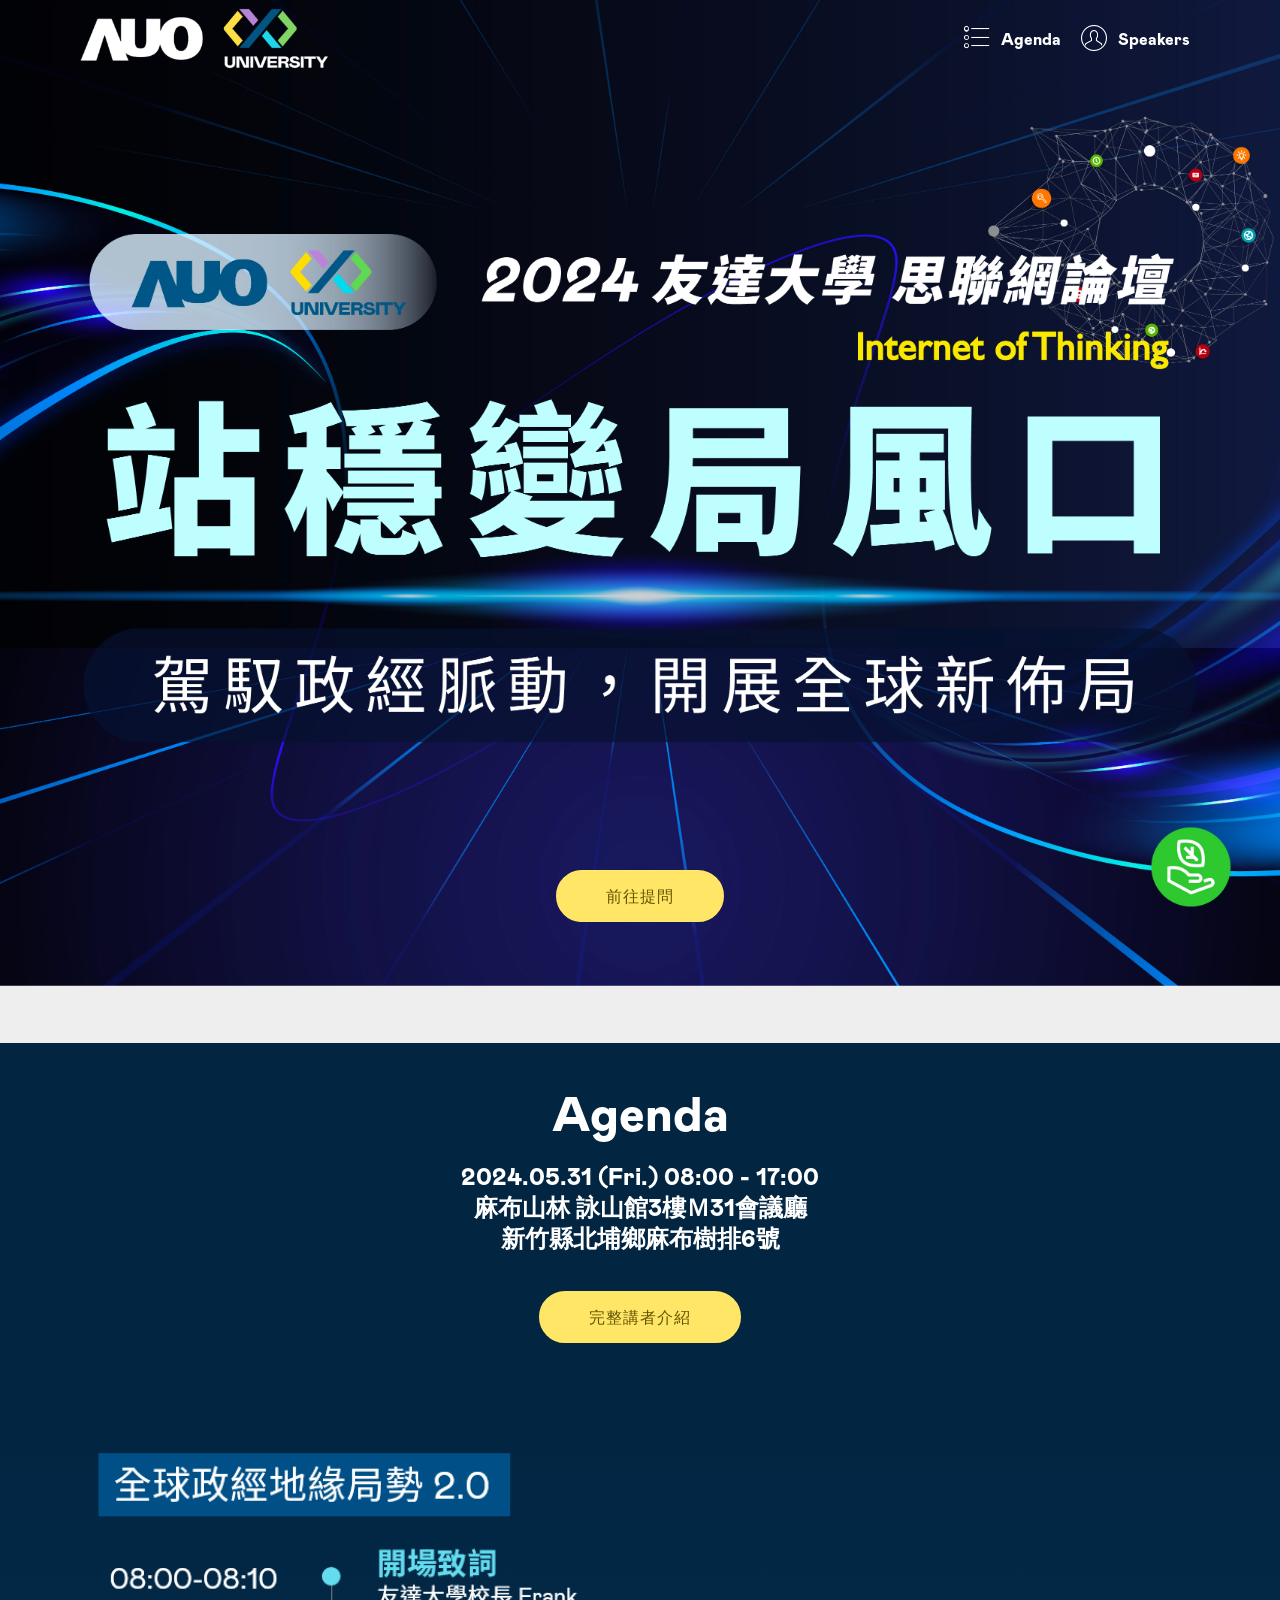
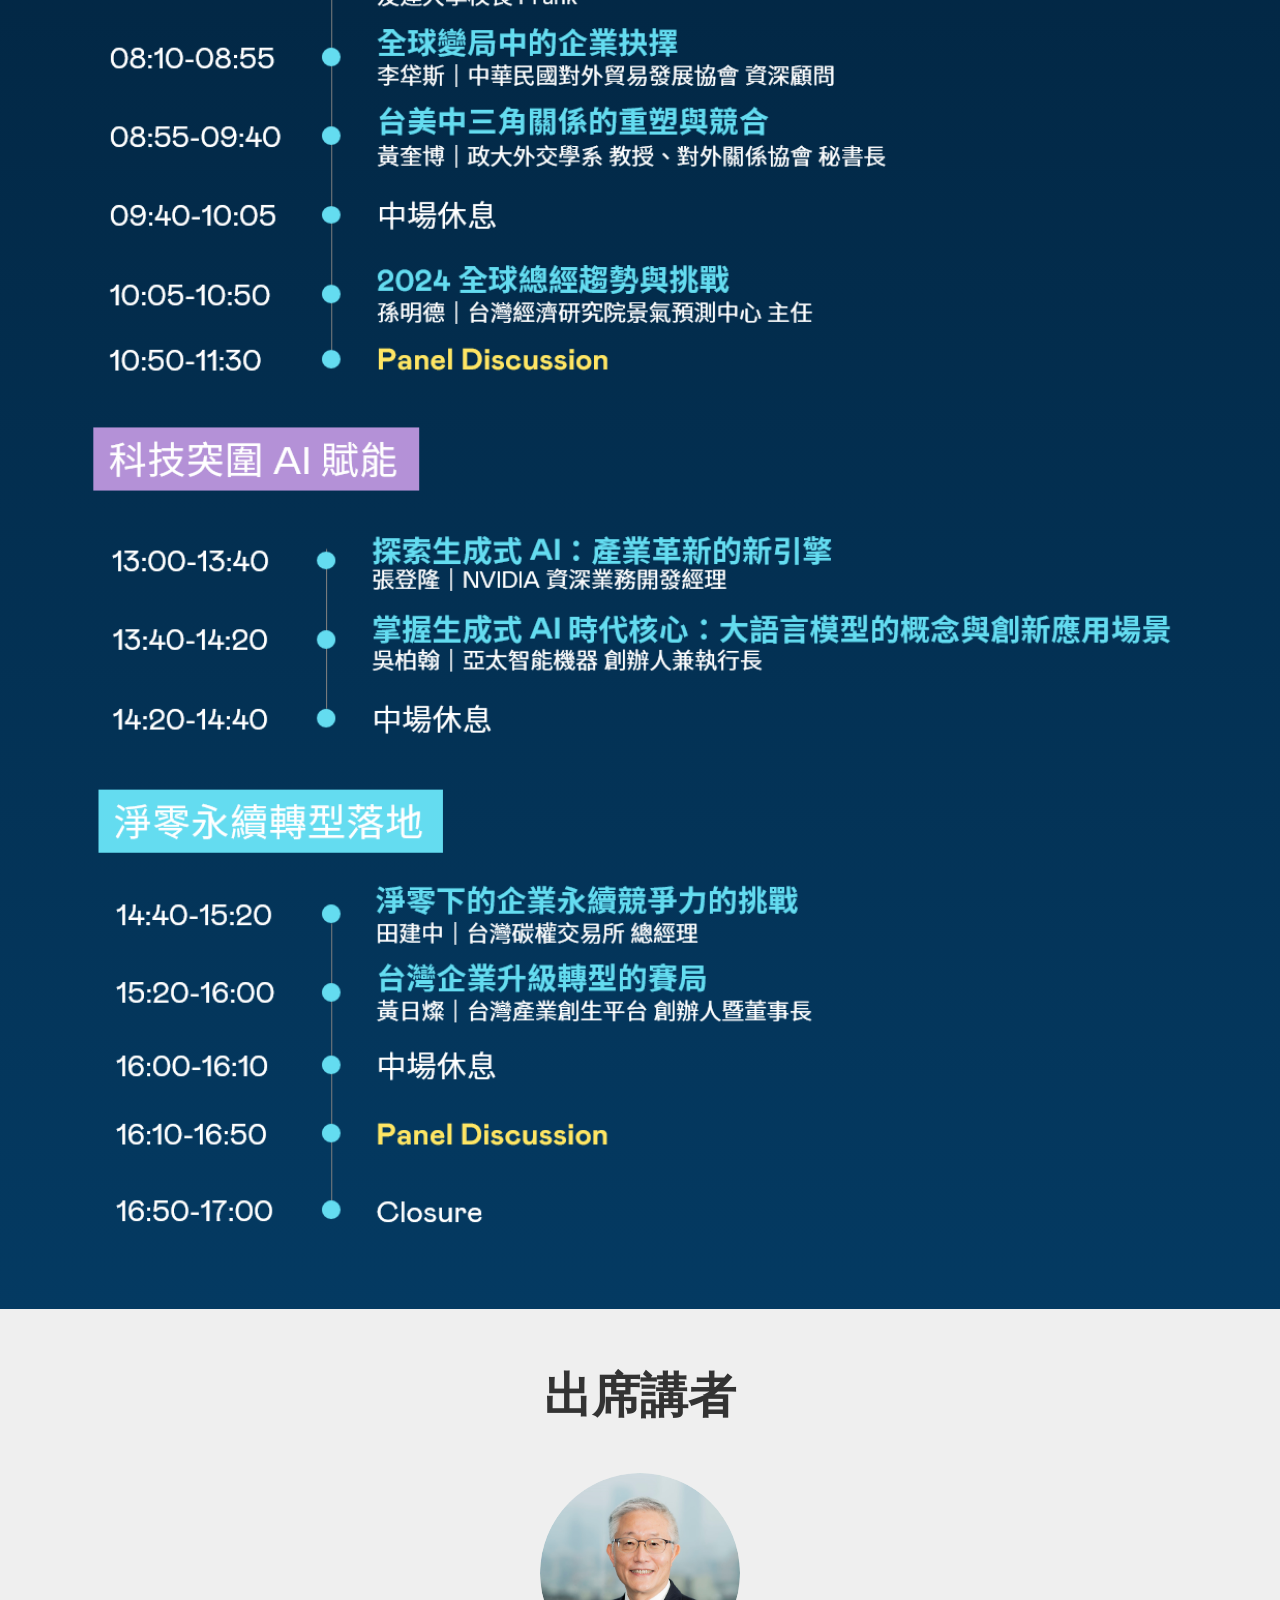
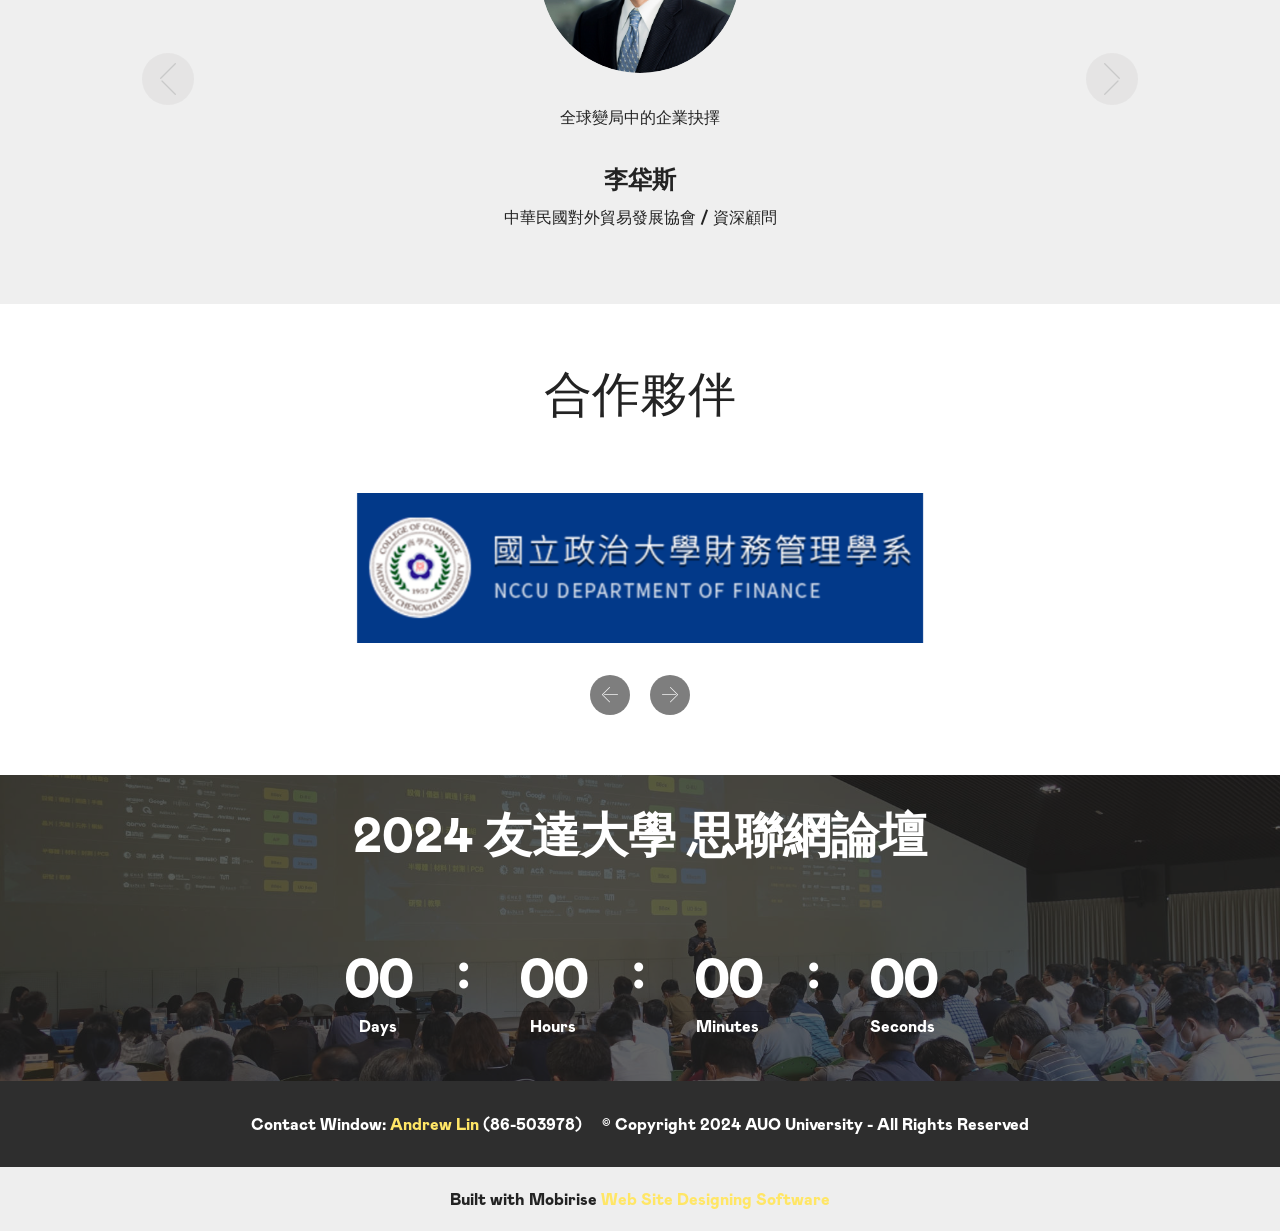
==== commit 0df29cef: "Update index.html" ====
--- a/index.html
+++ b/index.html
@@ -147,10 +147,10 @@
                             <a href="speaker.html#features11-28" target="_blank" ><img src="assets/images/1-360x360.png" alt="" title=""></a>
                         </div>
                         <div class="user_text pb-3">
-                            <p class="mbr-fonts-style display-7">美中爭霸，台灣地緣政治的機會與挑戰<br></p>
-                        </div>
-                        <div class="user_name mbr-bold pb-2 mbr-fonts-style display-5">周行一</div>
-                        <div class="user_desk mbr-light mbr-fonts-style display-7">國立政治大學財務管理學系  / 特聘教授</div>
+                            <p class="mbr-fonts-style display-7">全球變局中的企業抉擇<br></p>
+                        </div>
+                        <div class="user_name mbr-bold pb-2 mbr-fonts-style display-5">李牮斯</div>
+                        <div class="user_desk mbr-light mbr-fonts-style display-7">中華民國對外貿易發展協會 / 資深顧問</div>
                     </div>
                 </div><div class="carousel-item">
                     <div class="user col-md-8">
@@ -158,10 +158,11 @@
                             <a href="speaker.html#features11-29" target="_blank" ><img src="assets/images/1-400x399.png" alt="" title=""></a>
                         </div>
                         <div class="user_text pb-3">
-                            <p class="mbr-fonts-style display-7">中國+1，新南向政策回流的策略與風險<br></p>
+                            <p class="mbr-fonts-style display-7">台美中三角關係的重塑與競合<br></p>
                         </div>
                         <div class="user_name mbr-bold pb-2 mbr-fonts-style display-5">徐遵慈</div>
-                        <div class="user_desk mbr-light mbr-fonts-style display-7">中華經濟研究院台灣東協研究中心 / 主任</div>
+                        <div class="user_desk mbr-light mbr-fonts-style display-7">國立政治大學外交學系 / 教授</div>
+                    <div class="user_desk mbr-light mbr-fonts-style display-7">對外關係協會 / 秘書長</div>
                     </div>
                 </div><div class="carousel-item">
                     <div class="user col-md-8">
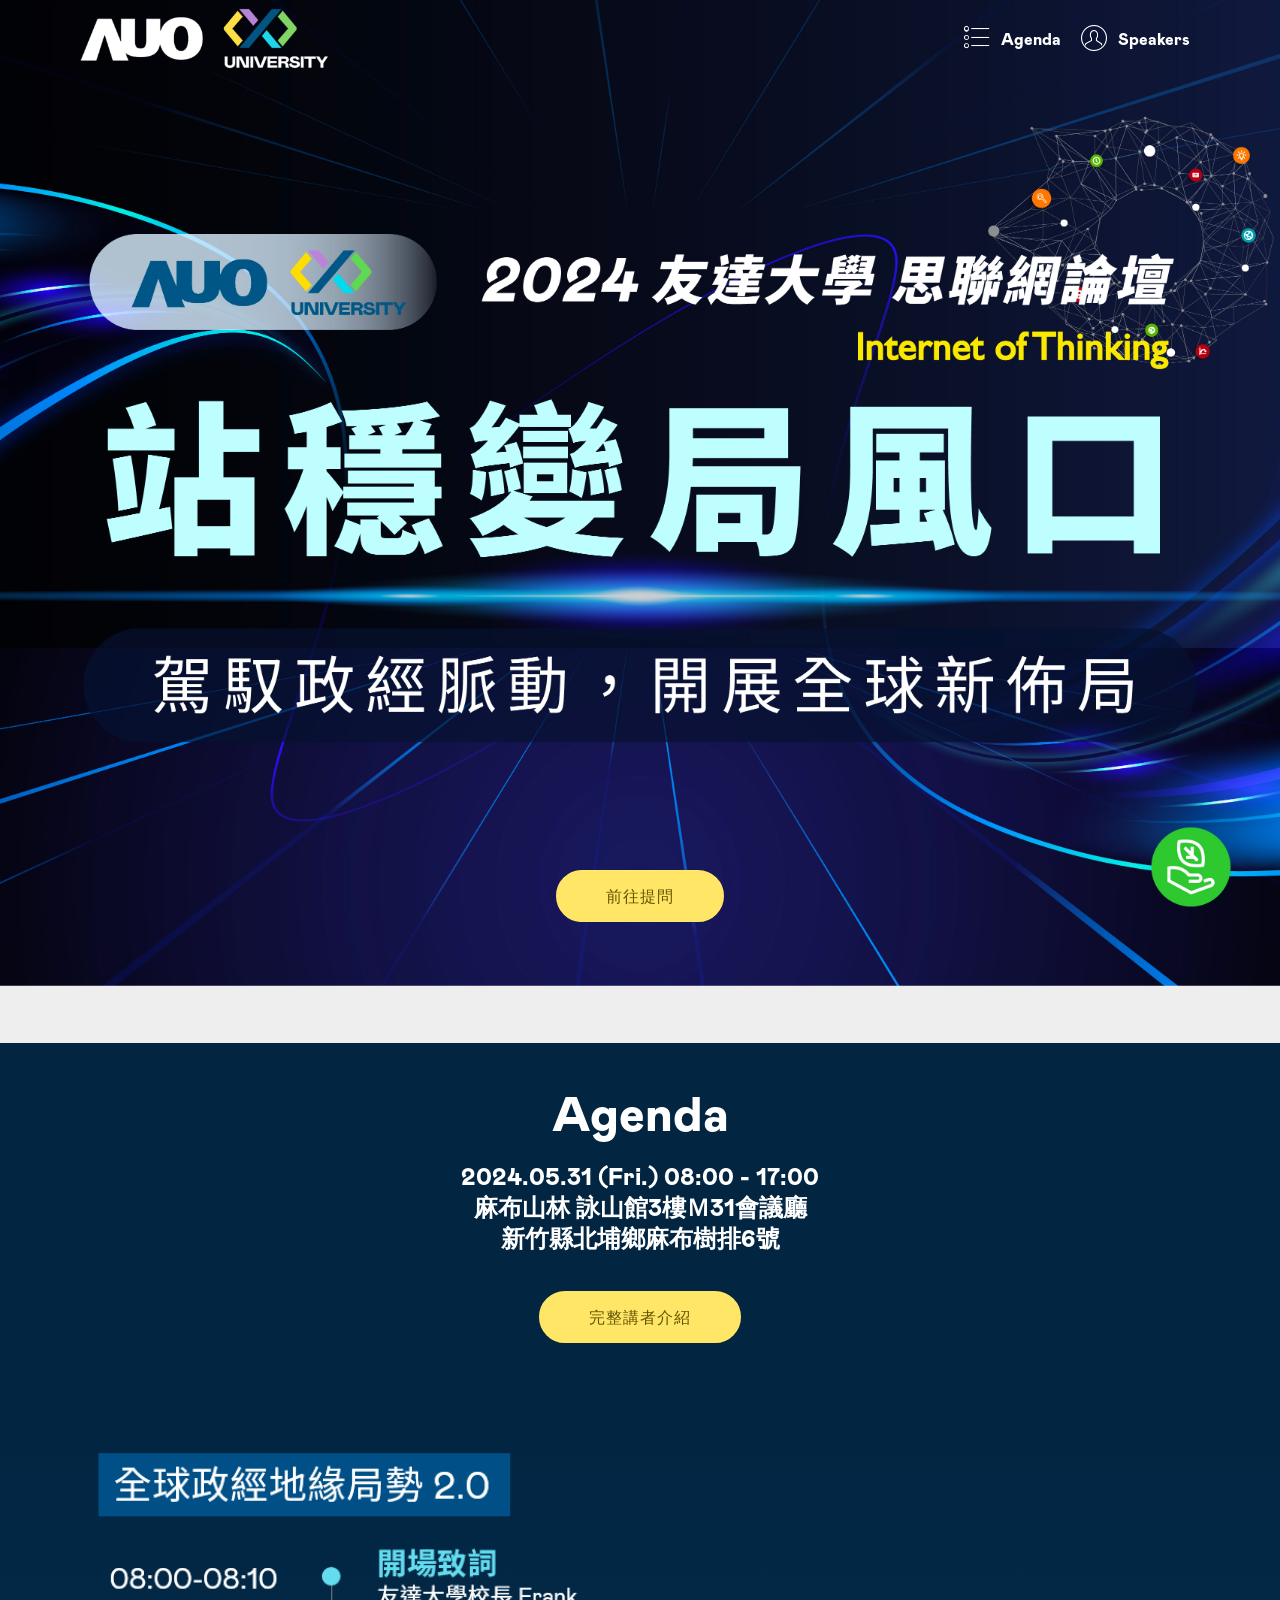
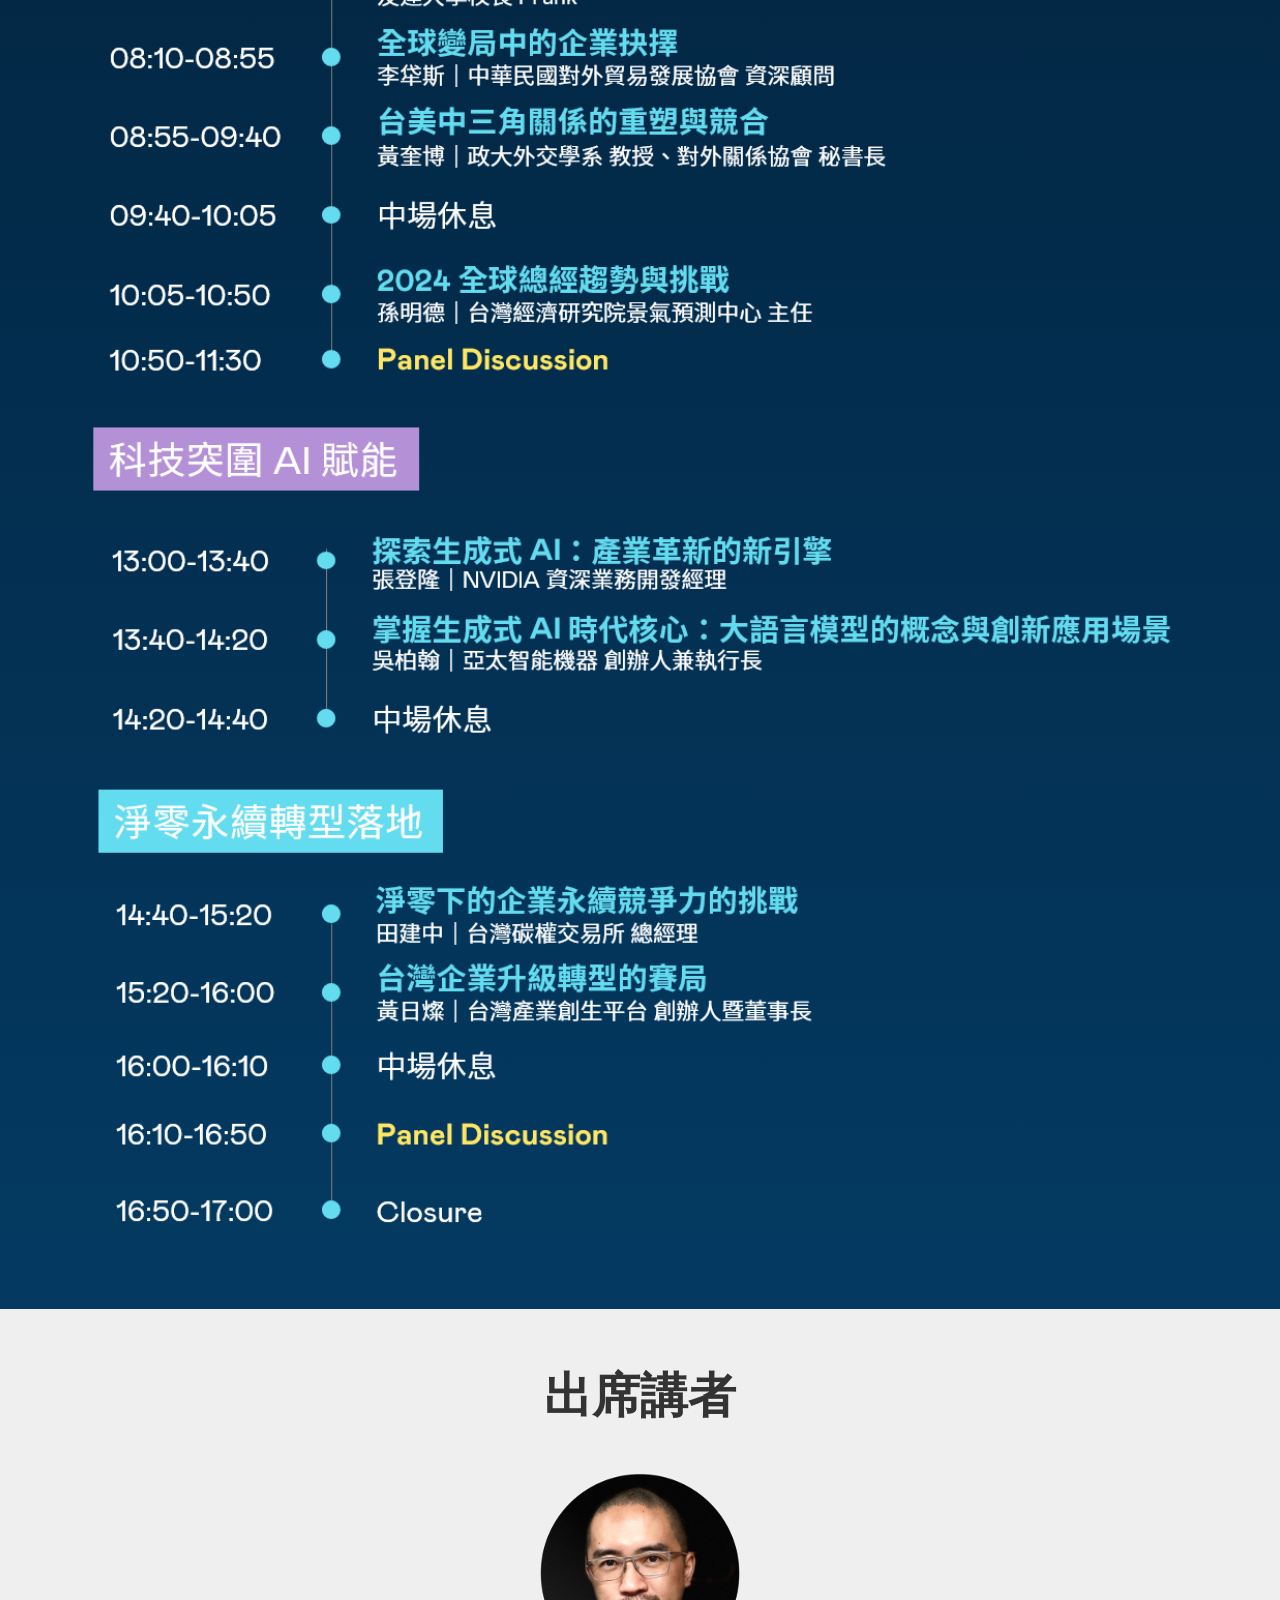
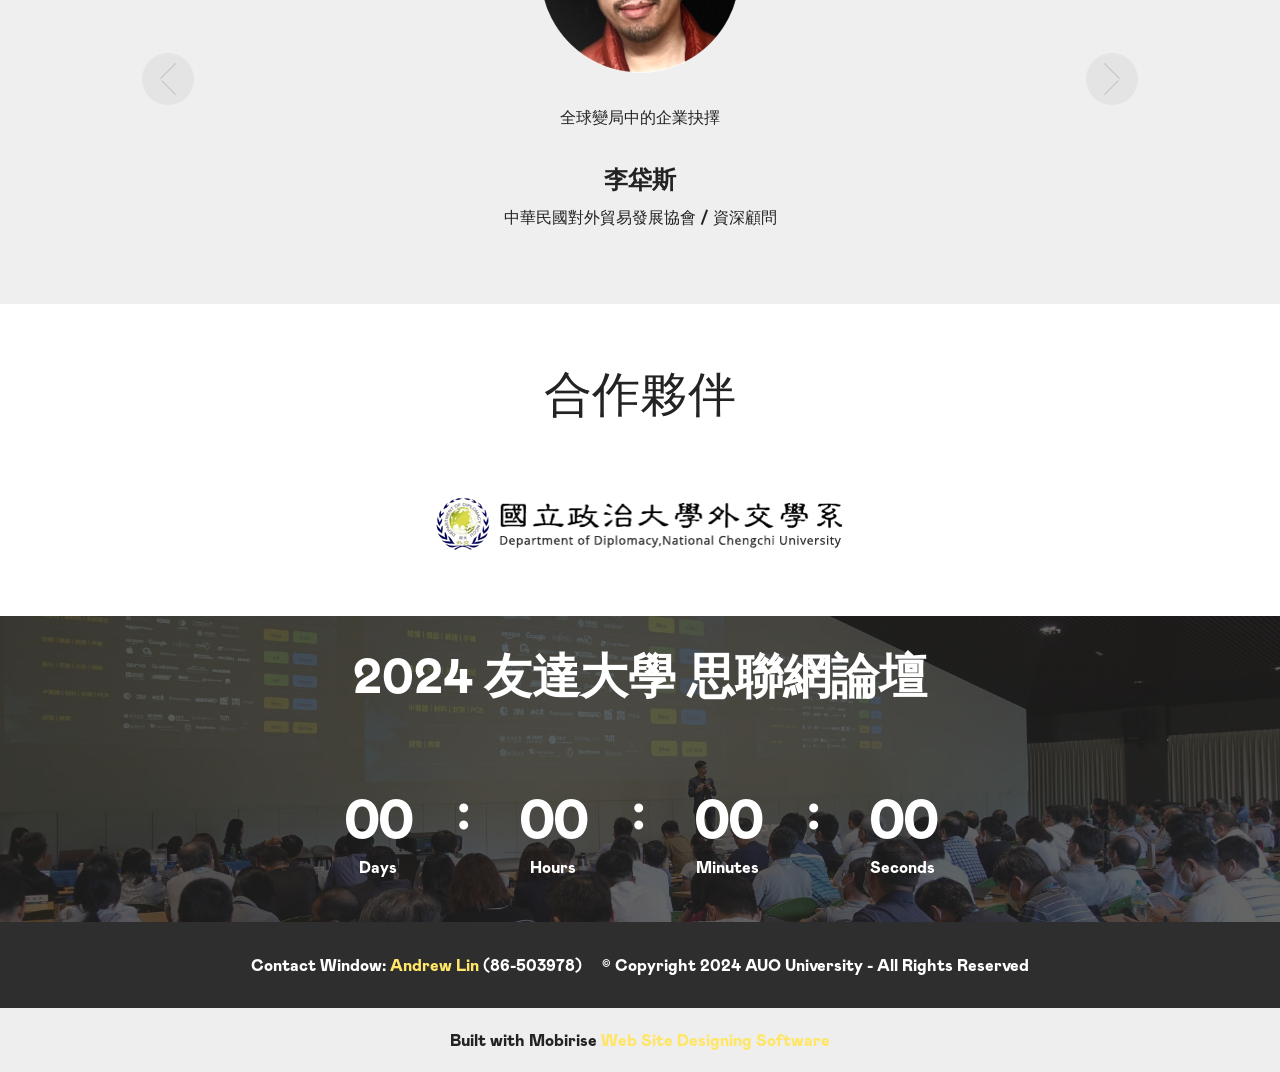
==== commit fe2f0e01: "Update index.html" ====
--- a/index.html
+++ b/index.html
@@ -160,7 +160,7 @@
                         <div class="user_text pb-3">
                             <p class="mbr-fonts-style display-7">台美中三角關係的重塑與競合<br></p>
                         </div>
-                        <div class="user_name mbr-bold pb-2 mbr-fonts-style display-5">徐遵慈</div>
+                        <div class="user_name mbr-bold pb-2 mbr-fonts-style display-5">黃奎博</div>
                         <div class="user_desk mbr-light mbr-fonts-style display-7">國立政治大學外交學系 / 教授</div>
                     <div class="user_desk mbr-light mbr-fonts-style display-7">對外關係協會 / 秘書長</div>
                     </div>
@@ -170,7 +170,7 @@
                             <a href="speaker.html#features11-2a" target="_blank" ><img src="assets/images/1-402x402.png" alt="" title=""></a>
                         </div>
                         <div class="user_text pb-3">
-                            <p class="mbr-fonts-style display-7">2023全球經濟大關鍵：世界新局，台灣電子業的生存致勝之道<br></p>
+                            <p class="mbr-fonts-style display-7">2024 全球總經趨勢與挑戰<br></p>
                         </div>
                         <div class="user_name mbr-bold pb-2 mbr-fonts-style display-5">孫明德</div>
                         <div class="user_desk mbr-light mbr-fonts-style display-7">台灣經濟研究院 景氣預測中心 / 主任</div>
@@ -181,10 +181,10 @@
                             <a href="speaker.html#features11-3f" target="_blank" ><img src="assets/images/1-401x401.png" alt="" title=""></a>
                         </div>
                         <div class="user_text pb-3">
-                            <p class="mbr-fonts-style display-7">突圍跨國市場拓展戰略方程式：航向全球的經營法則<br></p>
-                        </div>
-                        <div class="user_name mbr-bold pb-2 mbr-fonts-style display-5">吳佳駿</div>
-                        <div class="user_desk mbr-light mbr-fonts-style display-7">iCHEF /&nbsp;<span style="font-size: 1rem;">共同創辦人暨執行長</span></div>
+                            <p class="mbr-fonts-style display-7">探索生成式 AI：產業革新的新引擎<br></p>
+                        </div>
+                        <div class="user_name mbr-bold pb-2 mbr-fonts-style display-5">張登隆</div>
+                        <div class="user_desk mbr-light mbr-fonts-style display-7">NVIDIA /&nbsp;<span style="font-size: 1rem;">資深業務開發經理</span></div>
                     </div>
                 </div><div class="carousel-item">
                     <div class="user col-md-8">
@@ -192,10 +192,11 @@
                             <a href="speaker.html#features11-2b" target="_blank" ><img src="assets/images/1-356x356.png" alt="" title=""></a>
                         </div>
                         <div class="user_text pb-3">
-                            <p class="mbr-fonts-style display-7">搶占綠色消費生態圈未來契機<br></p>
-                        </div>
-                        <div class="user_name mbr-bold pb-2 mbr-fonts-style display-5">劉鏡清</div>
-                        <div class="user_desk mbr-light mbr-fonts-style display-7">資誠聯合會計事務所暨聯盟事業 / 副執行長</div>
+                            <p class="mbr-fonts-style display-7">掌握生成式 AI 時代核心：+大語言模型的概念與創新應用場景<br></p>
+                        </div>
+                        <div class="user_name mbr-bold pb-2 mbr-fonts-style display-5">吳柏翰</div>
+                        <div class="user_desk mbr-light mbr-fonts-style display-7">亞太智能機器 / 創辦人兼執行長</div>
                     </div>
                 </div><div class="carousel-item">
                     <div class="user col-md-8">
@@ -203,10 +204,10 @@
                             <a href="speaker.html#features11-3g" target="_blank" ><img src="assets/images/1-400x400.png" alt="" title=""></a>
                         </div>
                         <div class="user_text pb-3">
-                            <p class="mbr-fonts-style display-7">AI2.0，賦能產業新浪潮<br></p>
-                        </div>
-                        <div class="user_name mbr-bold pb-2 mbr-fonts-style display-5">程世嘉</div>
-                        <div class="user_desk mbr-light mbr-fonts-style display-7">iKala /&nbsp;<span style="font-size: 1rem;">共同創辦人暨執行長</span></div>
+                            <p class="mbr-fonts-style display-7">淨零下的企業永續競爭力挑戰<br></p>
+                        </div>
+                        <div class="user_name mbr-bold pb-2 mbr-fonts-style display-5">田建中</div>
+                        <div class="user_desk mbr-light mbr-fonts-style display-7">臺灣碳權交易所 / 總經理</span></div>
                     </div>
                 </div>
           
@@ -216,10 +217,11 @@
                             <a href="speaker.html#features11-2e" target="_blank" ><img src="assets/images/1-403x403.png" alt="" title=""></a>
                         </div>
                         <div class="user_text pb-3">
-                            <p class="mbr-fonts-style display-7">AI 世界大腦成形中：如何透過人才策略發展企業大腦？</p>
-                        </div>
-                        <div class="user_name mbr-bold pb-2 mbr-fonts-style display-5">簡立峰</div>
-                        <div class="user_desk mbr-light mbr-fonts-style display-7">iKala &amp; Appier /&nbsp;<span style="font-size: 1rem;">董事</span></div>
+                            <p class="mbr-fonts-style display-7">台灣企業升級轉型的賽局</p>
+                        </div>
+                        <div class="user_name mbr-bold pb-2 mbr-fonts-style display-5">黃日燦
+</div>
+                        <div class="user_desk mbr-light mbr-fonts-style display-7">台灣產業創生平台 / 創辦人暨董事長</span></div>
                     </div>
                 </div>
           </div>
@@ -316,7 +318,22 @@
                             </div>
                         </div>
                     </div>
-                </div></div>
+                </div><div class="carousel-item ">
+                    <div class="media-container-row">
+                        <div class="col-md-12">
+                            <div class="wrap-img ">
+                                <img src="assets/images/to-642x214.png" class="img-responsive clients-img" alt="">
+                            </div>
+                        </div>
+                    </div>
+                   </div><div class="carousel-item ">
+                    <div class="media-container-row">
+                        <div class="col-md-12">
+                            <div class="wrap-img ">
+                                <img src="assets/images/nvidia-642x214.png" class="img-responsive clients-img" alt="">
+                            </div>
+                        </div>
+                    </div>
             <div class="carousel-controls">
                 <a data-app-prevent-settings="" class="carousel-control carousel-control-prev" role="button" data-slide="prev">
                     <span aria-hidden="true" class="mbri-left mbr-iconfont"></span>
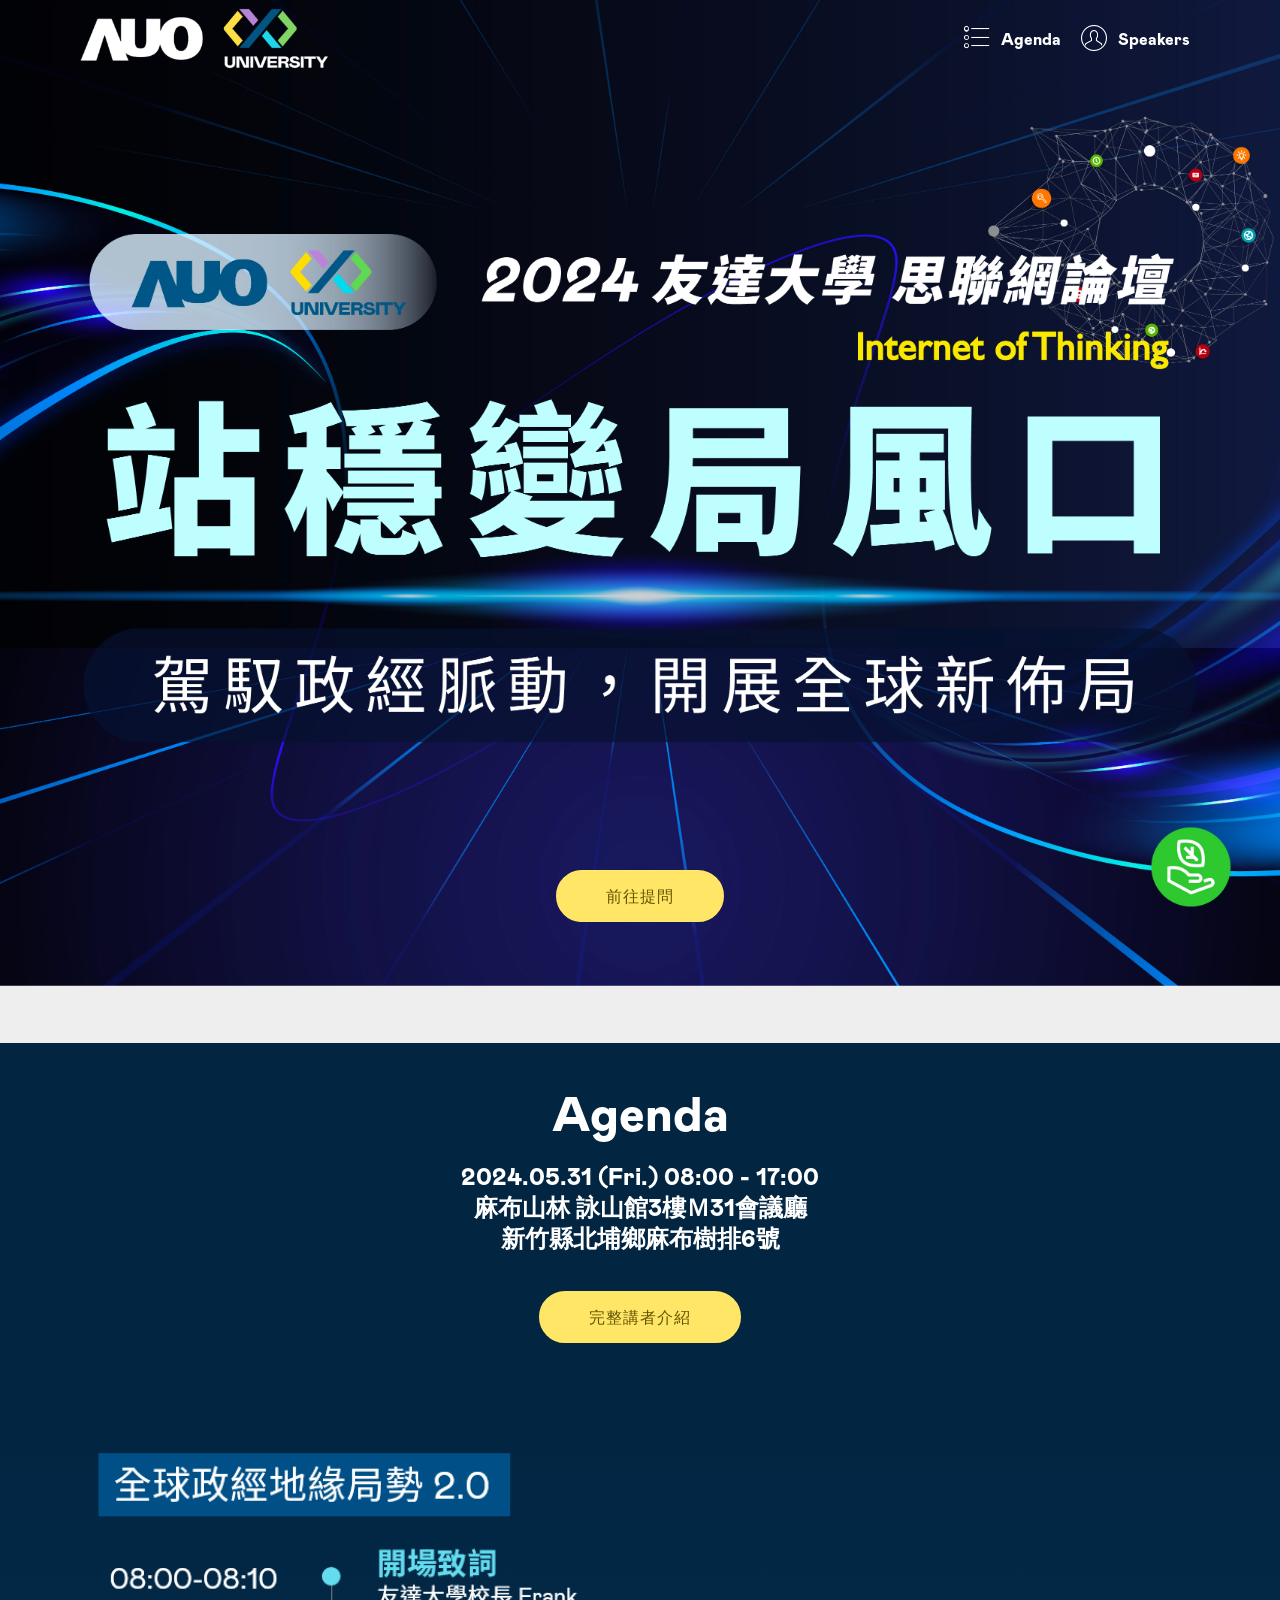
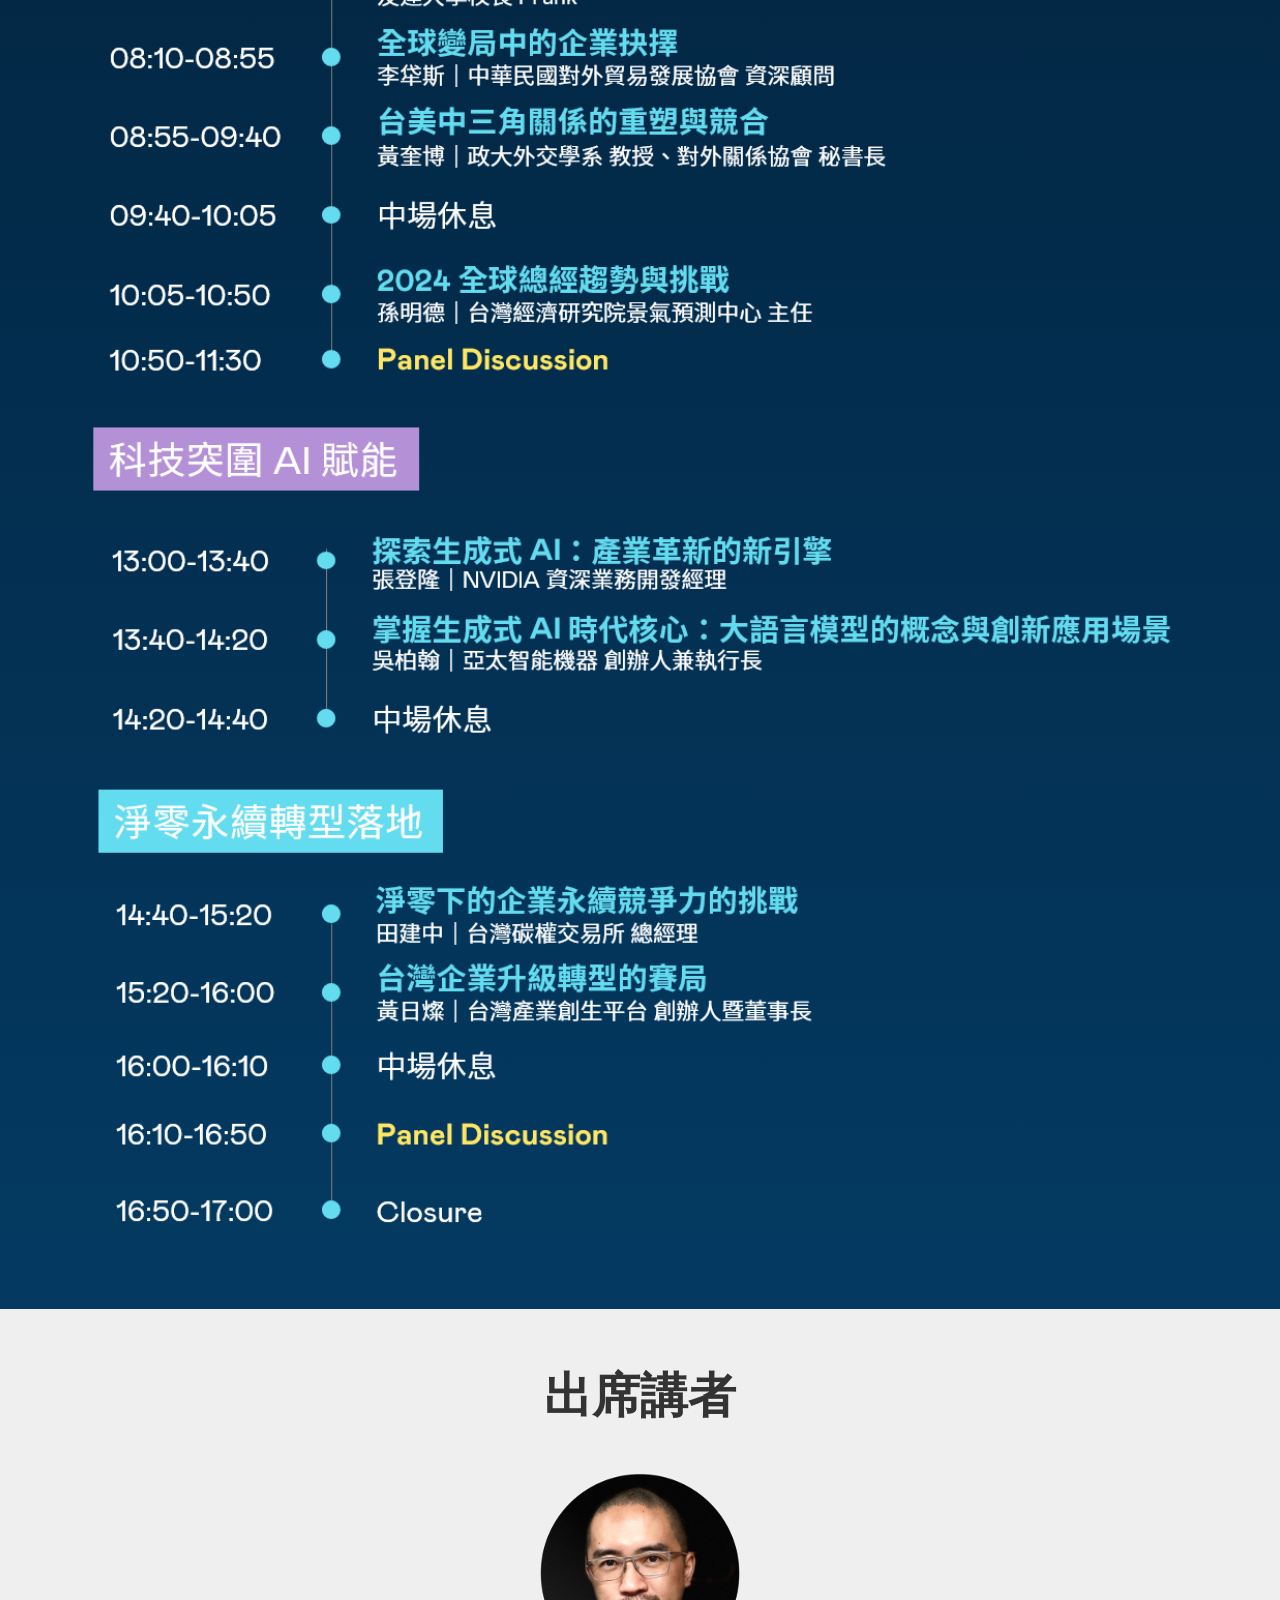
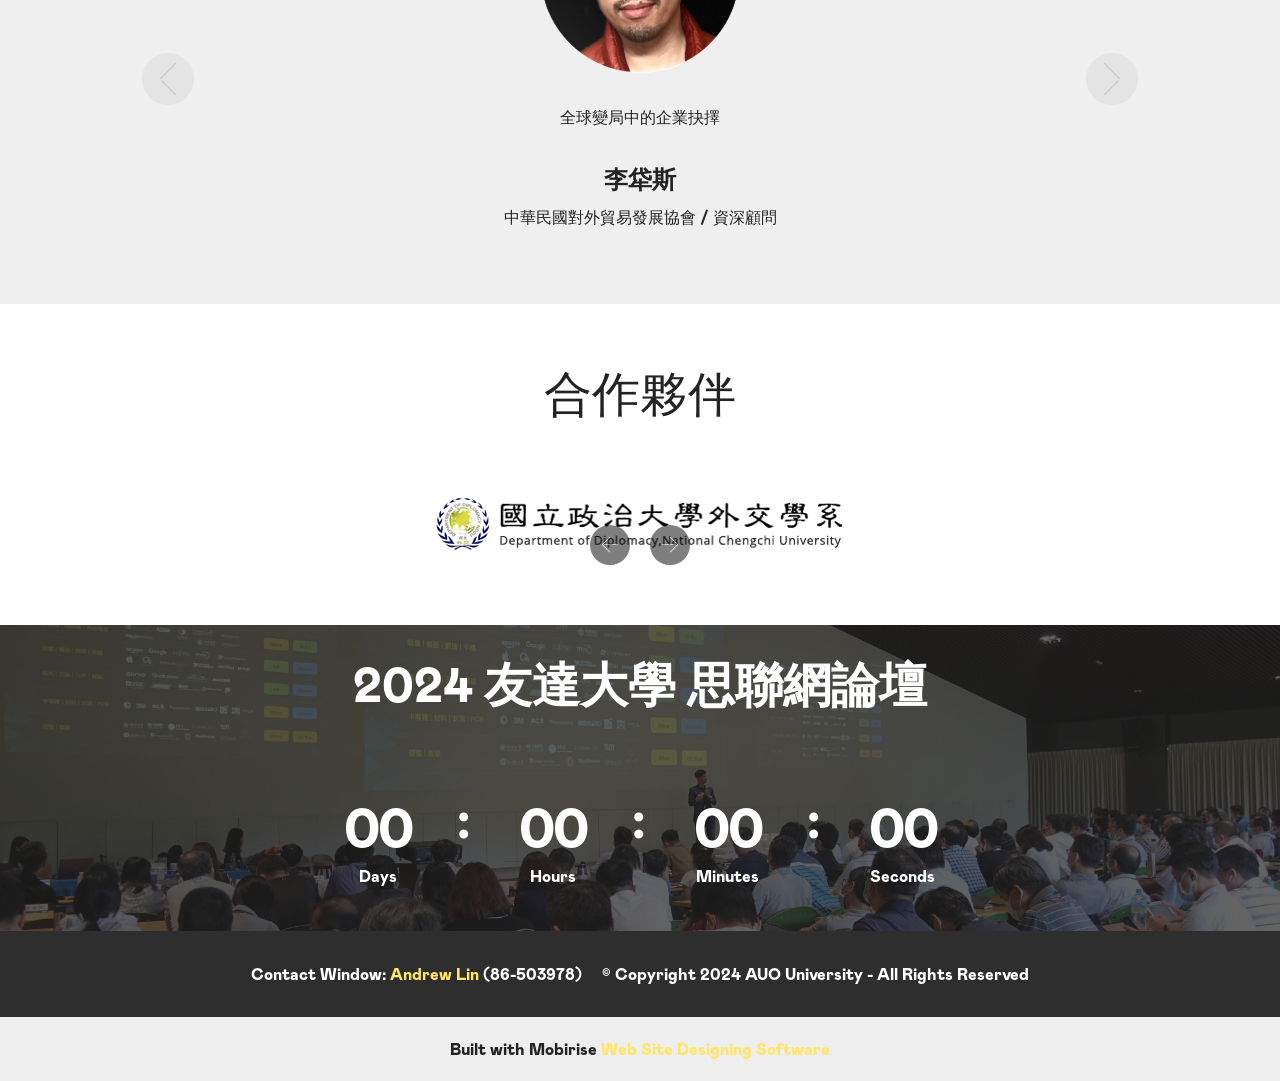
==== commit 6b04308a: "Update index.html" ====
--- a/index.html
+++ b/index.html
@@ -333,7 +333,7 @@
                                 <img src="assets/images/nvidia-642x214.png" class="img-responsive clients-img" alt="">
                             </div>
                         </div>
-                    </div>
+                    </div></div>
             <div class="carousel-controls">
                 <a data-app-prevent-settings="" class="carousel-control carousel-control-prev" role="button" data-slide="prev">
                     <span aria-hidden="true" class="mbri-left mbr-iconfont"></span>
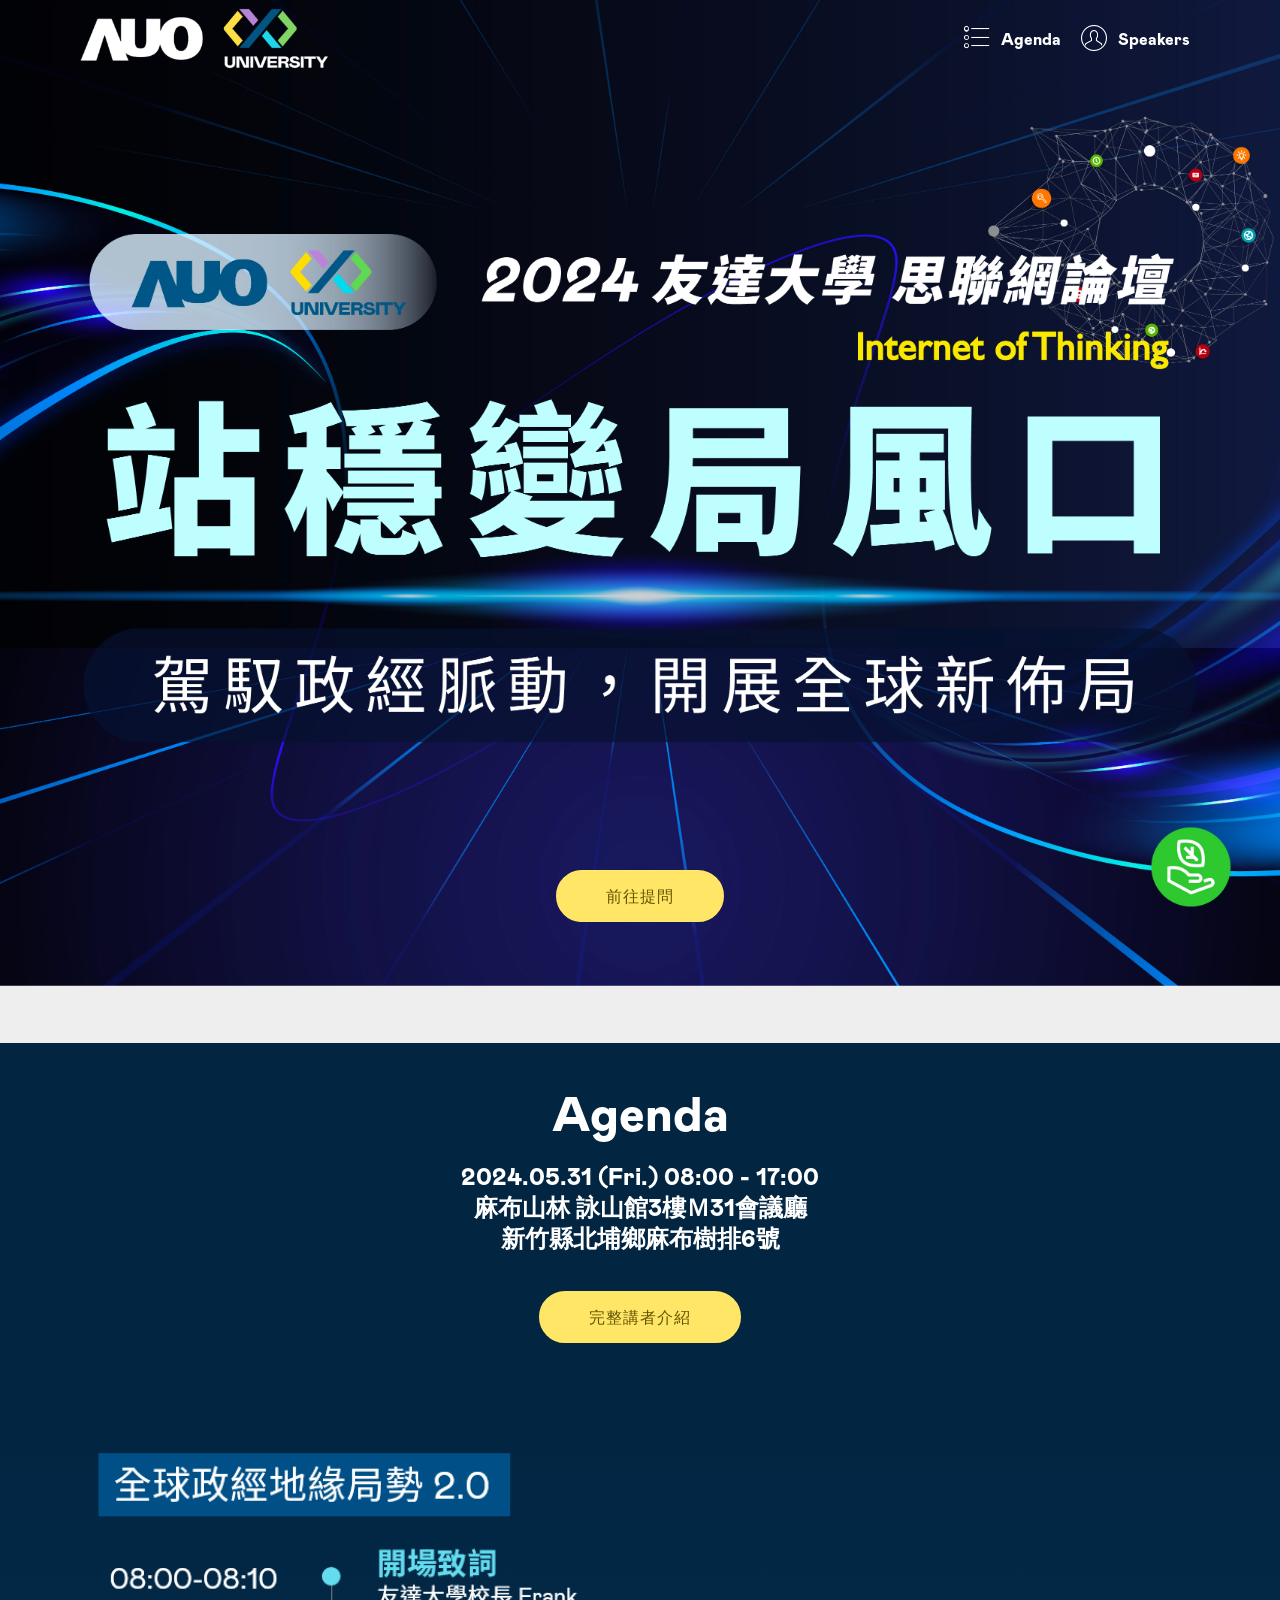
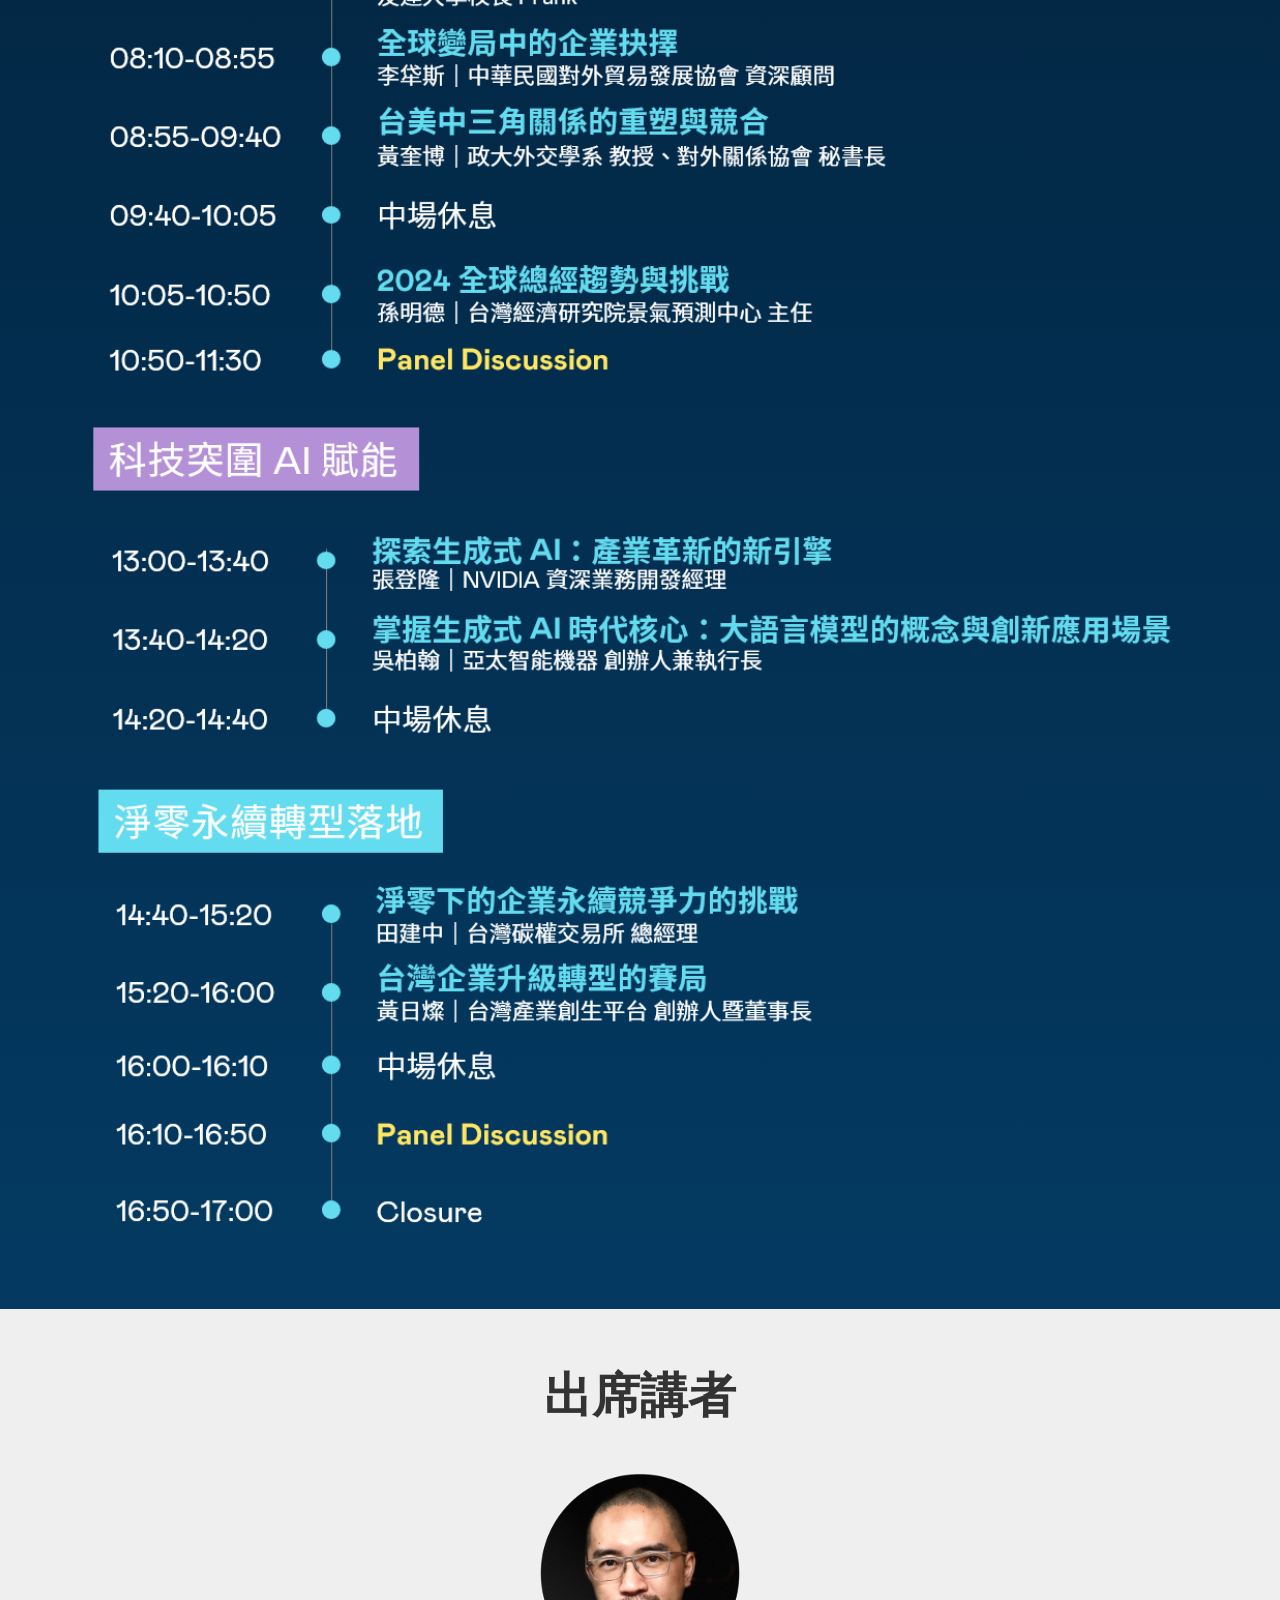
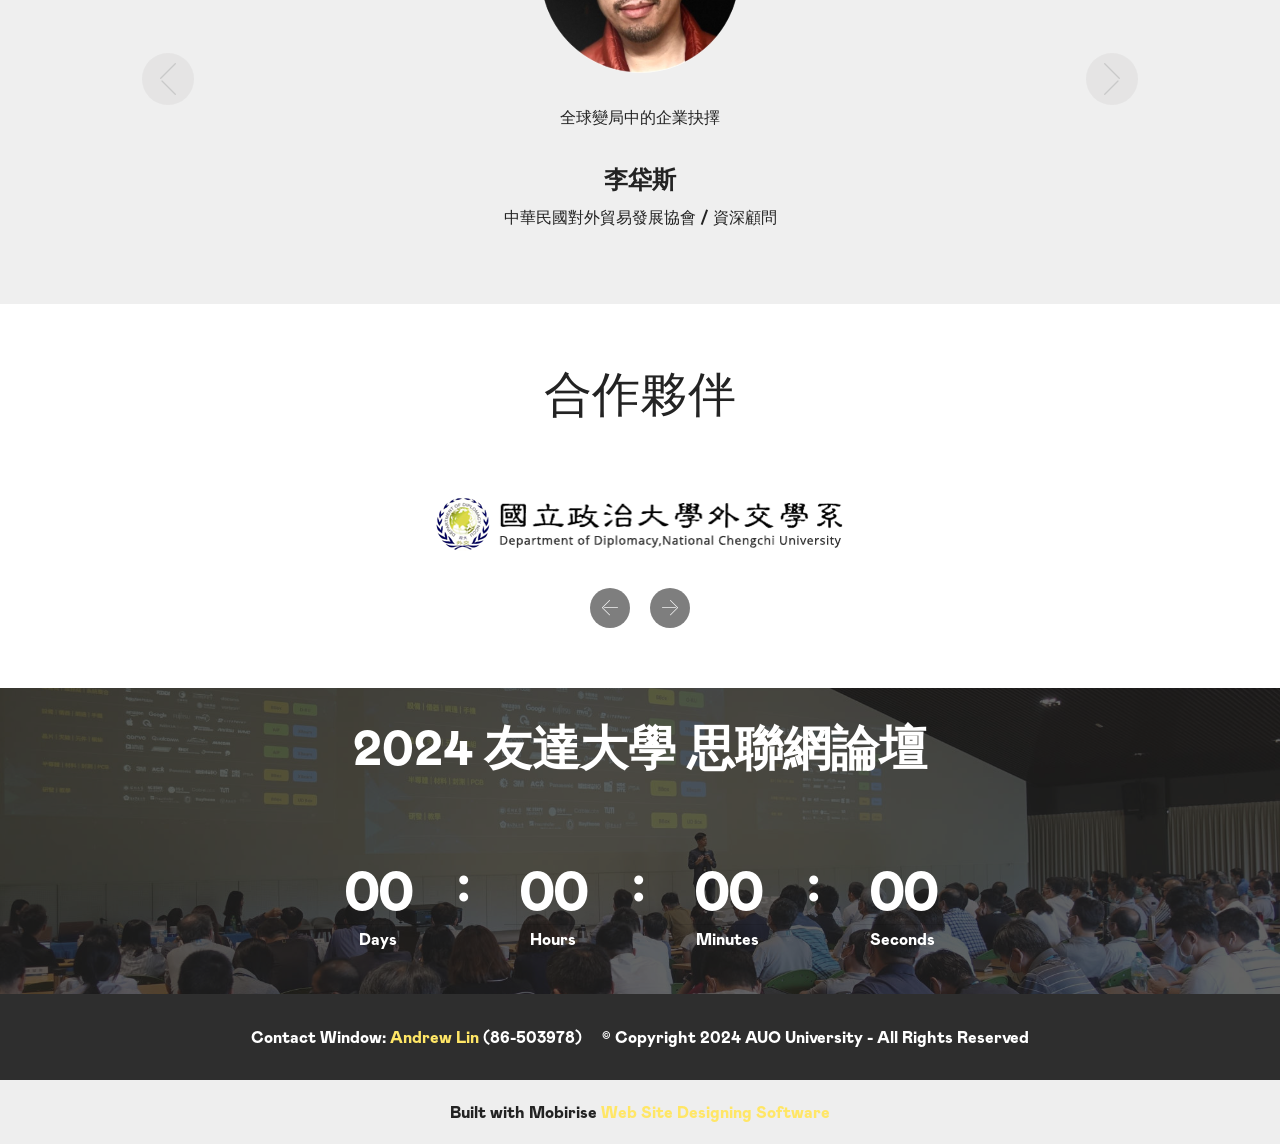
==== commit f313630d: "Update index.html" ====
--- a/index.html
+++ b/index.html
@@ -333,6 +333,7 @@
                                 <img src="assets/images/nvidia-642x214.png" class="img-responsive clients-img" alt="">
                             </div>
                         </div>
+                       </div>
                     </div></div>
             <div class="carousel-controls">
                 <a data-app-prevent-settings="" class="carousel-control carousel-control-prev" role="button" data-slide="prev">
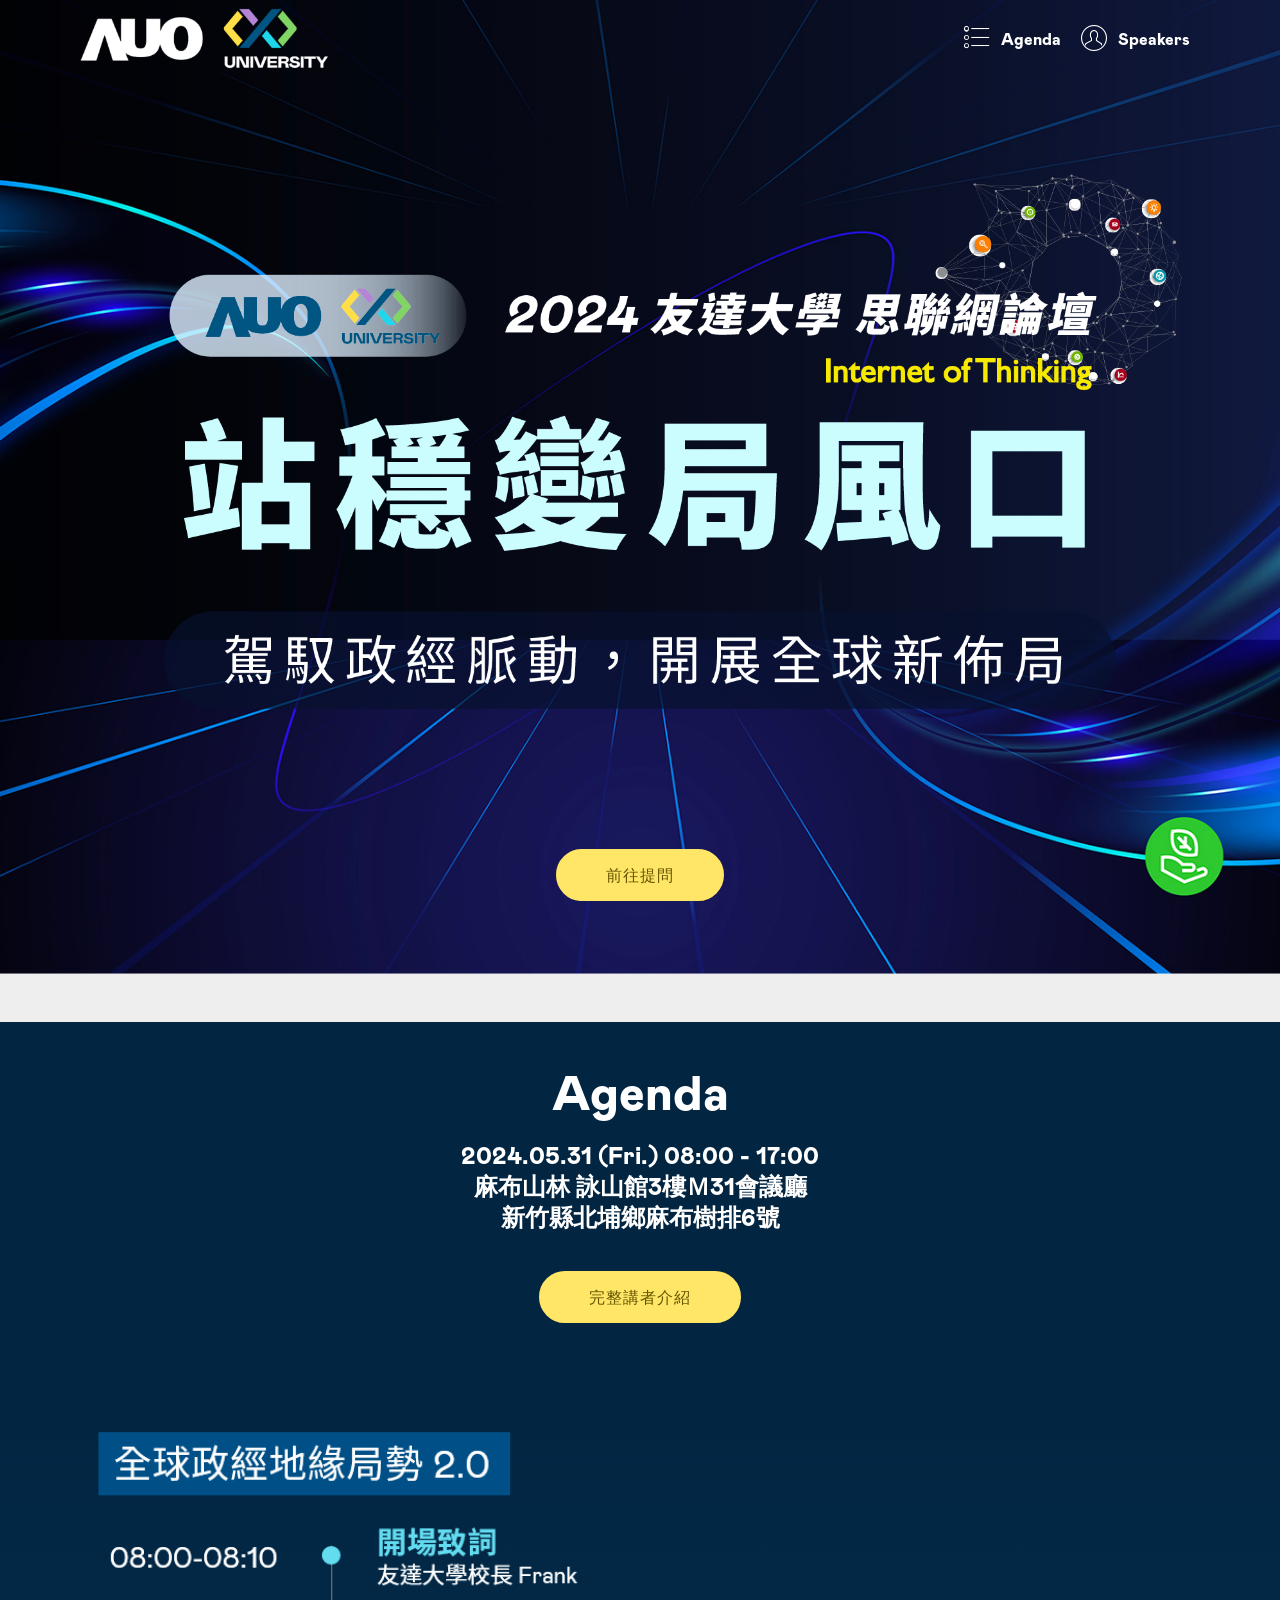
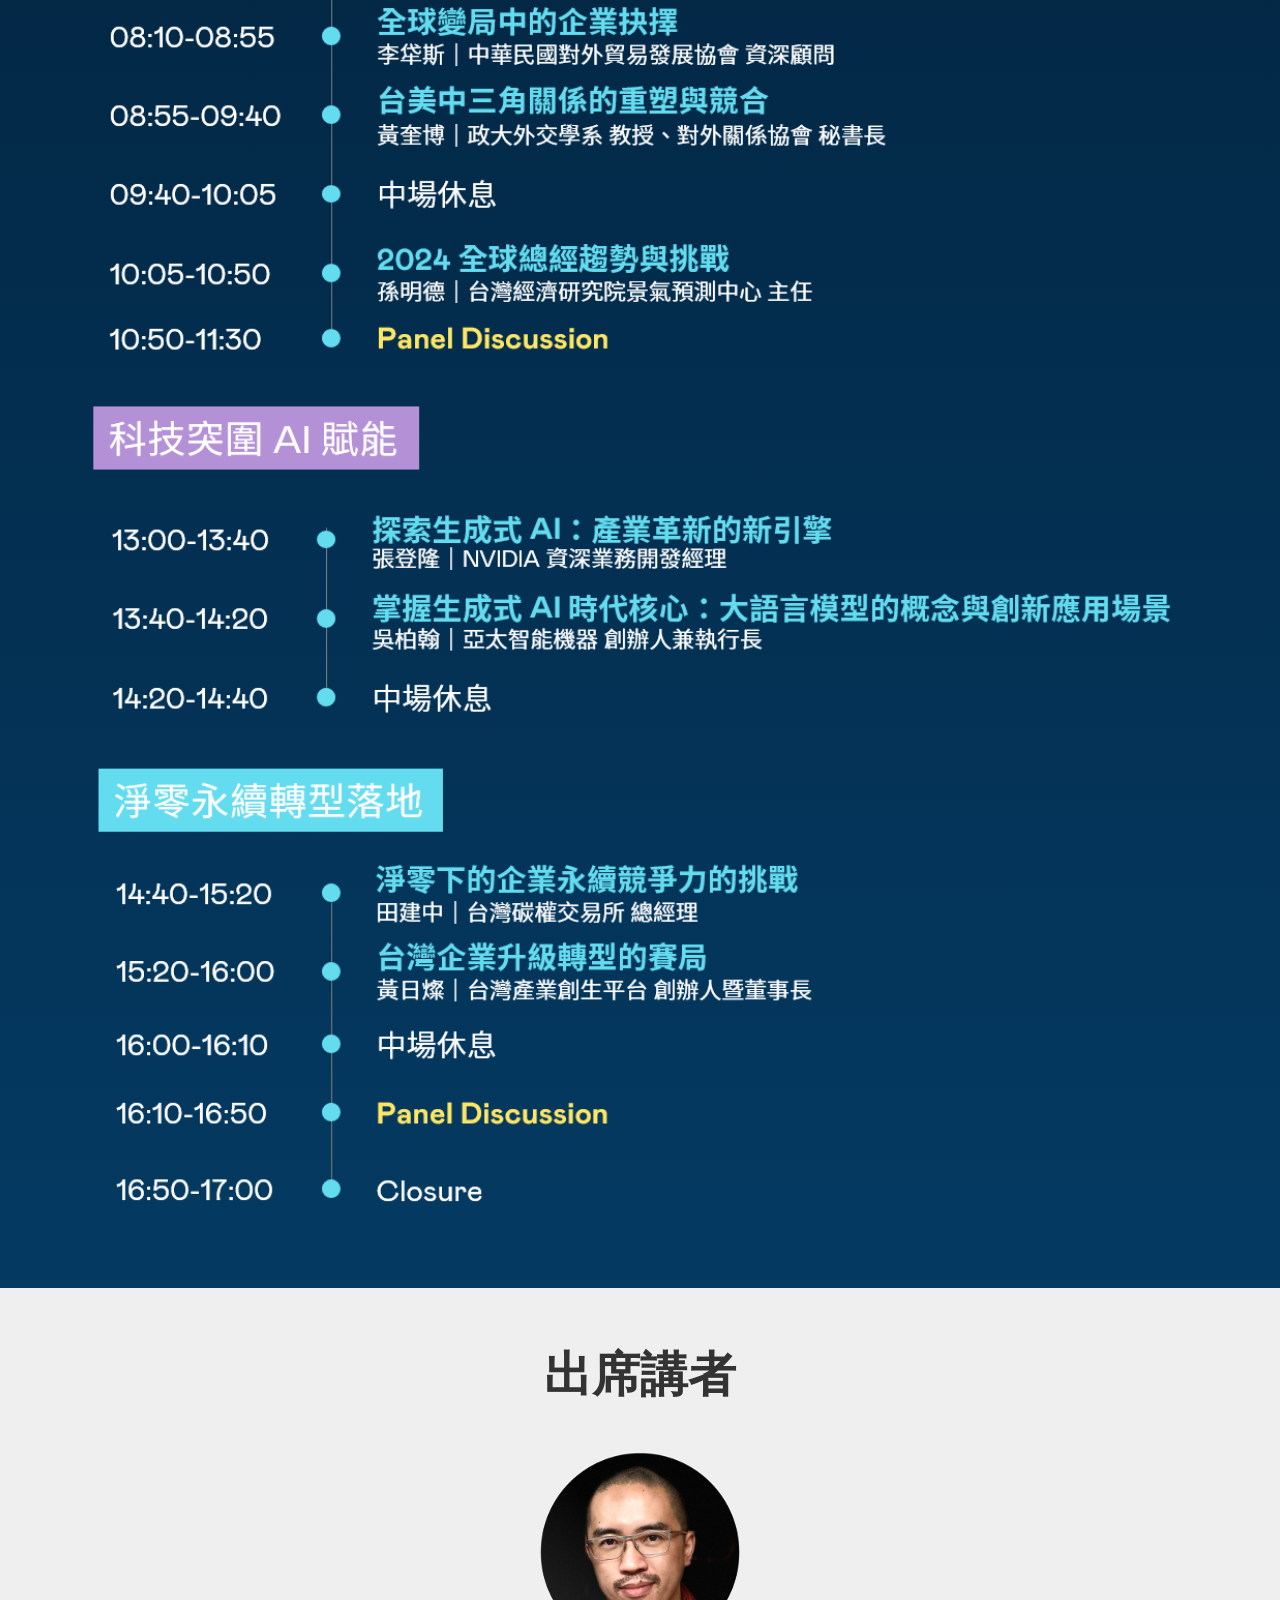
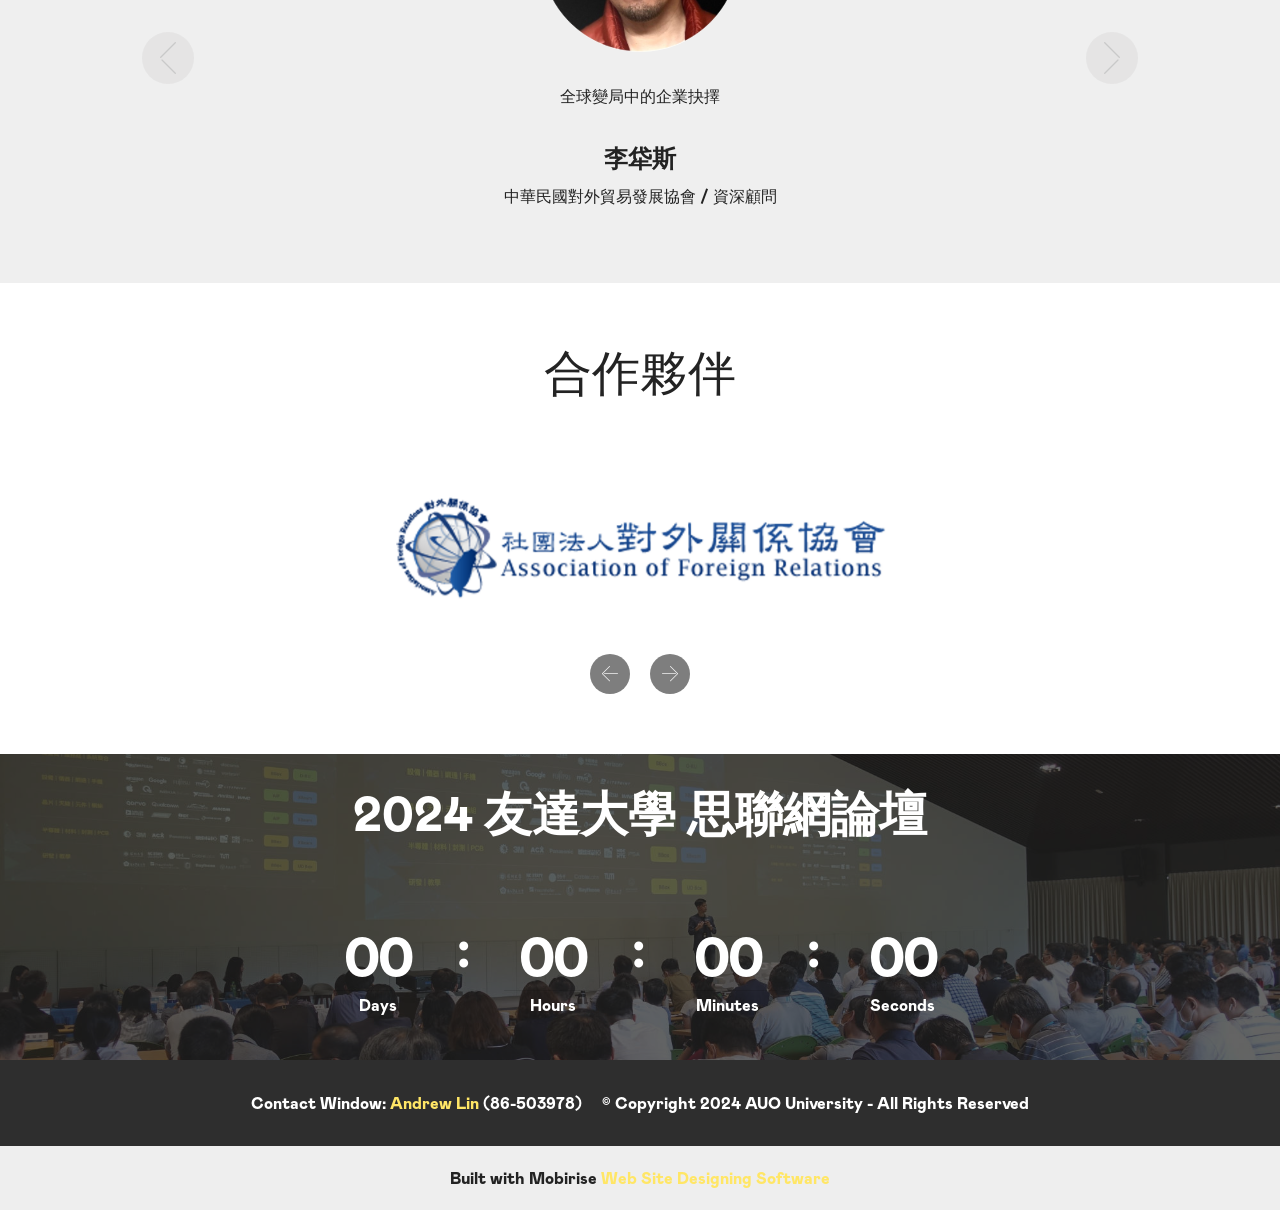
==== commit 4121bf16: "Update index.html" ====
--- a/index.html
+++ b/index.html
@@ -93,7 +93,7 @@
                <p>
                 
             </div>
-         <div class="mbr-section-btn align-center py-4"><a class="btn btn-success display-4" href="https://app.sli.do/event/npC2uQk1qaHmFaCTXbBDNc/live/questions" target="_blank">前往提問</a></div>
+         <div class="mbr-section-btn align-center py-4"><a class="btn btn-success display-4" href="https://app.sli.do/event/4MG8k3vEv6UdxtpV5AgkD4/live/questions" target="_blank">前往提問</a></div>
           
         </div>
     </div>
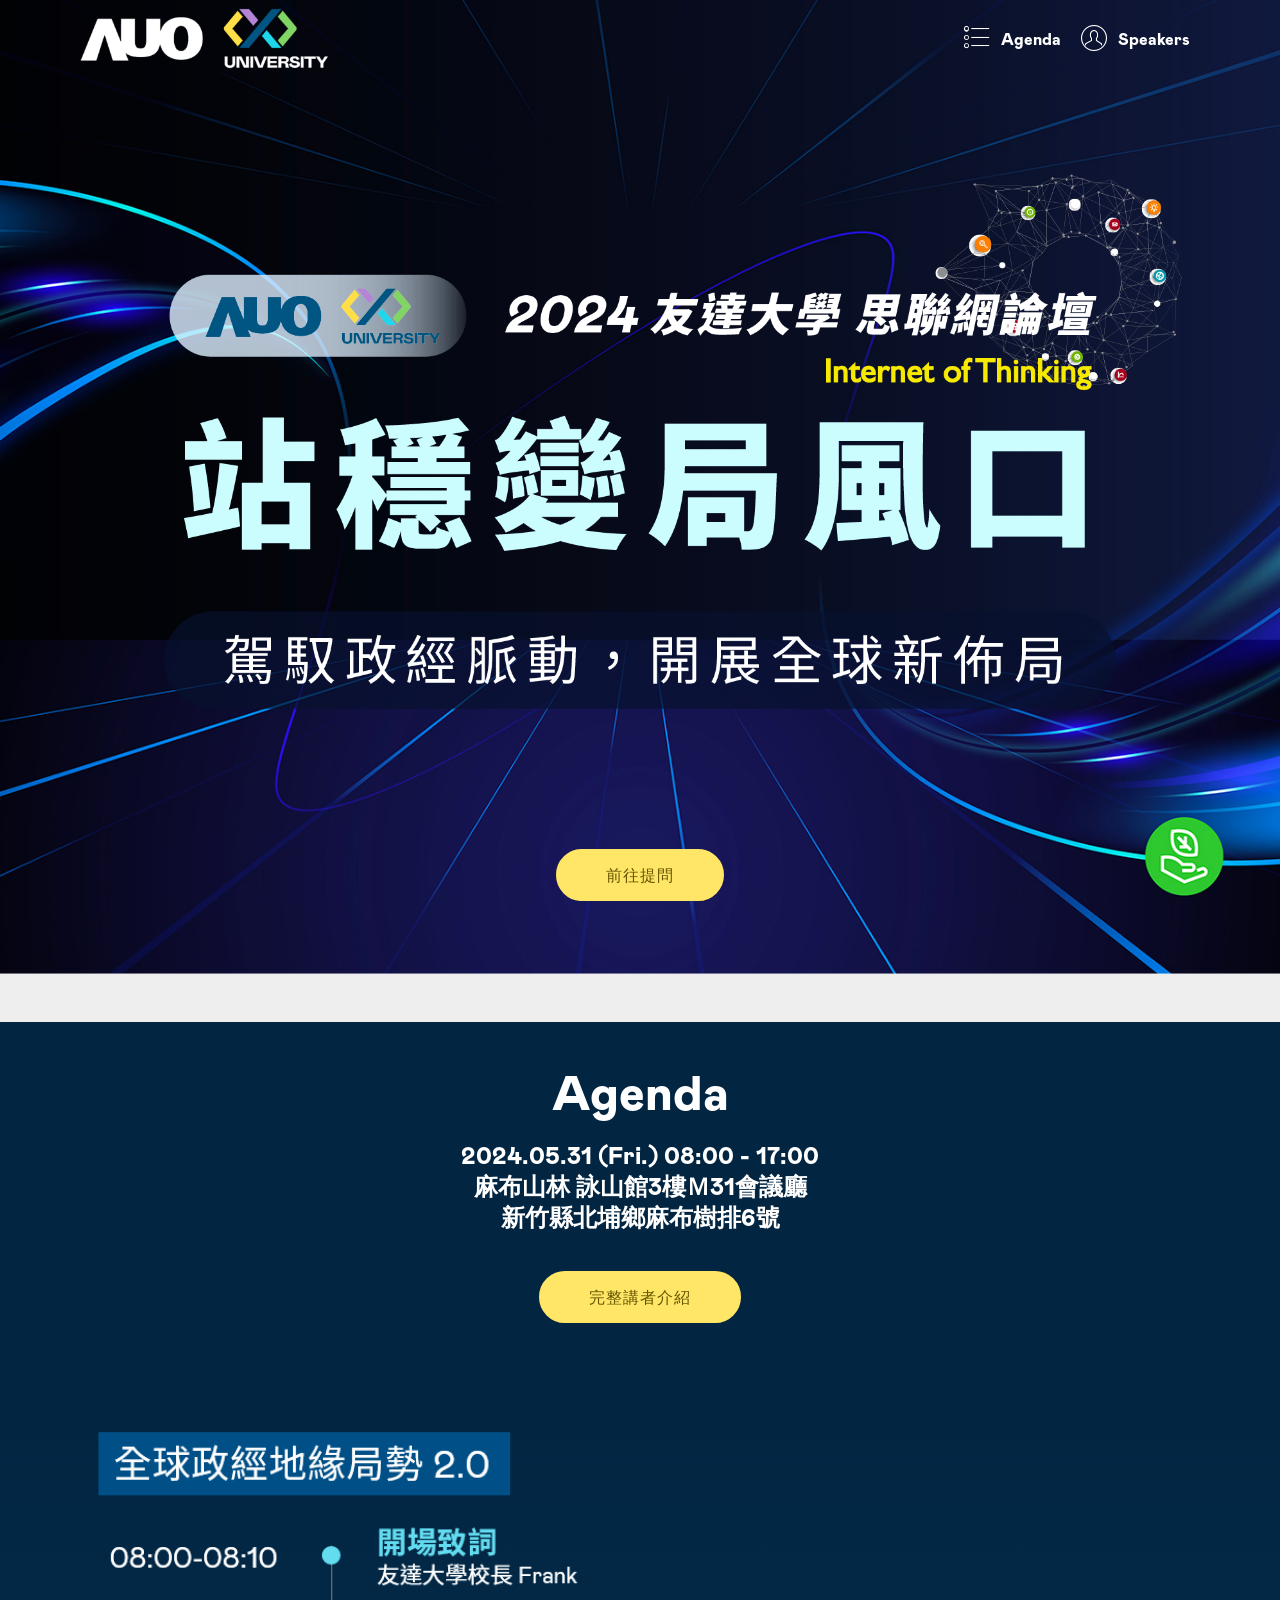
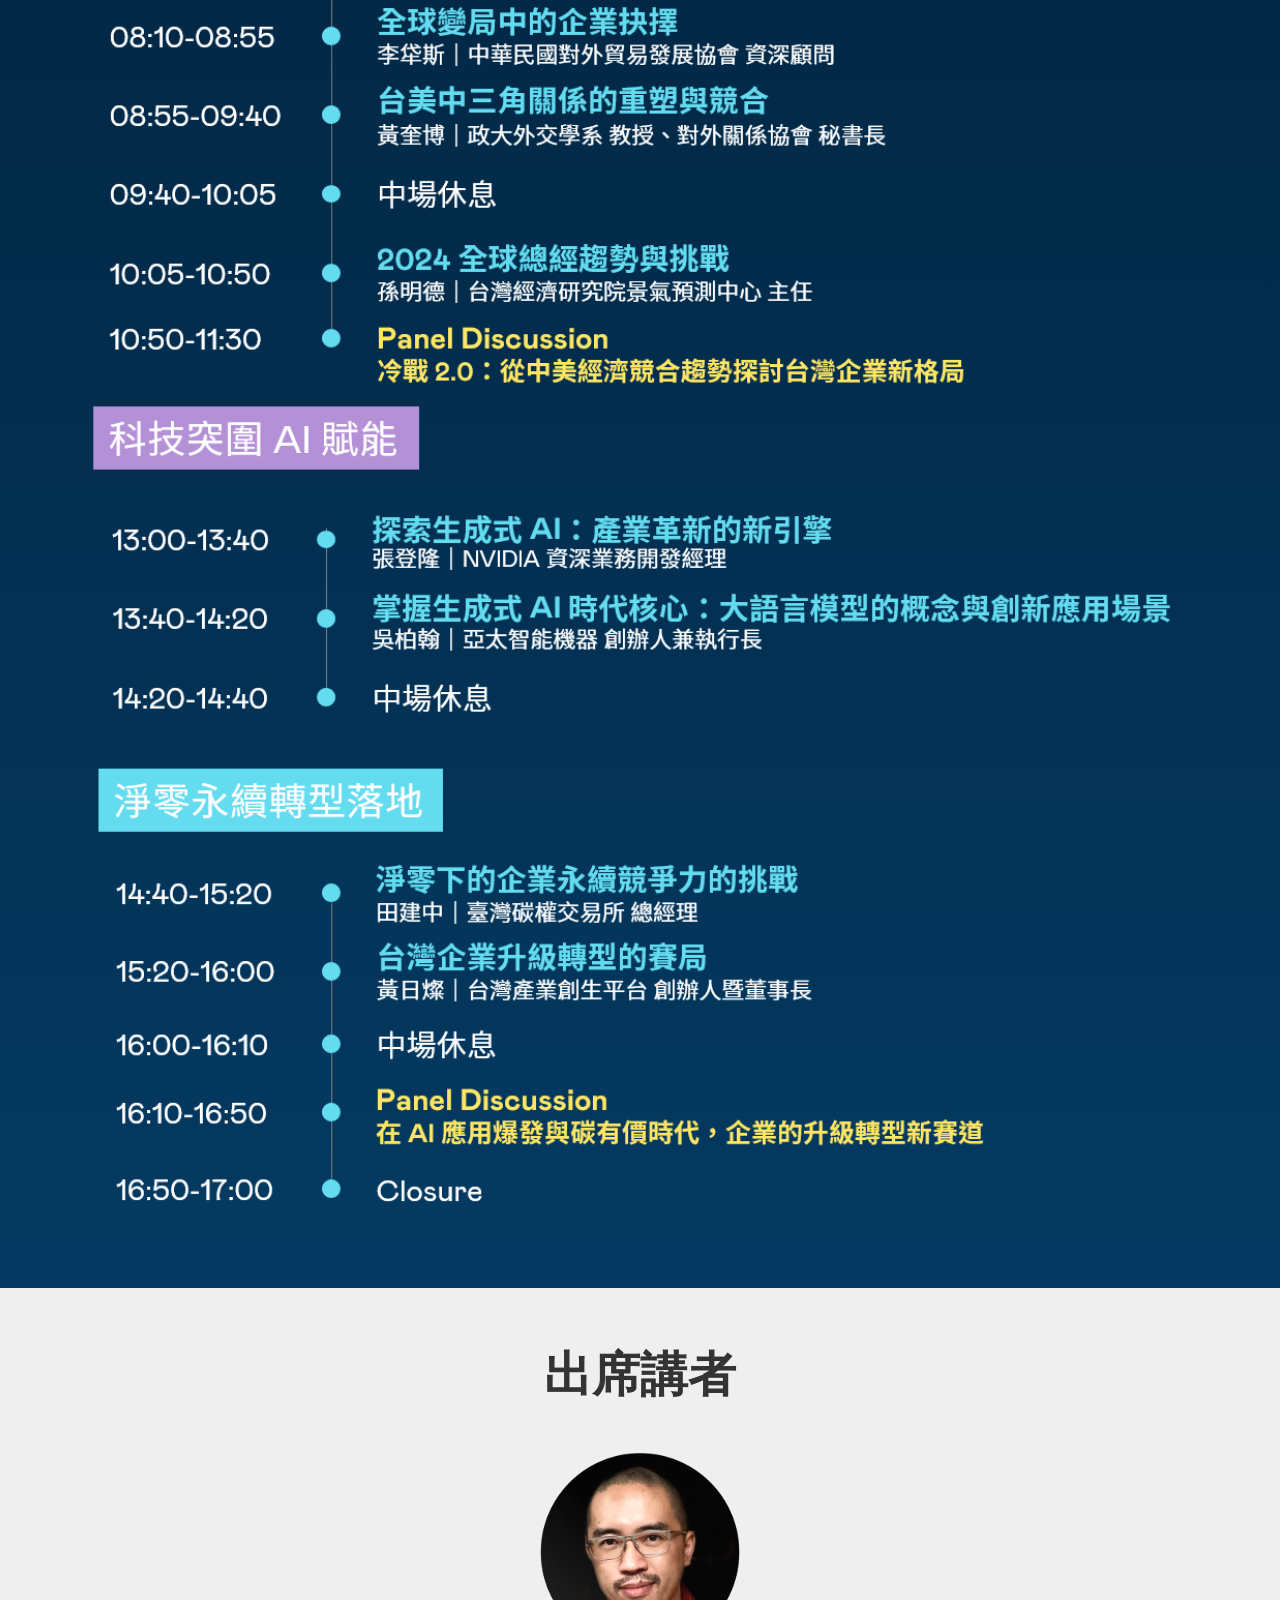
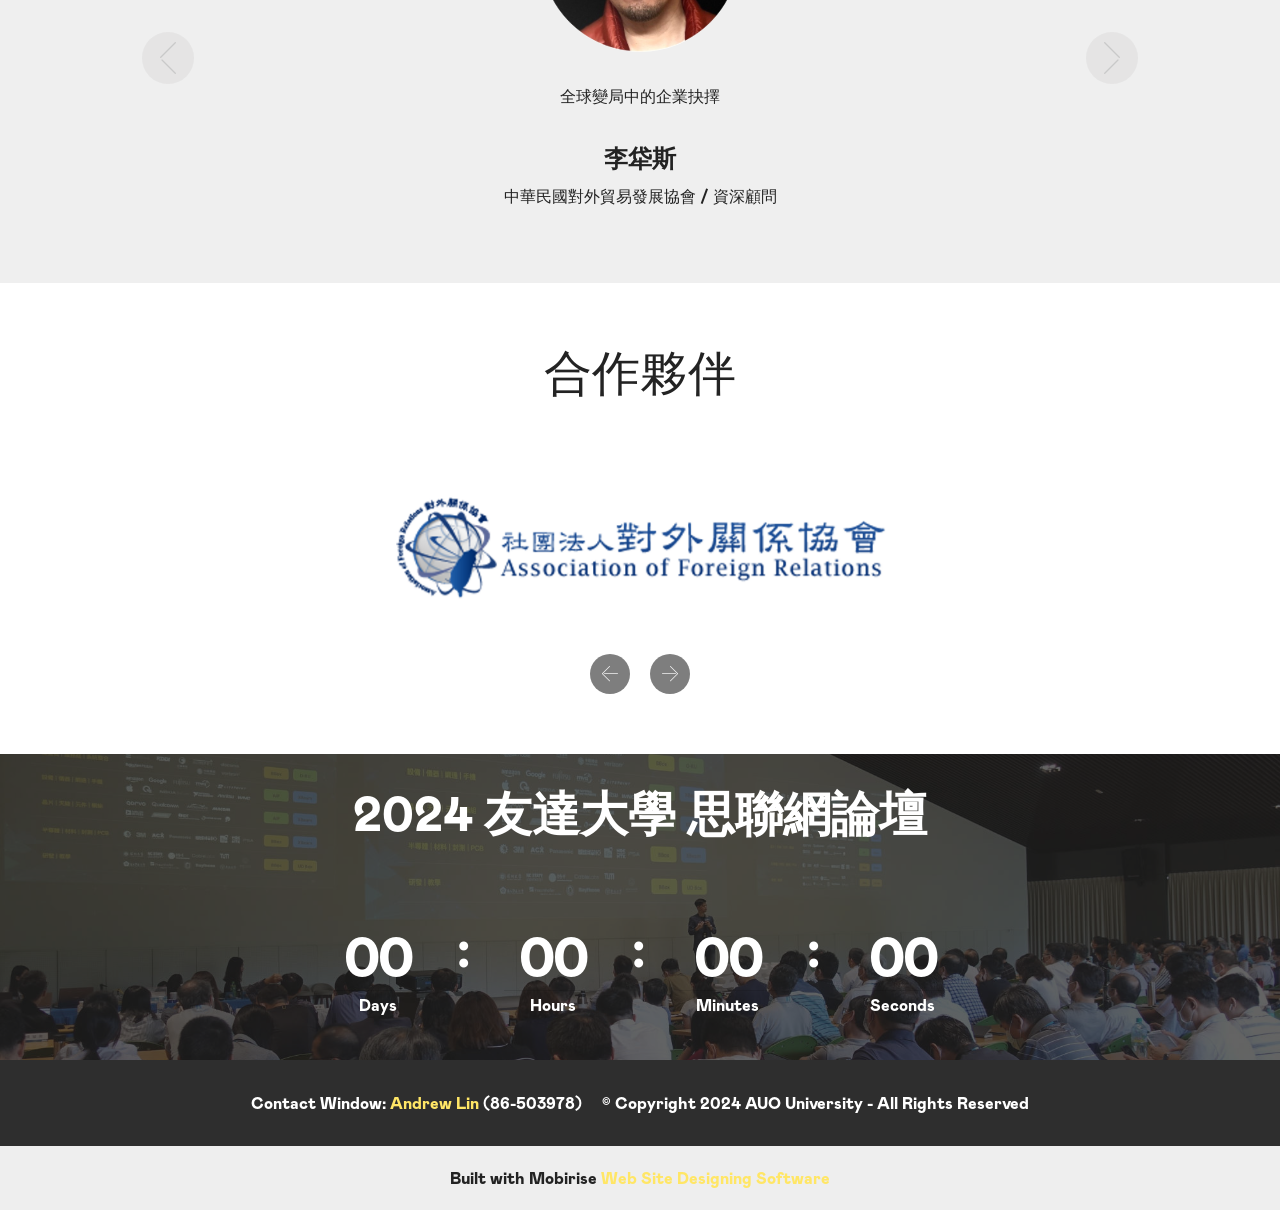
==== commit 79a049bb: "Update index.html" ====
--- a/index.html
+++ b/index.html
@@ -121,7 +121,7 @@
 
     <figure class="mbr-figure container">
             <div class="image-block" style="width: 100%;">
-                <img src="assets/images/-1115x1140.png" width="1400" alt="Mobirise">
+                <img src="assets/images/-1115x1141.png" width="1400" alt="Mobirise">
                 
             </div>
     </figure>
